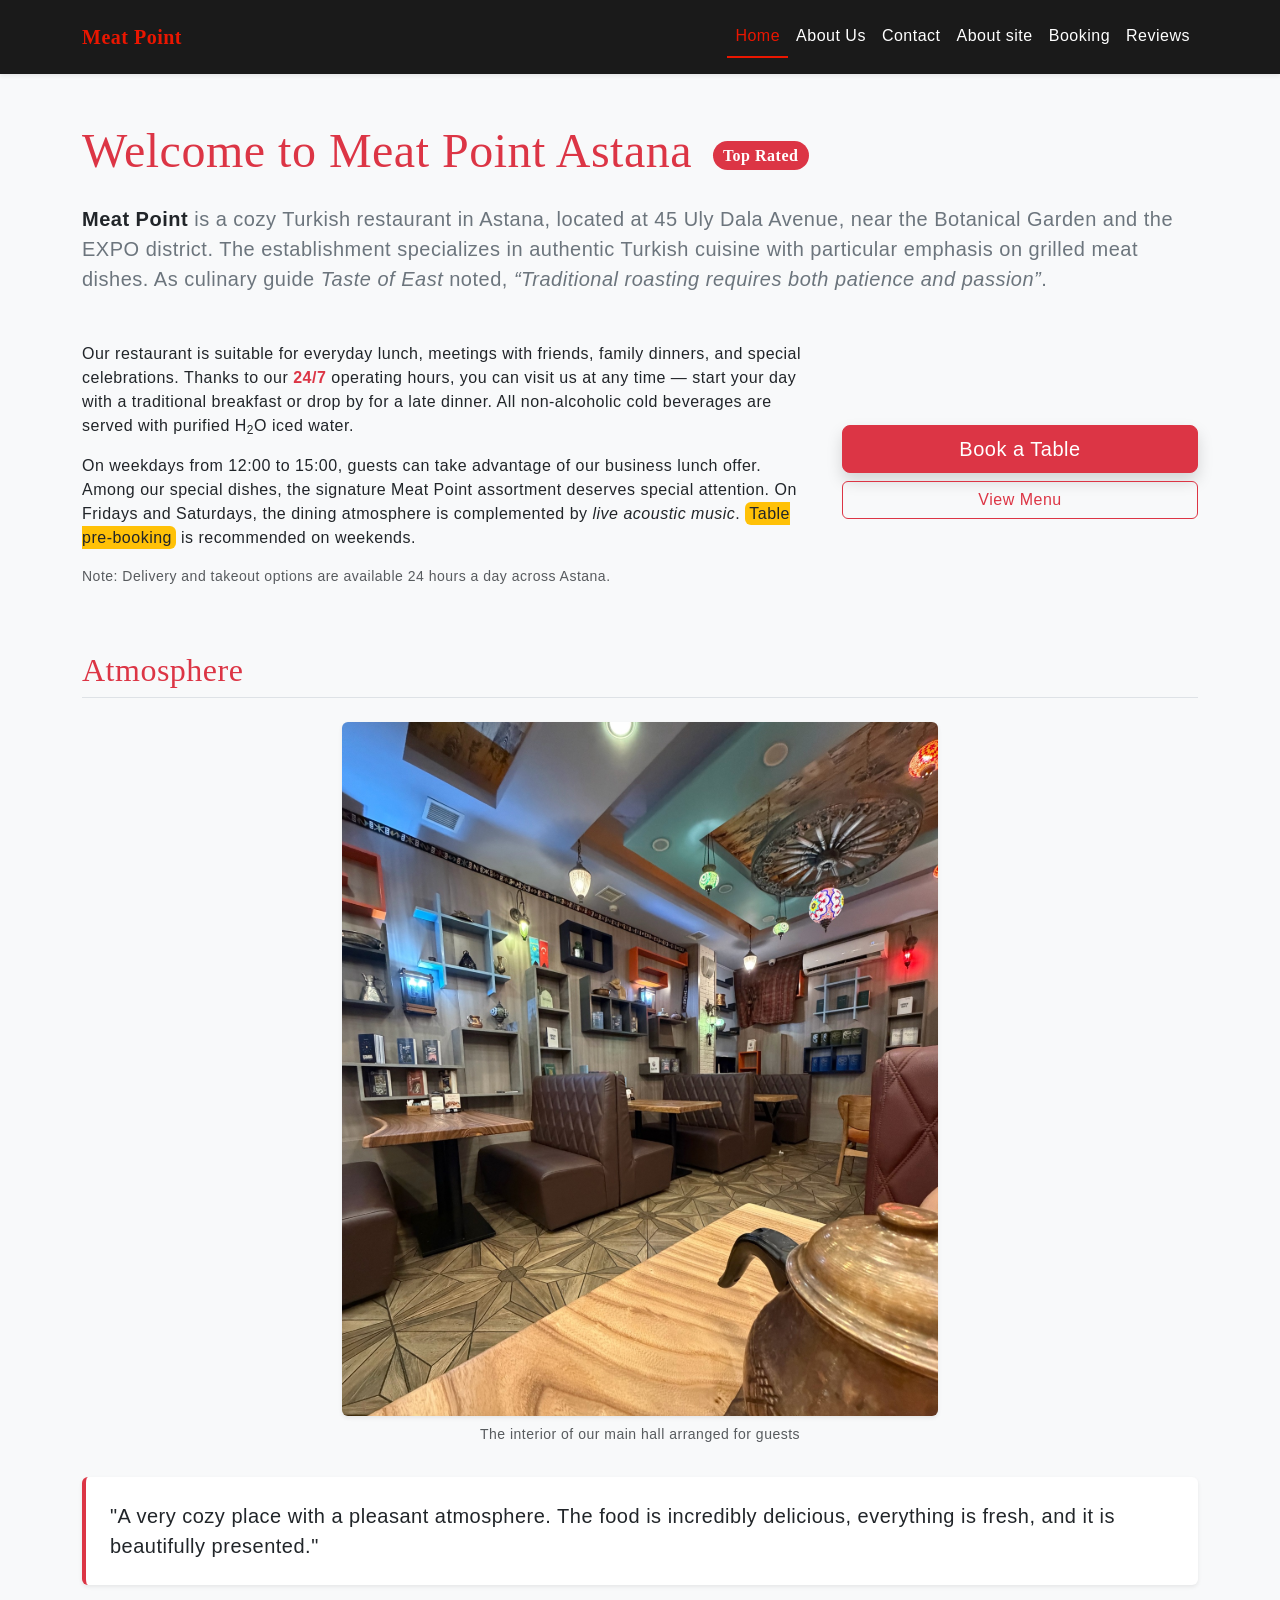
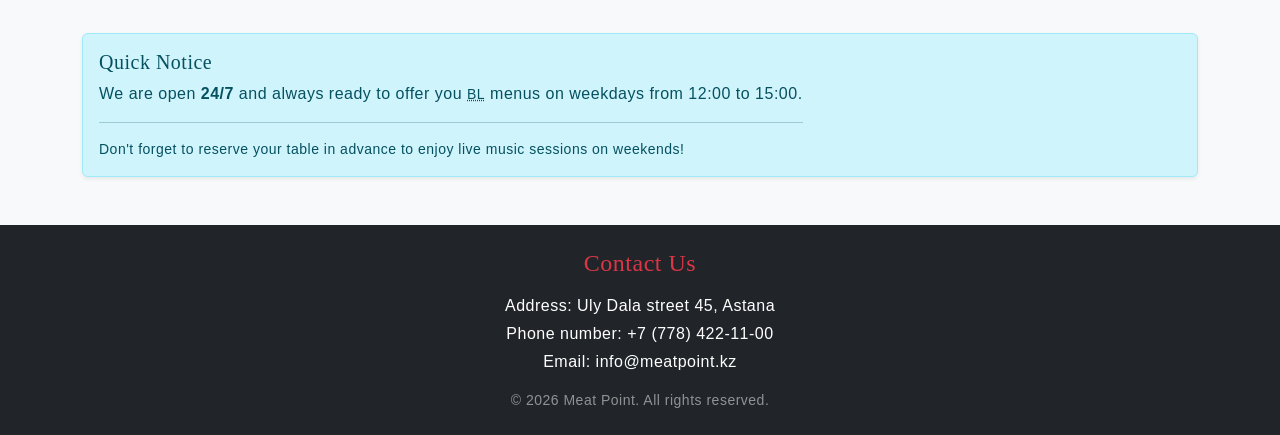
==== index.html @ d6ce6935 "chore(midterm): finalize unified Midterm HTML and CSS baseline across all 8 pages" ====
<!DOCTYPE html>
<html lang="en">
<head>
  <meta charset="UTF-8">
  <meta name="viewport" content="width=device-width, initial-scale=1.0">
  <meta name="description" content="Meat Point - Authentic Halal Turkish cuisine and grilled meats in Astana EXPO district.">
  <meta name="author" content="Kamza Asset">
  <title>Main | Meat Point Restaurant</title>

  <!-- Bootstrap v5.3.3 -->
  <link href="https://cdn.jsdelivr.net/npm/bootstrap@5.3.3/dist/css/bootstrap.min.css" rel="stylesheet">

  <link rel="stylesheet" href="css/base.css">
  <link rel="stylesheet" href="css/kamza.css">

  <style>
    /*  Navbar Toggler  */
    .custom-navbar { background-color: #1a1a1a !important; }
    .custom-navbar .navbar-brand { color: var(--accent, #dc3545) !important; }

    #nav-toggle { display: none; }
    .nav-toggle-label {
      display: none;
      cursor: pointer;
      border: 1px solid rgba(255, 255, 255, 0.2);
      padding: 0.25rem 0.75rem;
      border-radius: 0.375rem;
    }
    .nav-toggle-label span {
      display: block;
      width: 1.5em;
      height: 1.5em;
      background: transparent url("data:image/svg+xml,%3csvg xmlns='http://www.w3.org/2000/svg' viewBox='0 0 30 30'%3e%3cpath stroke='rgba%28255, 255, 255, 0.55%29' stroke-linecap='round' stroke-miterlimit='10' stroke-width='2' d='M4 7h22M4 15h22M4 23h22'/%3e%3c/svg%3e") center/100% no-repeat;
    }

    @media (max-width: 991.98px) {
      .nav-toggle-label { display: block; }
      .css-collapse {
        display: none;
        width: 100%;
        background-color: #1a1a1a;
        border-radius: 8px;
        margin-top: 10px;
      }
      #nav-toggle:checked ~ .css-collapse { display: block; }

      .navbar-nav .nav-link {
        padding: 16px 20px !important;
        color: #ffffff !important;
        font-weight: 500;
        font-size: 1.1rem;
      }
      .navbar-nav .nav-link:hover { background-color: rgba(255, 255, 255, 0.05); }
      .navbar-nav .nav-link.active {
        background-color: #c81e2b !important;
        border-radius: 8px;
      }
    }

    @media (min-width: 992px) {
      .css-collapse {
        display: flex !important;
        flex-basis: auto;
        flex-grow: 1;
        align-items: center;
      }
      .navbar-nav { flex-direction: row; }
      .navbar-nav .nav-link {
        padding-right: 0.5rem;
        padding-left: 0.5rem;
        color: #ffffff !important;
      }
      .navbar-nav .nav-link.active {
        color: var(--accent, #dc3545) !important;
        border-bottom: 2px solid var(--accent, #dc3545) !important;
      }
    }
  </style>
</head>
<body class="bg-light">

<header class="site-header sticky-top shadow-sm">
  <nav class="navbar custom-navbar py-3">
    <div class="container d-flex flex-wrap align-items-center justify-content-between">
      <a class="navbar-brand fw-bold m-0" href="index.html">Meat Point</a>

      <!-- CSS-Only Checkbox Toggler -->
      <input type="checkbox" id="nav-toggle">
      <label for="nav-toggle" class="nav-toggle-label m-0">
        <span></span>
      </label>

      <div class="css-collapse">
        <ul class="navbar-nav ms-auto mb-2 mb-lg-0 nav-list d-flex justify-content-end w-100">
          <li class="nav-item"><a href="index.html" class="nav-link active" aria-current="page">Home</a></li>
          <li class="nav-item"><a href="about.html" class="nav-link">About Us</a></li>
          <li class="nav-item"><a href="contacts.html" class="nav-link">Contact</a></li>
          <li class="nav-item"><a href="colophon.html" class="nav-link">About site</a></li>
          <li class="nav-item"><a href="booking.html" class="nav-link">Booking</a></li>
          <li class="nav-item"><a href="feedback.html" class="nav-link">Reviews</a></li>
        </ul>
      </div>
    </div>
  </nav>
</header>

<main class="container my-5">
  <article class="hero-section mb-5" id="home-hero">
    <h2 class="display-5 text-center text-md-start text-danger mb-4">
      Welcome to Meat Point Astana
      <span class="badge bg-danger rounded-pill fs-6 align-middle d-none d-md-inline ms-2">Top Rated</span>
    </h2>
    <p class="lead text-secondary">
      <span class="fw-bold text-dark">Meat Point</span> is a cozy Turkish restaurant in Astana, located at 45 Uly Dala Avenue, near the Botanical Garden and the EXPO district. The establishment specializes in authentic Turkish cuisine with particular emphasis on grilled meat dishes. As culinary guide <cite>Taste of East</cite> noted, <q class="fst-italic">Traditional roasting requires both patience and passion</q>.
    </p>

    <div class="row align-items-center mt-4 g-4">
      <div class="col-12 col-lg-8">
        <p>Our restaurant is suitable for everyday lunch, meetings with friends, family dinners, and special celebrations. Thanks to our <strong class="text-danger">24/7</strong> operating hours, you can visit us at any time — start your day with a traditional breakfast or drop by for a late dinner. All non-alcoholic cold beverages are served with purified H<sub>2</sub>O iced water.</p>
        <p>On weekdays from 12:00 to 15:00, guests can take advantage of our business lunch offer. Among our special dishes, the signature Meat Point assortment deserves special attention. On Fridays and Saturdays, the dining atmosphere is complemented by <em>live acoustic music</em>. <mark class="bg-warning rounded px-1">Table pre-booking</mark> is recommended on weekends.</p>
        <p class="small text-muted">Note: Delivery and takeout options are available 24 hours a day across Astana.</p>
      </div>
      <div class="col-12 col-lg-4 text-center">
        <a href="booking.html" class="btn btn-danger btn-lg shadow w-100 mb-2">Book a Table</a>
        <a href="menu.html" class="btn btn-outline-danger w-100">View Menu</a>
      </div>
    </div>
  </article>

  <section id="atmosphere" class="mb-5">
    <h2 class="h2 text-danger border-bottom pb-2 mb-4">Atmosphere</h2>
    <figure class="figure text-center w-100">
      <img src="images/meatpointhall.png" alt="The cozy interior of the Meat Point restaurant features warm lighting and wooden tables." class="figure-img img-fluid rounded shadow-sm" loading="lazy">
      <figcaption class="figure-caption">The interior of our main hall arranged for guests</figcaption>
    </figure>
    <blockquote class="blockquote bg-white p-4 rounded border-start border-4 border-danger shadow-sm mt-3">
      <p class="mb-0 text-dark">"A very cozy place with a pleasant atmosphere. The food is incredibly delicious, everything is fresh, and it is beautifully presented."</p>
    </blockquote>
  </section>

  <aside class="notice-aside mt-5">
    <div class="alert alert-info shadow-sm d-flex align-items-center" role="alert">
      <div>
        <h4 class="alert-heading h5">Quick Notice</h4>
        <p class="mb-1">We are open <strong>24/7</strong> and always ready to offer you <abbr title="Business Lunch" class="initialism">BL</abbr> menus on weekdays from 12:00 to 15:00.</p>
        <hr>
        <p class="mb-0 small">Don't forget to reserve your table in advance to enjoy live music sessions on weekends!</p>
      </div>
    </div>
  </aside>
</main>

<footer class="container-fluid bg-dark text-white text-center py-4 mt-5">
  <div class="container">
    <h2 class="h4 text-danger mb-3">Contact Us</h2>
    <p class="mb-1">Address: Uly Dala street 45, Astana</p>
    <p class="mb-1">Phone number: <a href="tel:+77784221100" class="text-white text-decoration-none">+7 (778) 422-11-00</a></p>
    <p class="mb-3">Email: <a href="mailto:info@meatpoint.kz" class="text-white text-decoration-none">info@meatpoint.kz</a></p>
    <p class="small text-white-50 mb-0">&copy; 2026 Meat Point. All rights reserved.</p>
  </div>
</footer>
<script src="js/main.js" defer></script>
<script src="js/kamza.js" defer></script>
</body>
</html>
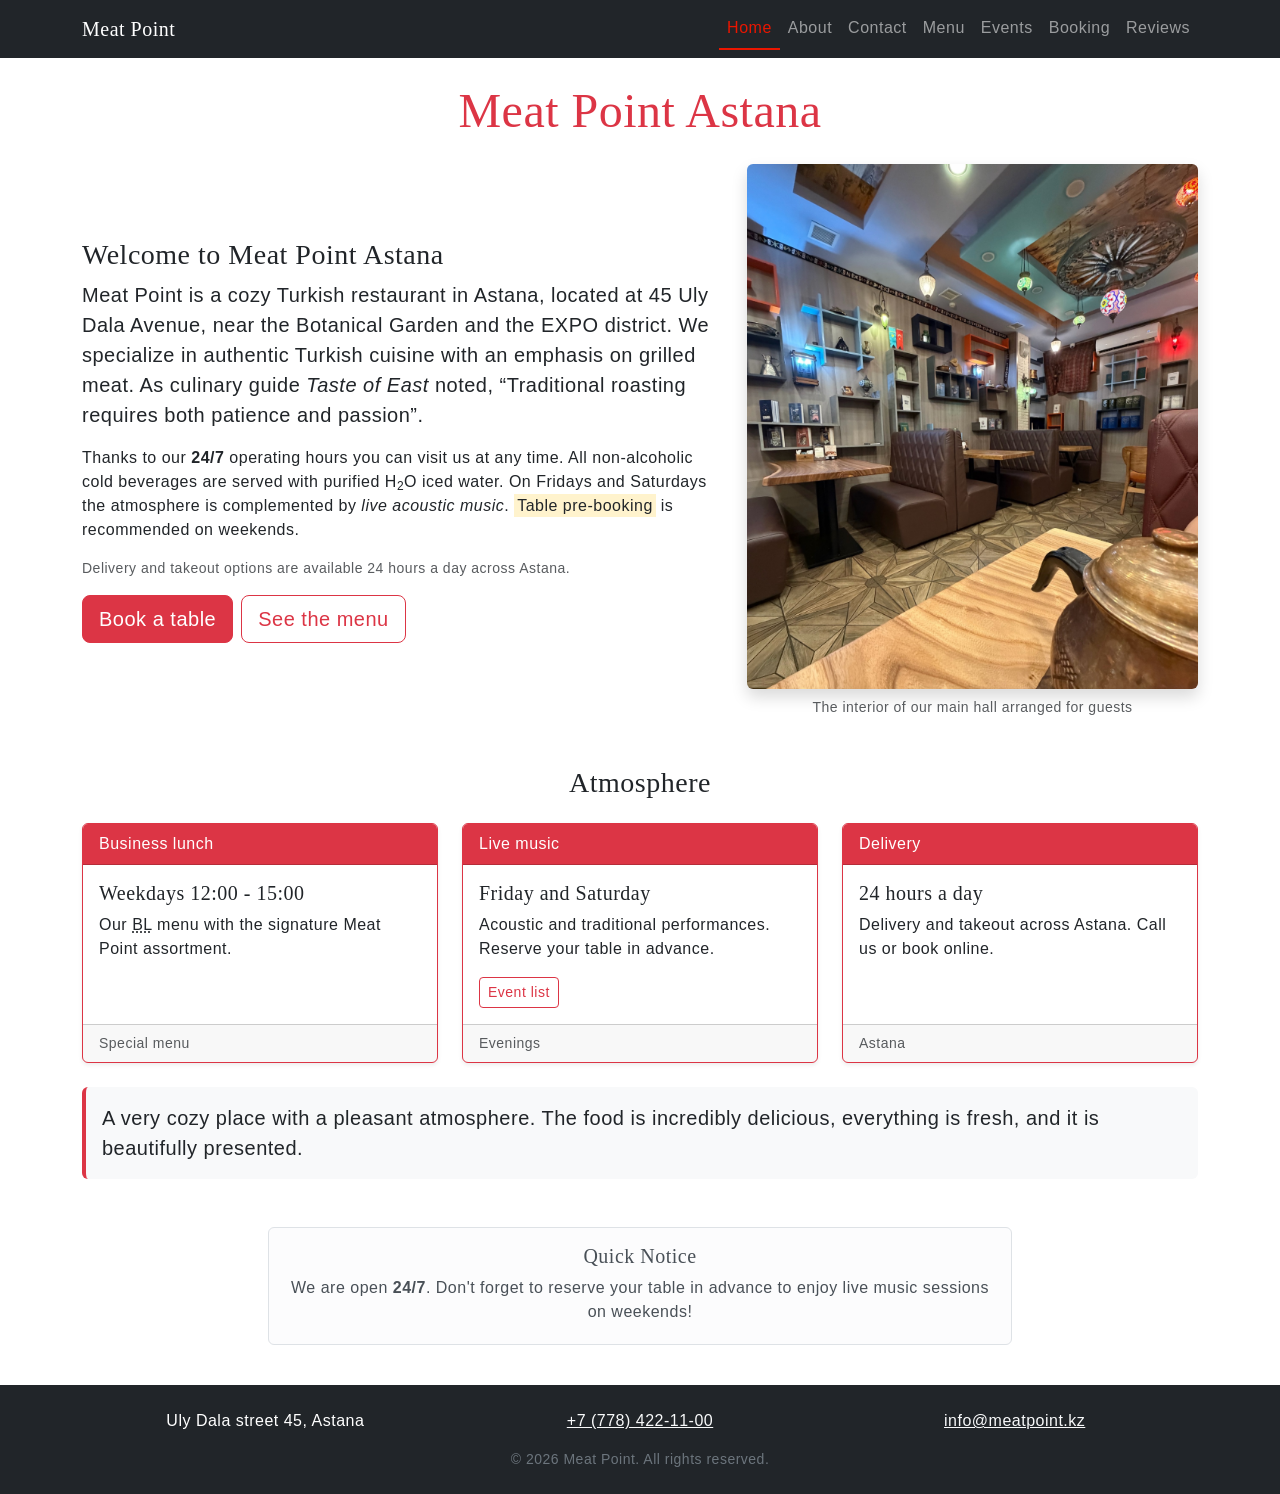
==== commit d436b8d6: "Add page-specific JavaScript features" ====
--- a/index.html
+++ b/index.html
@@ -1,165 +1,126 @@
 <!DOCTYPE html>
 <html lang="en">
 <head>
-  <meta charset="UTF-8">
-  <meta name="viewport" content="width=device-width, initial-scale=1.0">
-  <meta name="description" content="Meat Point - Authentic Halal Turkish cuisine and grilled meats in Astana EXPO district.">
-  <meta name="author" content="Kamza Asset">
-  <title>Main | Meat Point Restaurant</title>
+    <meta charset="UTF-8">
+    <meta name="viewport" content="width=device-width, initial-scale=1.0">
+    <meta name="description" content="Meat Point - Authentic Halal Turkish cuisine and grilled meats in Astana EXPO district.">
+    <meta name="author" content="Kamza Asset">
+    <title>Main | Meat Point</title>
+    <!-- Bootstrap v5.3.3 via CDN; our own files are linked after it -->
+    <link href="https://cdn.jsdelivr.net/npm/bootstrap@5.3.3/dist/css/bootstrap.min.css" rel="stylesheet">
+    <link rel="stylesheet" href="css/base.css">
+    <link rel="stylesheet" href="css/kamza.css">
+</head>
+<body class="d-flex flex-column min-vh-100">
 
-  <!-- Bootstrap v5.3.3 -->
-  <link href="https://cdn.jsdelivr.net/npm/bootstrap@5.3.3/dist/css/bootstrap.min.css" rel="stylesheet">
-
-  <link rel="stylesheet" href="css/base.css">
-  <link rel="stylesheet" href="css/kamza.css">
-
-  <style>
-    /*  Navbar Toggler  */
-    .custom-navbar { background-color: #1a1a1a !important; }
-    .custom-navbar .navbar-brand { color: var(--accent, #dc3545) !important; }
-
-    #nav-toggle { display: none; }
-    .nav-toggle-label {
-      display: none;
-      cursor: pointer;
-      border: 1px solid rgba(255, 255, 255, 0.2);
-      padding: 0.25rem 0.75rem;
-      border-radius: 0.375rem;
-    }
-    .nav-toggle-label span {
-      display: block;
-      width: 1.5em;
-      height: 1.5em;
-      background: transparent url("data:image/svg+xml,%3csvg xmlns='http://www.w3.org/2000/svg' viewBox='0 0 30 30'%3e%3cpath stroke='rgba%28255, 255, 255, 0.55%29' stroke-linecap='round' stroke-miterlimit='10' stroke-width='2' d='M4 7h22M4 15h22M4 23h22'/%3e%3c/svg%3e") center/100% no-repeat;
-    }
-
-    @media (max-width: 991.98px) {
-      .nav-toggle-label { display: block; }
-      .css-collapse {
-        display: none;
-        width: 100%;
-        background-color: #1a1a1a;
-        border-radius: 8px;
-        margin-top: 10px;
-      }
-      #nav-toggle:checked ~ .css-collapse { display: block; }
-
-      .navbar-nav .nav-link {
-        padding: 16px 20px !important;
-        color: #ffffff !important;
-        font-weight: 500;
-        font-size: 1.1rem;
-      }
-      .navbar-nav .nav-link:hover { background-color: rgba(255, 255, 255, 0.05); }
-      .navbar-nav .nav-link.active {
-        background-color: #c81e2b !important;
-        border-radius: 8px;
-      }
-    }
-
-    @media (min-width: 992px) {
-      .css-collapse {
-        display: flex !important;
-        flex-basis: auto;
-        flex-grow: 1;
-        align-items: center;
-      }
-      .navbar-nav { flex-direction: row; }
-      .navbar-nav .nav-link {
-        padding-right: 0.5rem;
-        padding-left: 0.5rem;
-        color: #ffffff !important;
-      }
-      .navbar-nav .nav-link.active {
-        color: var(--accent, #dc3545) !important;
-        border-bottom: 2px solid var(--accent, #dc3545) !important;
-      }
-    }
-  </style>
-</head>
-<body class="bg-light">
-
-<header class="site-header sticky-top shadow-sm">
-  <nav class="navbar custom-navbar py-3">
-    <div class="container d-flex flex-wrap align-items-center justify-content-between">
-      <a class="navbar-brand fw-bold m-0" href="index.html">Meat Point</a>
-
-      <!-- CSS-Only Checkbox Toggler -->
-      <input type="checkbox" id="nav-toggle">
-      <label for="nav-toggle" class="nav-toggle-label m-0">
-        <span></span>
-      </label>
-
-      <div class="css-collapse">
-        <ul class="navbar-nav ms-auto mb-2 mb-lg-0 nav-list d-flex justify-content-end w-100">
-          <li class="nav-item"><a href="index.html" class="nav-link active" aria-current="page">Home</a></li>
-          <li class="nav-item"><a href="about.html" class="nav-link">About Us</a></li>
-          <li class="nav-item"><a href="contacts.html" class="nav-link">Contact</a></li>
-          <li class="nav-item"><a href="colophon.html" class="nav-link">About site</a></li>
-          <li class="nav-item"><a href="booking.html" class="nav-link">Booking</a></li>
-          <li class="nav-item"><a href="feedback.html" class="nav-link">Reviews</a></li>
-        </ul>
-      </div>
-    </div>
-  </nav>
+<header>
+    <!-- container: the navbar content stays in a centered fixed-width column on every page -->
+    <nav class="navbar navbar-expand-lg navbar-dark bg-dark">
+        <div class="container">
+            <a class="navbar-brand" href="index.html">Meat Point</a>
+            <button class="navbar-toggler" type="button" data-bs-toggle="collapse" data-bs-target="#mainNav" aria-controls="mainNav" aria-expanded="false" aria-label="Toggle navigation">
+                <span class="navbar-toggler-icon"></span>
+            </button>
+            <div class="collapse navbar-collapse" id="mainNav">
+                <ul class="navbar-nav ms-auto mb-2 mb-lg-0">
+                    <li class="nav-item"><a class="nav-link active" aria-current="page" href="index.html">Home</a></li>
+                    <li class="nav-item"><a class="nav-link" href="about.html">About</a></li>
+                    <li class="nav-item"><a class="nav-link" href="contacts.html">Contact</a></li>
+                    <li class="nav-item"><a class="nav-link" href="menu.html">Menu</a></li>
+                    <li class="nav-item"><a class="nav-link" href="events.html">Events</a></li>
+                    <li class="nav-item"><a class="nav-link" href="booking.html">Booking</a></li>
+                    <li class="nav-item"><a class="nav-link" href="feedback.html">Reviews</a></li>
+                </ul>
+            </div>
+        </div>
+    </nav>
 </header>
 
-<main class="container my-5">
-  <article class="hero-section mb-5" id="home-hero">
-    <h2 class="display-5 text-center text-md-start text-danger mb-4">
-      Welcome to Meat Point Astana
-      <span class="badge bg-danger rounded-pill fs-6 align-middle d-none d-md-inline ms-2">Top Rated</span>
-    </h2>
-    <p class="lead text-secondary">
-      <span class="fw-bold text-dark">Meat Point</span> is a cozy Turkish restaurant in Astana, located at 45 Uly Dala Avenue, near the Botanical Garden and the EXPO district. The establishment specializes in authentic Turkish cuisine with particular emphasis on grilled meat dishes. As culinary guide <cite>Taste of East</cite> noted, <q class="fst-italic">Traditional roasting requires both patience and passion</q>.
-    </p>
+<!-- container: text-centred page, readable line length, fixed max width -->
+<main class="container my-4 flex-grow-1">
+    <h1 class="display-5 text-danger text-center mb-4">Meat Point Astana</h1>
 
-    <div class="row align-items-center mt-4 g-4">
-      <div class="col-12 col-lg-8">
-        <p>Our restaurant is suitable for everyday lunch, meetings with friends, family dinners, and special celebrations. Thanks to our <strong class="text-danger">24/7</strong> operating hours, you can visit us at any time — start your day with a traditional breakfast or drop by for a late dinner. All non-alcoholic cold beverages are served with purified H<sub>2</sub>O iced water.</p>
-        <p>On weekdays from 12:00 to 15:00, guests can take advantage of our business lunch offer. Among our special dishes, the signature Meat Point assortment deserves special attention. On Fridays and Saturdays, the dining atmosphere is complemented by <em>live acoustic music</em>. <mark class="bg-warning rounded px-1">Table pre-booking</mark> is recommended on weekends.</p>
-        <p class="small text-muted">Note: Delivery and takeout options are available 24 hours a day across Astana.</p>
-      </div>
-      <div class="col-12 col-lg-4 text-center">
-        <a href="booking.html" class="btn btn-danger btn-lg shadow w-100 mb-2">Book a Table</a>
-        <a href="menu.html" class="btn btn-outline-danger w-100">View Menu</a>
-      </div>
-    </div>
-  </article>
+    <article id="home-hero" class="row g-4 align-items-center mb-5">
+        <div class="col-12 col-lg-7 text-center text-lg-start">
+            <h2 class="h3 section-title">Welcome to Meat Point Astana</h2>
+            <p class="lead">Meat Point is a cozy Turkish restaurant in Astana, located at 45 Uly Dala Avenue, near the Botanical Garden and the EXPO district. We specialize in authentic Turkish cuisine with an emphasis on grilled meat. As culinary guide <cite>Taste of East</cite> noted, <q>Traditional roasting requires both patience and passion</q>.</p>
+            <p>Thanks to our <strong>24/7</strong> operating hours you can visit us at any time. All non-alcoholic cold beverages are served with purified H<sub>2</sub>O iced water. On Fridays and Saturdays the atmosphere is complemented by <em>live acoustic music</em>. <mark>Table pre-booking</mark> is recommended on weekends.</p>
+            <p class="small text-muted">Delivery and takeout options are available 24 hours a day across Astana.</p>
+            <div class="d-flex flex-wrap justify-content-center justify-content-lg-start gap-2">
+                <a class="btn btn-danger btn-lg" href="booking.html">Book a table</a>
+                <a class="btn btn-outline-danger btn-lg" href="menu.html">See the menu</a>
+            </div>
+        </div>
+        <div class="col-12 col-lg-5">
+            <figure class="text-center mb-0">
+                <img src="images/meatpointhall.png" class="img-fluid rounded shadow" width="600" height="696" loading="lazy" alt="The cozy interior of the Meat Point restaurant features warm lighting and wooden tables.">
+                <figcaption class="figure-caption mt-2">The interior of our main hall arranged for guests</figcaption>
+            </figure>
+        </div>
+    </article>
 
-  <section id="atmosphere" class="mb-5">
-    <h2 class="h2 text-danger border-bottom pb-2 mb-4">Atmosphere</h2>
-    <figure class="figure text-center w-100">
-      <img src="images/meatpointhall.png" alt="The cozy interior of the Meat Point restaurant features warm lighting and wooden tables." class="figure-img img-fluid rounded shadow-sm" loading="lazy">
-      <figcaption class="figure-caption">The interior of our main hall arranged for guests</figcaption>
-    </figure>
-    <blockquote class="blockquote bg-white p-4 rounded border-start border-4 border-danger shadow-sm mt-3">
-      <p class="mb-0 text-dark">"A very cozy place with a pleasant atmosphere. The food is incredibly delicious, everything is fresh, and it is beautifully presented."</p>
-    </blockquote>
-  </section>
+    <section id="atmosphere" class="mb-5">
+        <h2 class="h3 section-title text-center mb-4">Atmosphere</h2>
+        <!-- Component: Card (https://getbootstrap.com/docs/5.3/components/card/)
+             Changes: removed card images, added header and footer text, replaced the
+             sample text with restaurant offers, added border-danger and shadow-sm utilities,
+             wrapped each card in col-12 col-md-6 col-lg-4 so three cards reflow by screen width. -->
+        <div class="row g-4">
+            <div class="col-12 col-md-6 col-lg-4">
+                <div class="card h-100 border-danger shadow-sm">
+                    <div class="card-header bg-danger text-white">Business lunch</div>
+                    <div class="card-body">
+                        <h3 class="card-title h5">Weekdays 12:00 - 15:00</h3>
+                        <p class="card-text">Our <abbr title="Business Lunch">BL</abbr> menu with the signature Meat Point assortment.</p>
+                    </div>
+                    <div class="card-footer text-muted small">Special menu</div>
+                </div>
+            </div>
+            <div class="col-12 col-md-6 col-lg-4">
+                <div class="card h-100 border-danger shadow-sm">
+                    <div class="card-header bg-danger text-white">Live music</div>
+                    <div class="card-body">
+                        <h3 class="card-title h5">Friday and Saturday</h3>
+                        <p class="card-text">Acoustic and traditional performances. Reserve your table in advance.</p>
+                        <a class="btn btn-outline-danger btn-sm" href="events.html">Event list</a>
+                    </div>
+                    <div class="card-footer text-muted small">Evenings</div>
+                </div>
+            </div>
+            <div class="col-12 col-md-6 col-lg-4">
+                <div class="card h-100 border-danger shadow-sm">
+                    <div class="card-header bg-danger text-white">Delivery</div>
+                    <div class="card-body">
+                        <h3 class="card-title h5">24 hours a day</h3>
+                        <p class="card-text">Delivery and takeout across Astana. <span class="d-none d-md-inline">Call us or book online.</span></p>
+                    </div>
+                    <div class="card-footer text-muted small">Astana</div>
+                </div>
+            </div>
+        </div>
+        <blockquote class="blockquote mt-4 p-3 bg-light border-start border-danger border-4 rounded">
+            <p class="mb-0">A very cozy place with a pleasant atmosphere. The food is incredibly delicious, everything is fresh, and it is beautifully presented.</p>
+        </blockquote>
+    </section>
 
-  <aside class="notice-aside mt-5">
-    <div class="alert alert-info shadow-sm d-flex align-items-center" role="alert">
-      <div>
-        <h4 class="alert-heading h5">Quick Notice</h4>
-        <p class="mb-1">We are open <strong>24/7</strong> and always ready to offer you <abbr title="Business Lunch" class="initialism">BL</abbr> menus on weekdays from 12:00 to 15:00.</p>
-        <hr>
-        <p class="mb-0 small">Don't forget to reserve your table in advance to enjoy live music sessions on weekends!</p>
-      </div>
-    </div>
-  </aside>
+    <aside class="alert alert-light border text-center mx-auto col-lg-8">
+        <h3 class="h5">Quick Notice</h3>
+        <p class="mb-1">We are open <strong>24/7</strong>. Don't forget to reserve your table in advance to enjoy live music sessions on weekends!</p>
+    </aside>
 </main>
 
-<footer class="container-fluid bg-dark text-white text-center py-4 mt-5">
-  <div class="container">
-    <h2 class="h4 text-danger mb-3">Contact Us</h2>
-    <p class="mb-1">Address: Uly Dala street 45, Astana</p>
-    <p class="mb-1">Phone number: <a href="tel:+77784221100" class="text-white text-decoration-none">+7 (778) 422-11-00</a></p>
-    <p class="mb-3">Email: <a href="mailto:info@meatpoint.kz" class="text-white text-decoration-none">info@meatpoint.kz</a></p>
-    <p class="small text-white-50 mb-0">&copy; 2026 Meat Point. All rights reserved.</p>
-  </div>
+<footer class="bg-dark text-white text-center py-4 mt-auto">
+    <div class="container">
+        <div class="row g-2 justify-content-center align-items-center">
+            <div class="col-12 col-md-4">Uly Dala street 45, Astana</div>
+            <div class="col-12 col-md-4"><a class="link-light" href="tel:+77784221100">+7 (778) 422-11-00</a></div>
+            <div class="col-12 col-md-4"><a class="link-light" href="mailto:info@meatpoint.kz">info@meatpoint.kz</a></div>
+        </div>
+        <p class="mb-0 mt-3 small text-secondary">&copy; 2026 Meat Point. All rights reserved.</p>
+    </div>
 </footer>
+
+<script src="https://cdn.jsdelivr.net/npm/bootstrap@5.3.3/dist/js/bootstrap.bundle.min.js" defer></script>
 <script src="js/main.js" defer></script>
-<script src="js/kamza.js" defer></script>
 </body>
-</html>+</html>
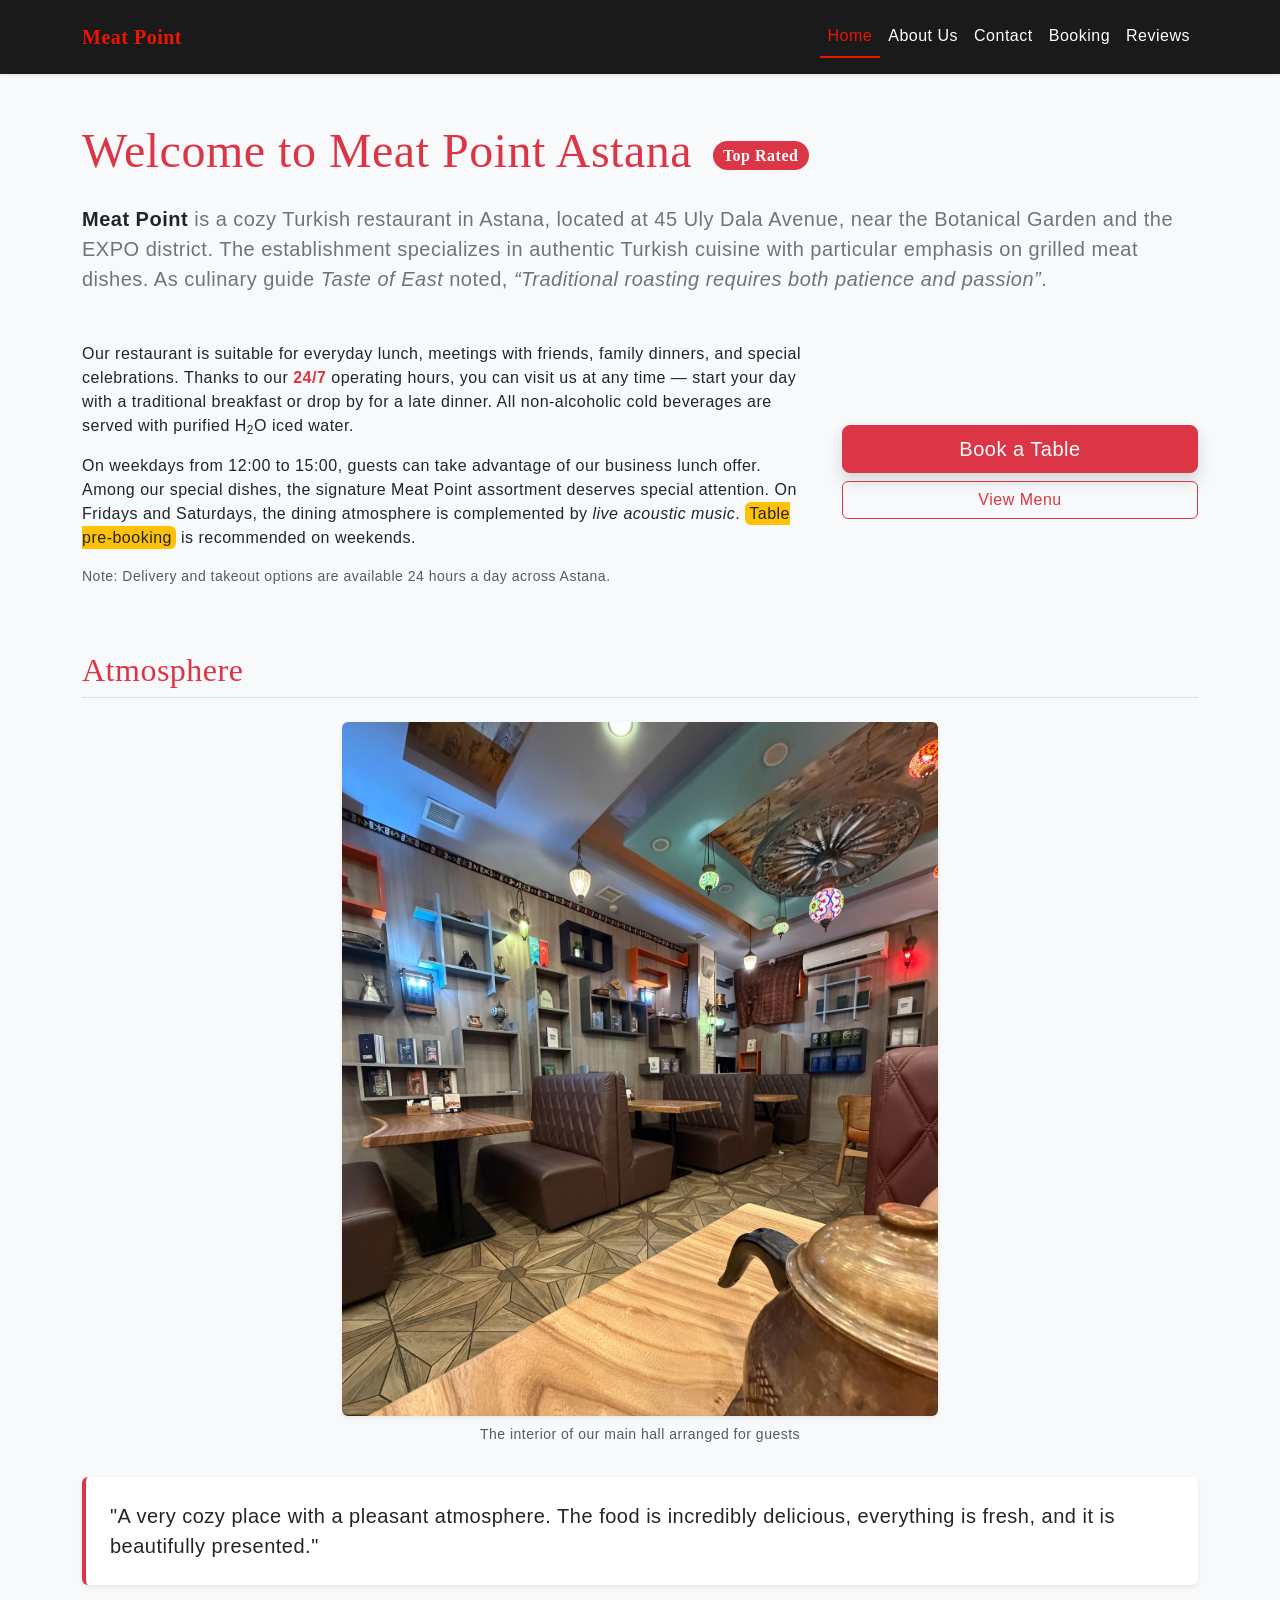
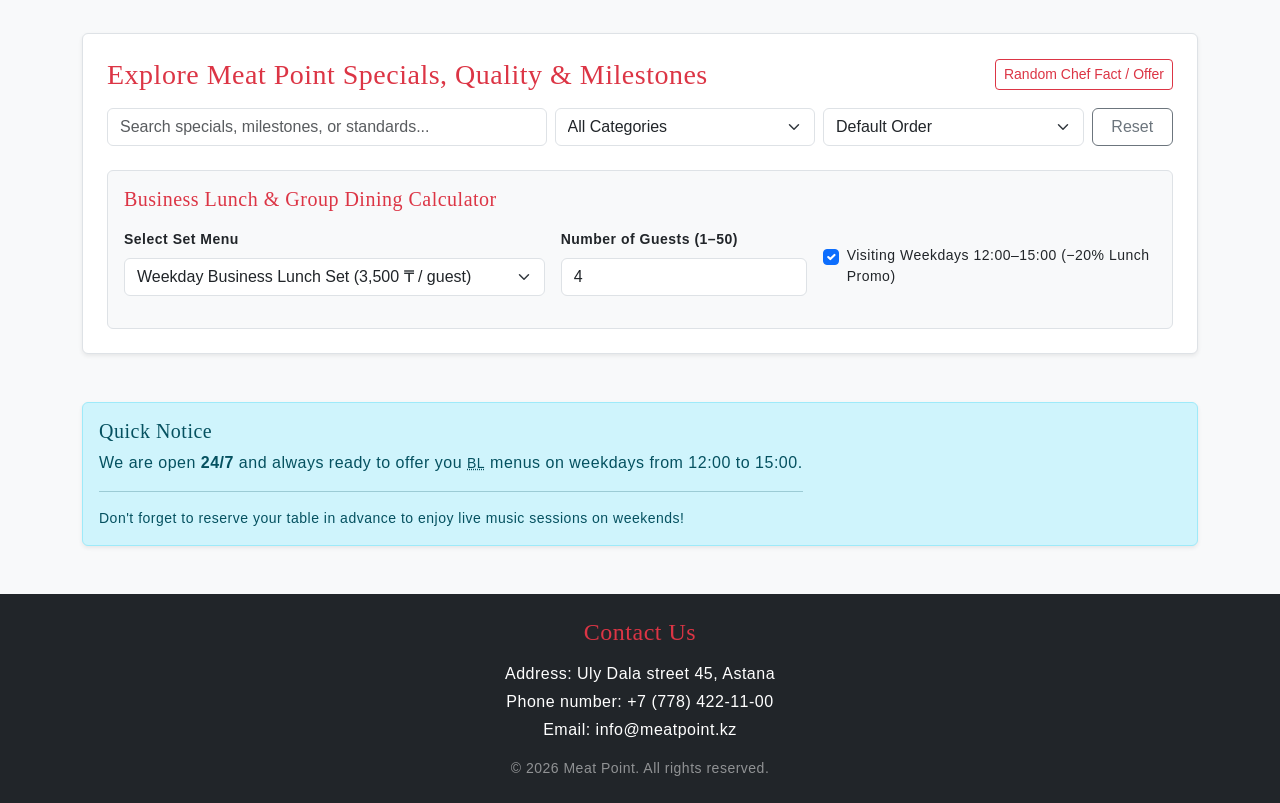
==== commit 801ac3fb: "feat(endterm): finalize all JavaScript & jQuery functionality, add title hover, and document project" ====
--- a/index.html
+++ b/index.html
@@ -1,126 +1,166 @@
 <!DOCTYPE html>
 <html lang="en">
 <head>
-    <meta charset="UTF-8">
-    <meta name="viewport" content="width=device-width, initial-scale=1.0">
-    <meta name="description" content="Meat Point - Authentic Halal Turkish cuisine and grilled meats in Astana EXPO district.">
-    <meta name="author" content="Kamza Asset">
-    <title>Main | Meat Point</title>
-    <!-- Bootstrap v5.3.3 via CDN; our own files are linked after it -->
-    <link href="https://cdn.jsdelivr.net/npm/bootstrap@5.3.3/dist/css/bootstrap.min.css" rel="stylesheet">
-    <link rel="stylesheet" href="css/base.css">
-    <link rel="stylesheet" href="css/kamza.css">
+  <meta charset="UTF-8">
+  <meta name="viewport" content="width=device-width, initial-scale=1.0">
+  <meta name="description" content="Meat Point - Authentic Halal Turkish cuisine and grilled meats in Astana EXPO district.">
+  <meta name="author" content="Kamza Asset">
+  <title>Main | Meat Point Restaurant</title>
+
+  <!-- Bootstrap v5.3.3 -->
+  <link href="https://cdn.jsdelivr.net/npm/bootstrap@5.3.3/dist/css/bootstrap.min.css" rel="stylesheet">
+
+  <link rel="stylesheet" href="css/base.css">
+  <link rel="stylesheet" href="css/kamza.css">
+
+  <style>
+    /*  Navbar Toggler  */
+    .custom-navbar { background-color: #1a1a1a !important; }
+    .custom-navbar .navbar-brand { color: var(--accent, #dc3545) !important; }
+
+    #nav-toggle { display: none; }
+    .nav-toggle-label {
+      display: none;
+      cursor: pointer;
+      border: 1px solid rgba(255, 255, 255, 0.2);
+      padding: 0.25rem 0.75rem;
+      border-radius: 0.375rem;
+    }
+    .nav-toggle-label span {
+      display: block;
+      width: 1.5em;
+      height: 1.5em;
+      background: transparent url("data:image/svg+xml,%3csvg xmlns='http://www.w3.org/2000/svg' viewBox='0 0 30 30'%3e%3cpath stroke='rgba%28255, 255, 255, 0.55%29' stroke-linecap='round' stroke-miterlimit='10' stroke-width='2' d='M4 7h22M4 15h22M4 23h22'/%3e%3c/svg%3e") center/100% no-repeat;
+    }
+
+    @media (max-width: 991.98px) {
+      .nav-toggle-label { display: block; }
+      .css-collapse {
+        display: none;
+        width: 100%;
+        background-color: #1a1a1a;
+        border-radius: 8px;
+        margin-top: 10px;
+      }
+      #nav-toggle:checked ~ .css-collapse { display: block; }
+
+      .navbar-nav .nav-link {
+        padding: 16px 20px !important;
+        color: #ffffff !important;
+        font-weight: 500;
+        font-size: 1.1rem;
+      }
+      .navbar-nav .nav-link:hover { background-color: rgba(255, 255, 255, 0.05); }
+      .navbar-nav .nav-link.active {
+        background-color: #c81e2b !important;
+        border-radius: 8px;
+      }
+    }
+
+    @media (min-width: 992px) {
+      .css-collapse {
+        display: flex !important;
+        flex-basis: auto;
+        flex-grow: 1;
+        align-items: center;
+      }
+      .navbar-nav { flex-direction: row; }
+      .navbar-nav .nav-link {
+        padding-right: 0.5rem;
+        padding-left: 0.5rem;
+        color: #ffffff !important;
+      }
+      .navbar-nav .nav-link.active {
+        color: var(--accent, #dc3545) !important;
+        border-bottom: 2px solid var(--accent, #dc3545) !important;
+      }
+    }
+  </style>
 </head>
-<body class="d-flex flex-column min-vh-100">
+<body class="bg-light">
 
-<header>
-    <!-- container: the navbar content stays in a centered fixed-width column on every page -->
-    <nav class="navbar navbar-expand-lg navbar-dark bg-dark">
-        <div class="container">
-            <a class="navbar-brand" href="index.html">Meat Point</a>
-            <button class="navbar-toggler" type="button" data-bs-toggle="collapse" data-bs-target="#mainNav" aria-controls="mainNav" aria-expanded="false" aria-label="Toggle navigation">
-                <span class="navbar-toggler-icon"></span>
-            </button>
-            <div class="collapse navbar-collapse" id="mainNav">
-                <ul class="navbar-nav ms-auto mb-2 mb-lg-0">
-                    <li class="nav-item"><a class="nav-link active" aria-current="page" href="index.html">Home</a></li>
-                    <li class="nav-item"><a class="nav-link" href="about.html">About</a></li>
-                    <li class="nav-item"><a class="nav-link" href="contacts.html">Contact</a></li>
-                    <li class="nav-item"><a class="nav-link" href="menu.html">Menu</a></li>
-                    <li class="nav-item"><a class="nav-link" href="events.html">Events</a></li>
-                    <li class="nav-item"><a class="nav-link" href="booking.html">Booking</a></li>
-                    <li class="nav-item"><a class="nav-link" href="feedback.html">Reviews</a></li>
-                </ul>
-            </div>
-        </div>
-    </nav>
+<header class="site-header sticky-top shadow-sm">
+  <nav class="navbar custom-navbar py-3">
+    <div class="container d-flex flex-wrap align-items-center justify-content-between">
+      <a class="navbar-brand fw-bold m-0" href="index.html">Meat Point</a>
+
+      <!-- CSS-Only Checkbox Toggler -->
+      <input type="checkbox" id="nav-toggle">
+      <label for="nav-toggle" class="nav-toggle-label m-0">
+        <span></span>
+      </label>
+
+      <div class="css-collapse">
+        <ul class="navbar-nav ms-auto mb-2 mb-lg-0 nav-list d-flex justify-content-end w-100">
+          <li class="nav-item"><a href="index.html" class="nav-link active" aria-current="page">Home</a></li>
+          <li class="nav-item"><a href="about.html" class="nav-link">About Us</a></li>
+          <li class="nav-item"><a href="contacts.html" class="nav-link">Contact</a></li>
+          <li class="nav-item"><a href="booking.html" class="nav-link">Booking</a></li>
+          <li class="nav-item"><a href="feedback.html" class="nav-link">Reviews</a></li>
+        </ul>
+      </div>
+    </div>
+  </nav>
 </header>
 
-<!-- container: text-centred page, readable line length, fixed max width -->
-<main class="container my-4 flex-grow-1">
-    <h1 class="display-5 text-danger text-center mb-4">Meat Point Astana</h1>
+<main class="container my-5">
+  <article class="hero-section mb-5" id="home-hero">
+    <h2 class="display-5 text-center text-md-start text-danger mb-4">
+      Welcome to Meat Point Astana
+      <span class="badge bg-danger rounded-pill fs-6 align-middle d-none d-md-inline ms-2">Top Rated</span>
+    </h2>
+    <p class="lead text-secondary">
+      <span class="fw-bold text-dark">Meat Point</span> is a cozy Turkish restaurant in Astana, located at 45 Uly Dala Avenue, near the Botanical Garden and the EXPO district. The establishment specializes in authentic Turkish cuisine with particular emphasis on grilled meat dishes. As culinary guide <cite>Taste of East</cite> noted, <q class="fst-italic">Traditional roasting requires both patience and passion</q>.
+    </p>
 
-    <article id="home-hero" class="row g-4 align-items-center mb-5">
-        <div class="col-12 col-lg-7 text-center text-lg-start">
-            <h2 class="h3 section-title">Welcome to Meat Point Astana</h2>
-            <p class="lead">Meat Point is a cozy Turkish restaurant in Astana, located at 45 Uly Dala Avenue, near the Botanical Garden and the EXPO district. We specialize in authentic Turkish cuisine with an emphasis on grilled meat. As culinary guide <cite>Taste of East</cite> noted, <q>Traditional roasting requires both patience and passion</q>.</p>
-            <p>Thanks to our <strong>24/7</strong> operating hours you can visit us at any time. All non-alcoholic cold beverages are served with purified H<sub>2</sub>O iced water. On Fridays and Saturdays the atmosphere is complemented by <em>live acoustic music</em>. <mark>Table pre-booking</mark> is recommended on weekends.</p>
-            <p class="small text-muted">Delivery and takeout options are available 24 hours a day across Astana.</p>
-            <div class="d-flex flex-wrap justify-content-center justify-content-lg-start gap-2">
-                <a class="btn btn-danger btn-lg" href="booking.html">Book a table</a>
-                <a class="btn btn-outline-danger btn-lg" href="menu.html">See the menu</a>
-            </div>
-        </div>
-        <div class="col-12 col-lg-5">
-            <figure class="text-center mb-0">
-                <img src="images/meatpointhall.png" class="img-fluid rounded shadow" width="600" height="696" loading="lazy" alt="The cozy interior of the Meat Point restaurant features warm lighting and wooden tables.">
-                <figcaption class="figure-caption mt-2">The interior of our main hall arranged for guests</figcaption>
-            </figure>
-        </div>
-    </article>
+    <div class="row align-items-center mt-4 g-4">
+      <div class="col-12 col-lg-8">
+        <p>Our restaurant is suitable for everyday lunch, meetings with friends, family dinners, and special celebrations. Thanks to our <strong class="text-danger">24/7</strong> operating hours, you can visit us at any time — start your day with a traditional breakfast or drop by for a late dinner. All non-alcoholic cold beverages are served with purified H<sub>2</sub>O iced water.</p>
+        <p>On weekdays from 12:00 to 15:00, guests can take advantage of our business lunch offer. Among our special dishes, the signature Meat Point assortment deserves special attention. On Fridays and Saturdays, the dining atmosphere is complemented by <em>live acoustic music</em>. <mark class="bg-warning rounded px-1">Table pre-booking</mark> is recommended on weekends.</p>
+        <p class="small text-muted">Note: Delivery and takeout options are available 24 hours a day across Astana.</p>
+      </div>
+      <div class="col-12 col-lg-4 text-center">
+        <a href="booking.html" class="btn btn-danger btn-lg shadow w-100 mb-2">Book a Table</a>
+        <a href="menu.html" class="btn btn-outline-danger w-100">View Menu</a>
+      </div>
+    </div>
+  </article>
 
-    <section id="atmosphere" class="mb-5">
-        <h2 class="h3 section-title text-center mb-4">Atmosphere</h2>
-        <!-- Component: Card (https://getbootstrap.com/docs/5.3/components/card/)
-             Changes: removed card images, added header and footer text, replaced the
-             sample text with restaurant offers, added border-danger and shadow-sm utilities,
-             wrapped each card in col-12 col-md-6 col-lg-4 so three cards reflow by screen width. -->
-        <div class="row g-4">
-            <div class="col-12 col-md-6 col-lg-4">
-                <div class="card h-100 border-danger shadow-sm">
-                    <div class="card-header bg-danger text-white">Business lunch</div>
-                    <div class="card-body">
-                        <h3 class="card-title h5">Weekdays 12:00 - 15:00</h3>
-                        <p class="card-text">Our <abbr title="Business Lunch">BL</abbr> menu with the signature Meat Point assortment.</p>
-                    </div>
-                    <div class="card-footer text-muted small">Special menu</div>
-                </div>
-            </div>
-            <div class="col-12 col-md-6 col-lg-4">
-                <div class="card h-100 border-danger shadow-sm">
-                    <div class="card-header bg-danger text-white">Live music</div>
-                    <div class="card-body">
-                        <h3 class="card-title h5">Friday and Saturday</h3>
-                        <p class="card-text">Acoustic and traditional performances. Reserve your table in advance.</p>
-                        <a class="btn btn-outline-danger btn-sm" href="events.html">Event list</a>
-                    </div>
-                    <div class="card-footer text-muted small">Evenings</div>
-                </div>
-            </div>
-            <div class="col-12 col-md-6 col-lg-4">
-                <div class="card h-100 border-danger shadow-sm">
-                    <div class="card-header bg-danger text-white">Delivery</div>
-                    <div class="card-body">
-                        <h3 class="card-title h5">24 hours a day</h3>
-                        <p class="card-text">Delivery and takeout across Astana. <span class="d-none d-md-inline">Call us or book online.</span></p>
-                    </div>
-                    <div class="card-footer text-muted small">Astana</div>
-                </div>
-            </div>
-        </div>
-        <blockquote class="blockquote mt-4 p-3 bg-light border-start border-danger border-4 rounded">
-            <p class="mb-0">A very cozy place with a pleasant atmosphere. The food is incredibly delicious, everything is fresh, and it is beautifully presented.</p>
-        </blockquote>
-    </section>
+  <section id="atmosphere" class="mb-5">
+    <h2 class="h2 text-danger border-bottom pb-2 mb-4">Atmosphere</h2>
+    <figure class="figure text-center w-100">
+      <img src="images/meatpointhall.png" alt="The cozy interior of the Meat Point restaurant features warm lighting and wooden tables." class="figure-img img-fluid rounded shadow-sm" loading="lazy">
+      <figcaption class="figure-caption">The interior of our main hall arranged for guests</figcaption>
+    </figure>
+    <blockquote class="blockquote bg-white p-4 rounded border-start border-4 border-danger shadow-sm mt-3">
+      <p class="mb-0 text-dark">"A very cozy place with a pleasant atmosphere. The food is incredibly delicious, everything is fresh, and it is beautifully presented."</p>
+    </blockquote>
+  </section>
 
-    <aside class="alert alert-light border text-center mx-auto col-lg-8">
-        <h3 class="h5">Quick Notice</h3>
-        <p class="mb-1">We are open <strong>24/7</strong>. Don't forget to reserve your table in advance to enjoy live music sessions on weekends!</p>
-    </aside>
+  <aside class="notice-aside mt-5">
+    <div class="alert alert-info shadow-sm d-flex align-items-center" role="alert">
+      <div>
+        <h4 class="alert-heading h5">Quick Notice</h4>
+        <p class="mb-1">We are open <strong>24/7</strong> and always ready to offer you <abbr title="Business Lunch" class="initialism">BL</abbr> menus on weekdays from 12:00 to 15:00.</p>
+        <hr>
+        <p class="mb-0 small">Don't forget to reserve your table in advance to enjoy live music sessions on weekends!</p>
+      </div>
+    </div>
+  </aside>
 </main>
 
-<footer class="bg-dark text-white text-center py-4 mt-auto">
-    <div class="container">
-        <div class="row g-2 justify-content-center align-items-center">
-            <div class="col-12 col-md-4">Uly Dala street 45, Astana</div>
-            <div class="col-12 col-md-4"><a class="link-light" href="tel:+77784221100">+7 (778) 422-11-00</a></div>
-            <div class="col-12 col-md-4"><a class="link-light" href="mailto:info@meatpoint.kz">info@meatpoint.kz</a></div>
-        </div>
-        <p class="mb-0 mt-3 small text-secondary">&copy; 2026 Meat Point. All rights reserved.</p>
-    </div>
+<footer class="container-fluid bg-dark text-white text-center py-4 mt-5">
+  <div class="container">
+    <h2 class="h4 text-danger mb-3">Contact Us</h2>
+    <p class="mb-1">Address: Uly Dala street 45, Astana</p>
+    <p class="mb-1">Phone number: <a href="tel:+77784221100" class="text-white text-decoration-none">+7 (778) 422-11-00</a></p>
+    <p class="mb-3">Email: <a href="mailto:info@meatpoint.kz" class="text-white text-decoration-none">info@meatpoint.kz</a></p>
+    <p class="small text-white-50 mb-0">&copy; 2026 Meat Point. All rights reserved.</p>
+  </div>
 </footer>
-
-<script src="https://cdn.jsdelivr.net/npm/bootstrap@5.3.3/dist/js/bootstrap.bundle.min.js" defer></script>
+<!-- jQuery 3.7.1 (CDN). Needed because js/kamza-jquery.js below calls $() — it must load first; defer keeps the order: jQuery, main.js, kamza-jquery.js -->
+<script src="https://code.jquery.com/jquery-3.7.1.min.js" defer></script>
 <script src="js/main.js" defer></script>
+<script src="js/kamza-jquery.js" defer></script>
 </body>
-</html>
+</html>
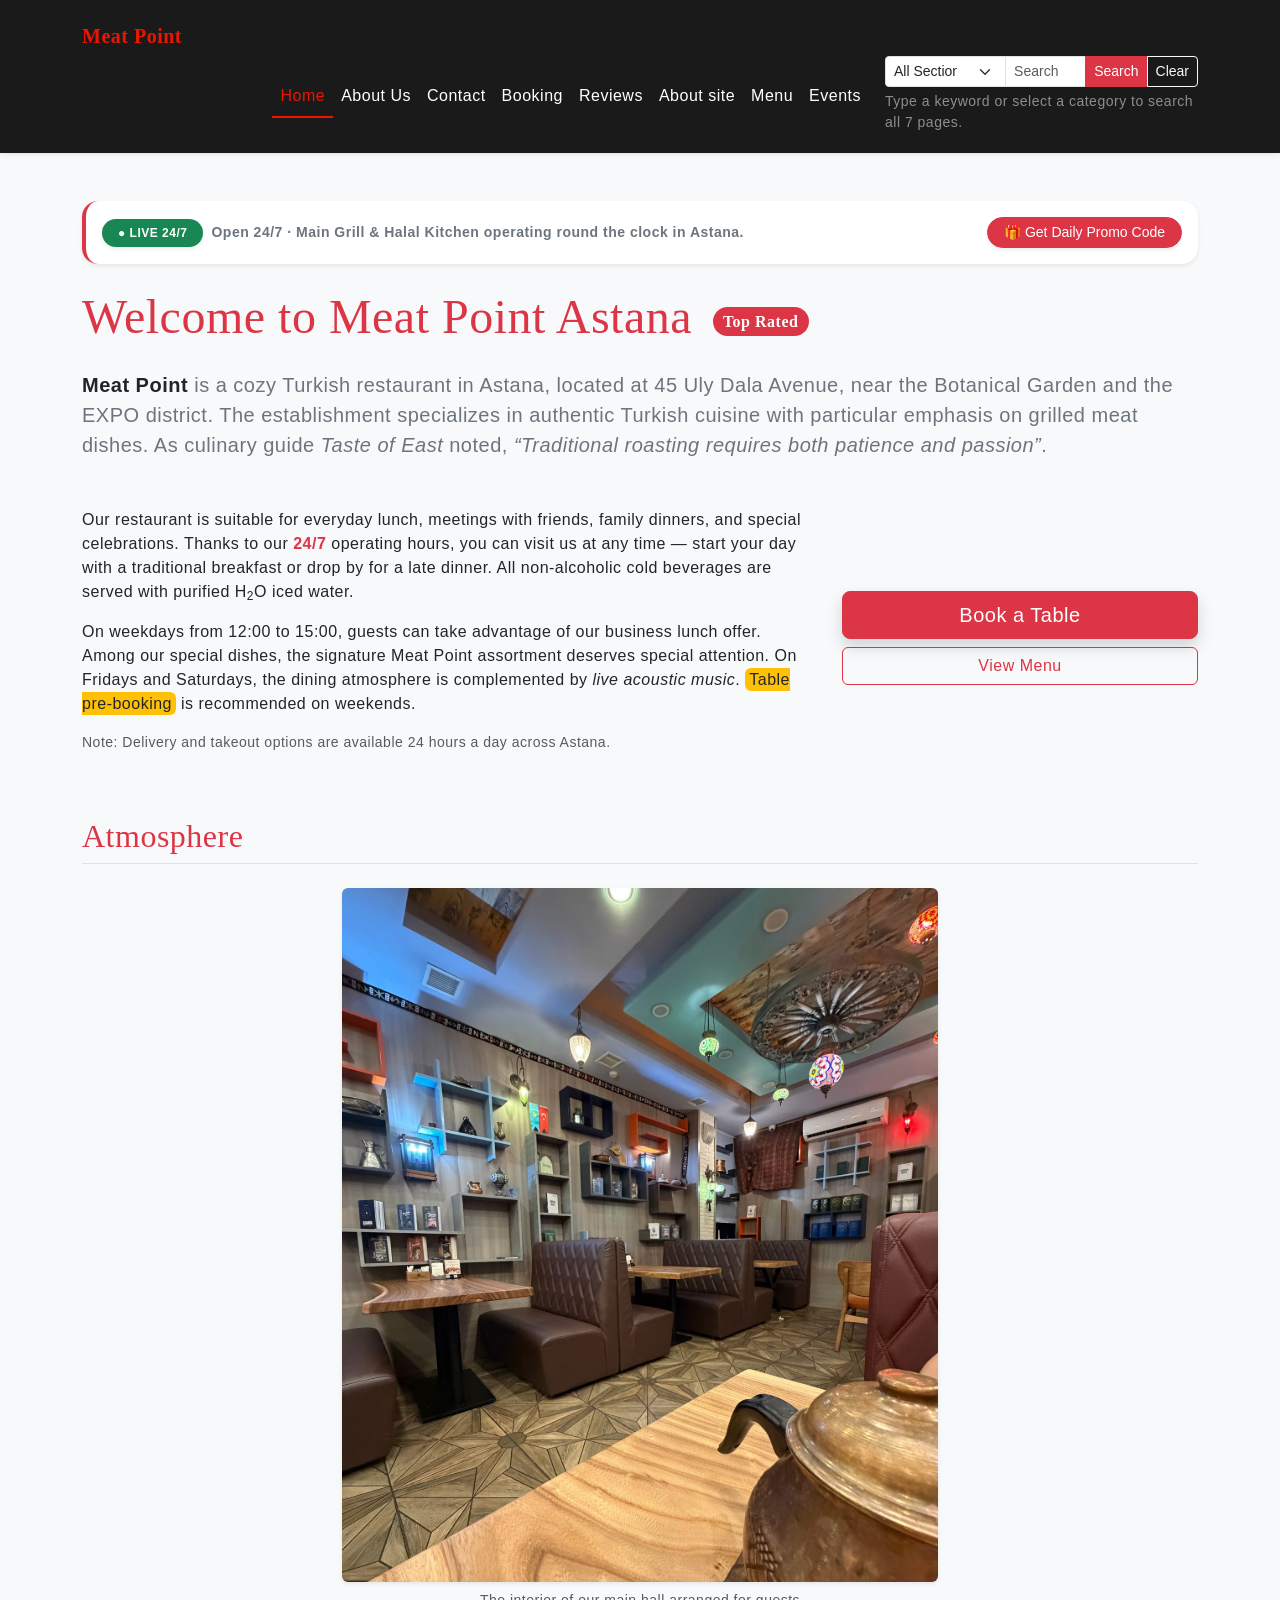
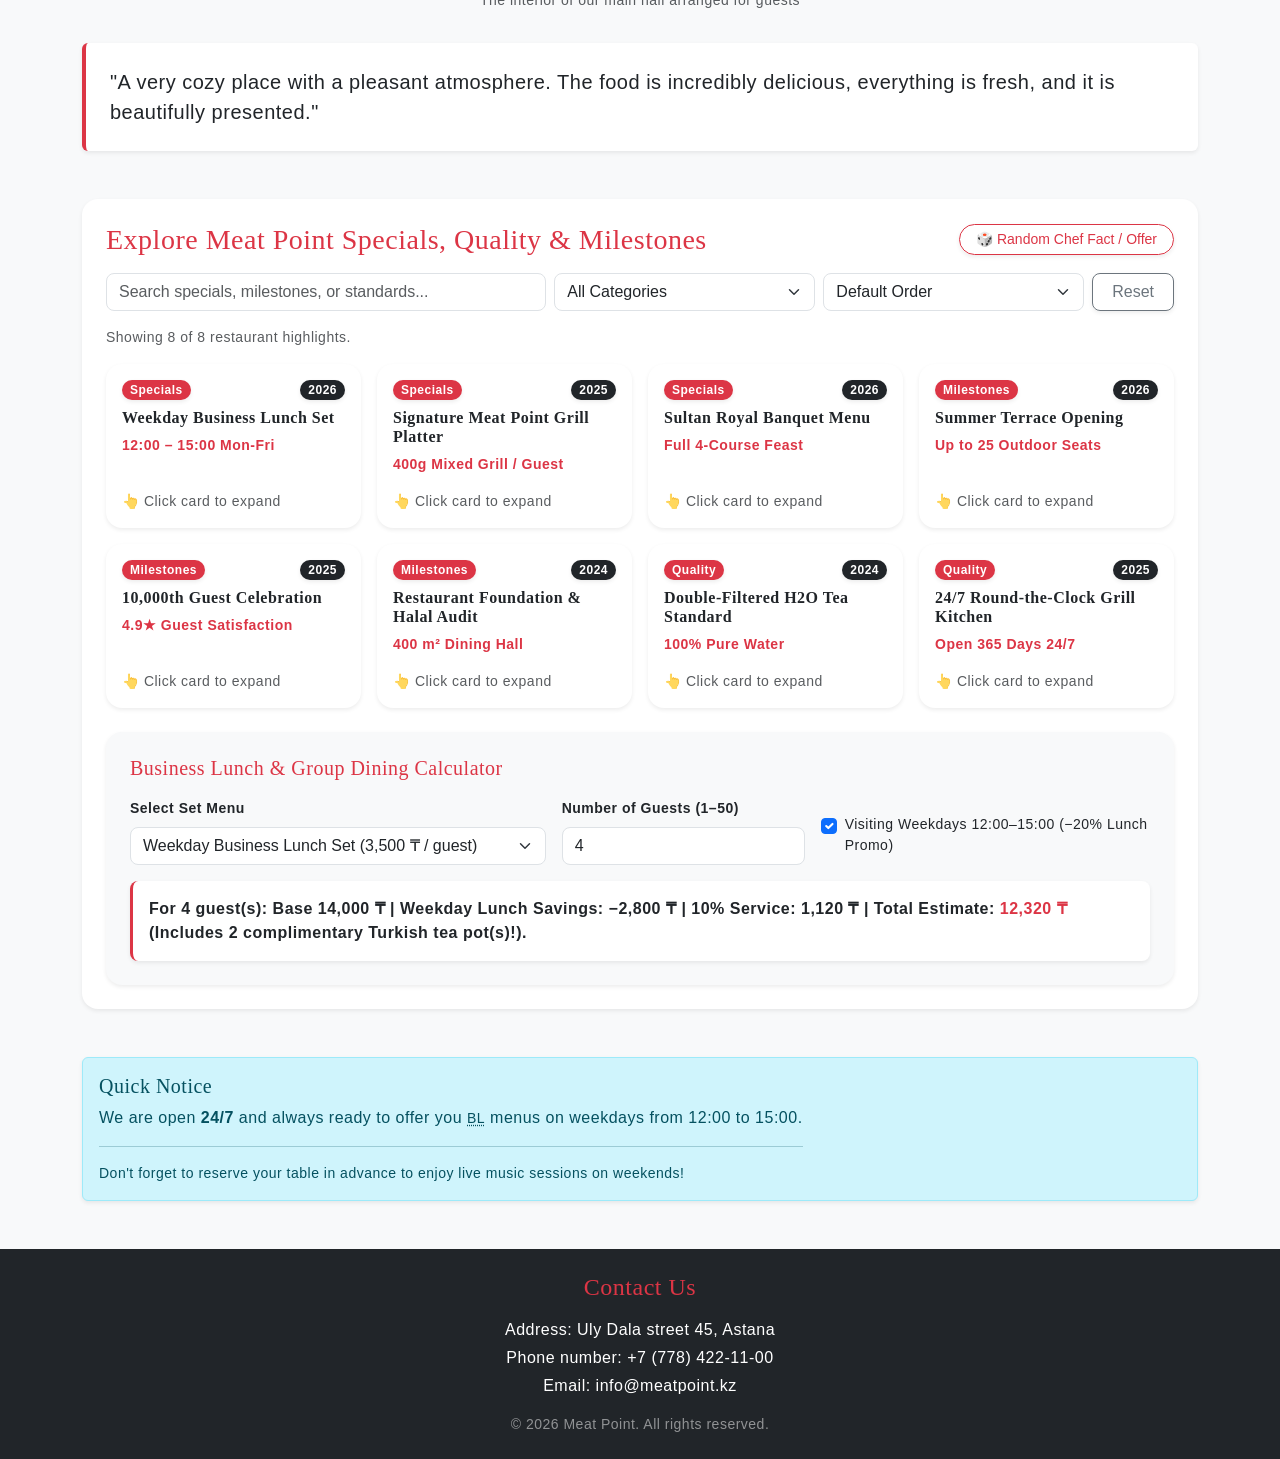
==== commit 696ed519: "refactor: remove all comments across all project files" ====
--- a/index.html
+++ b/index.html
@@ -7,14 +7,13 @@
   <meta name="author" content="Kamza Asset">
   <title>Main | Meat Point Restaurant</title>
 
-  <!-- Bootstrap v5.3.3 -->
   <link href="https://cdn.jsdelivr.net/npm/bootstrap@5.3.3/dist/css/bootstrap.min.css" rel="stylesheet">
 
   <link rel="stylesheet" href="css/base.css">
   <link rel="stylesheet" href="css/kamza.css">
 
   <style>
-    /*  Navbar Toggler  */
+
     .custom-navbar { background-color: #1a1a1a !important; }
     .custom-navbar .navbar-brand { color: var(--accent, #dc3545) !important; }
 
@@ -84,7 +83,6 @@
     <div class="container d-flex flex-wrap align-items-center justify-content-between">
       <a class="navbar-brand fw-bold m-0" href="index.html">Meat Point</a>
 
-      <!-- CSS-Only Checkbox Toggler -->
       <input type="checkbox" id="nav-toggle">
       <label for="nav-toggle" class="nav-toggle-label m-0">
         <span></span>
@@ -158,9 +156,9 @@
     <p class="small text-white-50 mb-0">&copy; 2026 Meat Point. All rights reserved.</p>
   </div>
 </footer>
-<!-- jQuery 3.7.1 (CDN). Needed because js/kamza-jquery.js below calls $() — it must load first; defer keeps the order: jQuery, main.js, kamza-jquery.js -->
+
 <script src="https://code.jquery.com/jquery-3.7.1.min.js" defer></script>
 <script src="js/main.js" defer></script>
 <script src="js/kamza-jquery.js" defer></script>
 </body>
-</html>+</html>
--- a/css/base.css
+++ b/css/base.css
@@ -0,0 +1,23 @@
+:root {
+  --text-primary: #2c3e50;
+  --accent: rgb(234, 22, 0);
+  --bg-light: rgba(236, 240, 241, 0.8);
+  --link-color: darkcyan;
+  --bg-white: #ffffff;
+  --font-main: 'Segoe UI', Tahoma, Geneva, Verdana, sans-serif;
+  --font-heading: 'Georgia', 'Times New Roman', Times, serif;
+}
+
+body {
+  font-family: var(--font-main);
+  letter-spacing: 0.5px;
+}
+
+h1, h2, h3, h4, h5, h6,
+.navbar-brand, .display-5, .display-6 {
+  font-family: var(--font-heading);
+}
+
+h1.text-danger, h2.text-danger, h3.text-danger, h4.text-danger, .navbar-brand.text-danger, .text-danger {
+  color: var(--accent);
+}
--- a/css/kamza.css
+++ b/css/kamza.css
@@ -0,0 +1,37 @@
+.highlight-text {
+  color: green;
+}
+
+p.highlight-text {
+  color: orange;
+}
+
+#history .highlight-text {
+  color: purple;
+}
+
+main section#history p.highlight-text {
+  color: magenta;
+}
+
+body main section#history p.highlight-text {
+  color: teal;
+}
+
+a[target="_blank"] {
+  text-decoration: underline dotted;
+}
+
+.navbar-nav .nav-link.active {
+  color: var(--accent);
+  border-bottom: 2px solid var(--accent);
+}
+
+.milestones-list li:first-child {
+  font-weight: bold;
+  color: var(--accent);
+}
+
+.redtext {
+  color: var(--accent);
+}
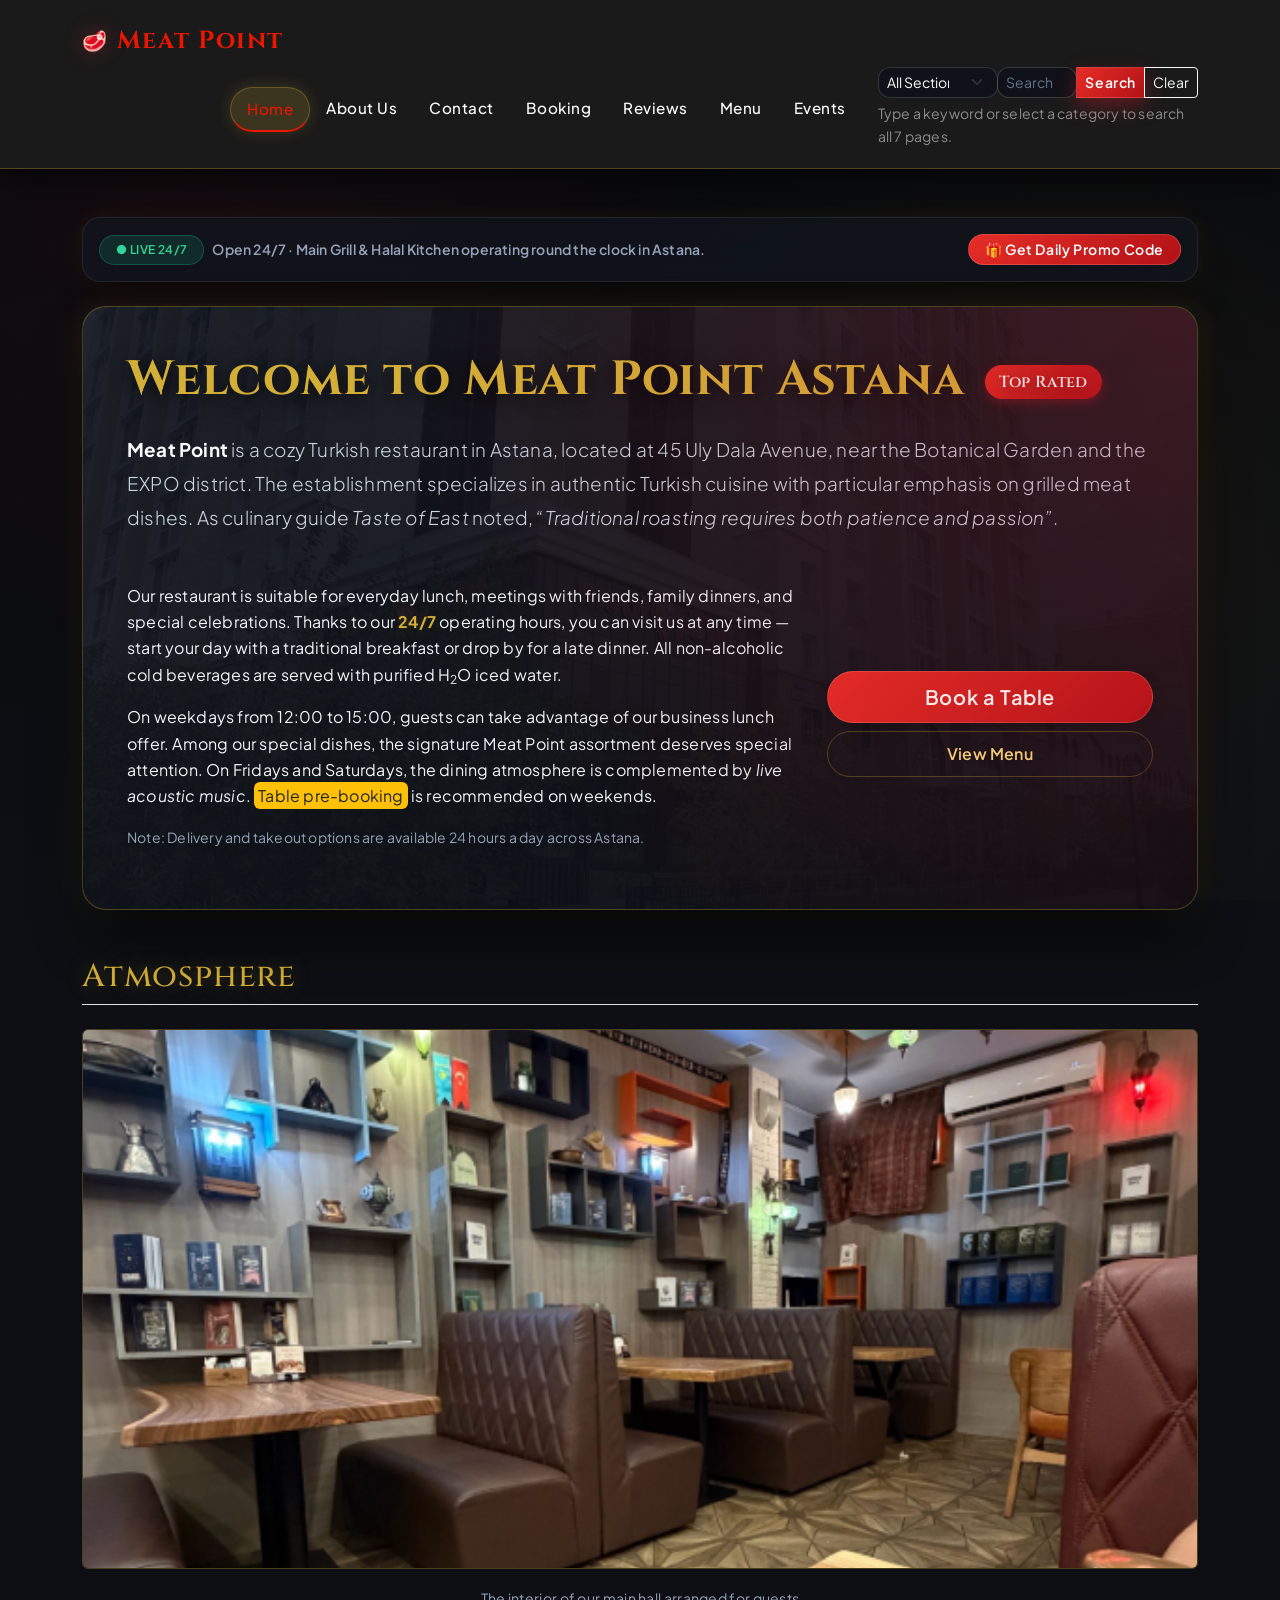
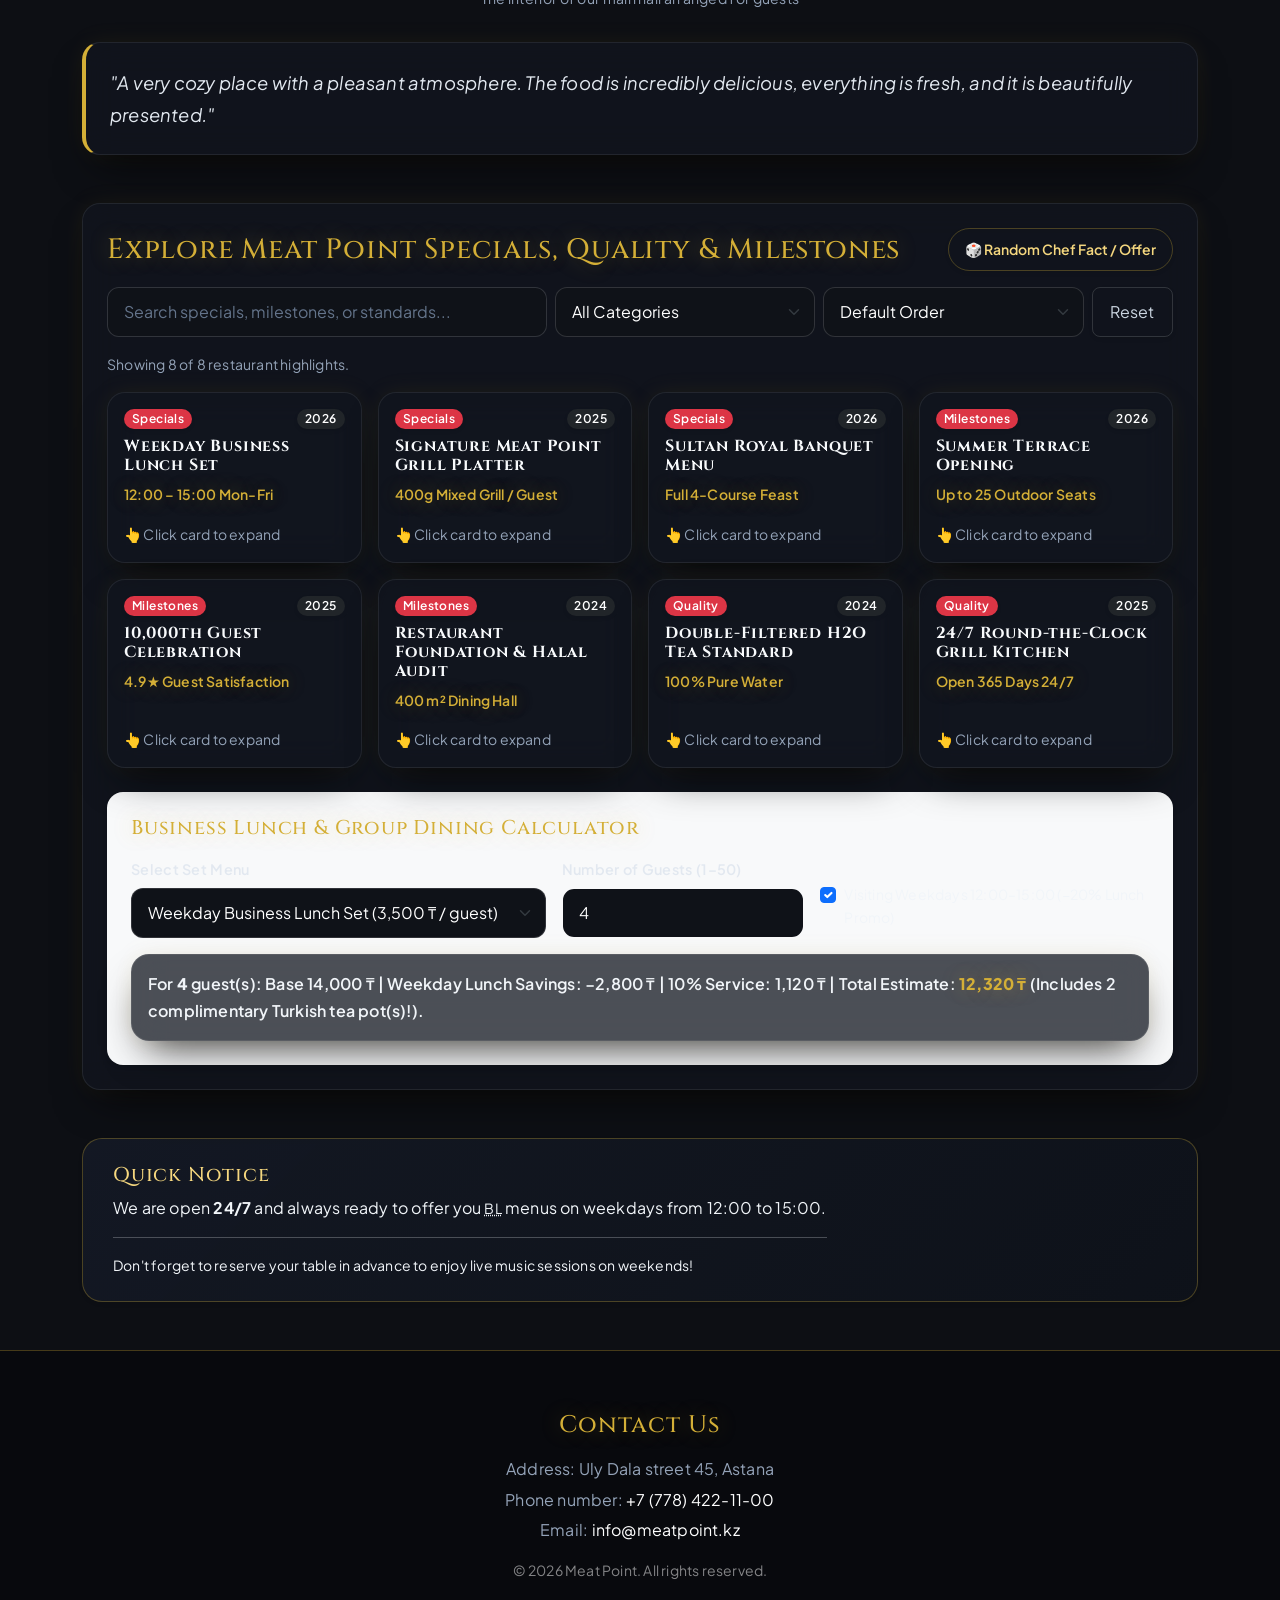
==== commit 552fb820: "feat(ui): implement dark luxury theme and remove about site references" ====
--- a/index.html
+++ b/index.html
@@ -11,6 +11,7 @@
 
   <link rel="stylesheet" href="css/base.css">
   <link rel="stylesheet" href="css/kamza.css">
+  <link rel="stylesheet" href="css/luxury-theme.css">
 
   <style>
 
--- a/css/luxury-theme.css
+++ b/css/luxury-theme.css
@@ -0,0 +1,484 @@
+@import url('https://fonts.googleapis.com/css2?family=Cinzel:wght@500;600;700;800&family=Plus+Jakarta+Sans:wght@300;400;500;600;700&display=swap');
+
+:root {
+  --bg-deep: #08090c;
+  --bg-body: #0d0f14;
+  --bg-surface: #131720;
+  --bg-surface-elevated: rgba(21, 26, 37, 0.85);
+  --bg-card: rgba(18, 22, 31, 0.75);
+  --bg-input: #0f1218;
+
+  --border-subtle: rgba(255, 255, 255, 0.08);
+  --border-light: rgba(255, 255, 255, 0.14);
+  --border-gold: rgba(212, 175, 55, 0.3);
+  --border-gold-bright: #d4af37;
+
+  --gold-primary: #d4af37;
+  --gold-light: #f5d77f;
+  --gold-glow: rgba(212, 175, 55, 0.35);
+  --gold-gradient: linear-gradient(135deg, #d4af37 0%, #aa820a 100%);
+
+  --crimson-primary: #c81e2b;
+  --crimson-light: #ff4d5a;
+  --crimson-glow: rgba(200, 30, 43, 0.4);
+  --crimson-gradient: linear-gradient(135deg, #e52d27 0%, #b31217 100%);
+
+  --text-white: #f8fafc;
+  --text-primary: #f1f5f9;
+  --text-secondary: #94a3b8;
+  --text-muted: #64748b;
+
+  --font-display: 'Cinzel', 'Playfair Display', Georgia, serif;
+  --font-sans: 'Plus Jakarta Sans', system-ui, -apple-system, sans-serif;
+
+  --shadow-luxury: 0 20px 40px -15px rgba(0, 0, 0, 0.8), 0 0 25px rgba(212, 175, 55, 0.08);
+  --shadow-hover: 0 25px 50px -12px rgba(0, 0, 0, 0.9), 0 0 35px rgba(212, 175, 55, 0.18);
+  --radius-luxury: 18px;
+}
+
+body, body.bg-light {
+  background-color: var(--bg-body) !important;
+  color: var(--text-primary) !important;
+  font-family: var(--font-sans) !important;
+  letter-spacing: 0.2px;
+  line-height: 1.65;
+  overflow-x: hidden;
+  background-image: 
+    radial-gradient(circle at 15% 20%, rgba(200, 30, 43, 0.06) 0%, transparent 40%),
+    radial-gradient(circle at 85% 60%, rgba(212, 175, 55, 0.05) 0%, transparent 45%),
+    linear-gradient(180deg, var(--bg-deep) 0%, var(--bg-body) 100%);
+  background-attachment: fixed;
+}
+
+h1, h2, h3, h4, h5, h6,
+.display-4, .display-5, .display-6,
+.navbar-brand {
+  font-family: var(--font-display) !important;
+  letter-spacing: 0.8px;
+  font-weight: 700;
+  color: var(--text-white);
+}
+
+.text-danger, h1.text-danger, h2.text-danger, h3.text-danger, h4.text-danger {
+  color: var(--gold-primary) !important;
+  text-shadow: 0 0 20px var(--gold-glow);
+}
+
+.text-secondary, .text-muted, p.text-secondary, p.text-muted {
+  color: var(--text-secondary) !important;
+}
+
+.text-dark {
+  color: var(--text-white) !important;
+}
+
+.custom-navbar {
+  background: rgba(12, 14, 19, 0.85) !important;
+  backdrop-filter: blur(20px) saturate(180%);
+  -webkit-backdrop-filter: blur(20px) saturate(180%);
+  border-bottom: 1px solid var(--border-gold) !important;
+  box-shadow: 0 10px 30px rgba(0, 0, 0, 0.6);
+  transition: all 0.3s ease;
+}
+
+.custom-navbar .navbar-brand {
+  color: var(--gold-primary) !important;
+  font-size: 1.55rem;
+  letter-spacing: 1.5px;
+  display: inline-flex;
+  align-items: center;
+  gap: 8px;
+}
+
+.custom-navbar .navbar-brand::before {
+  content: "🥩";
+  font-size: 1.25rem;
+  filter: drop-shadow(0 0 10px var(--crimson-glow));
+}
+
+.navbar-nav .nav-link {
+  color: #cbd5e1 !important;
+  font-size: 0.95rem;
+  font-weight: 500;
+  letter-spacing: 0.5px;
+  padding: 8px 16px !important;
+  border-radius: 999px;
+  transition: all 0.25s ease;
+}
+
+.navbar-nav .nav-link:hover {
+  color: var(--gold-light) !important;
+  background: rgba(212, 175, 55, 0.1) !important;
+}
+
+.navbar-nav .nav-link.active {
+  color: var(--gold-light) !important;
+  background: rgba(212, 175, 55, 0.18) !important;
+  border: 1px solid var(--border-gold) !important;
+  border-bottom: 1px solid var(--border-gold) !important;
+  box-shadow: 0 0 15px rgba(212, 175, 55, 0.2);
+}
+
+.card,
+.bg-white,
+article.card,
+.kamza-card {
+  background: var(--bg-card) !important;
+  backdrop-filter: blur(16px);
+  -webkit-backdrop-filter: blur(16px);
+  border: 1px solid var(--border-subtle) !important;
+  border-radius: var(--radius-luxury) !important;
+  color: var(--text-primary) !important;
+  box-shadow: var(--shadow-luxury) !important;
+  transition: transform 0.35s cubic-bezier(0.16, 1, 0.3, 1), box-shadow 0.35s ease, border-color 0.35s ease !important;
+}
+
+.card:hover,
+article.card:hover,
+.kamza-card:hover {
+  transform: translateY(-8px) !important;
+  border-color: var(--border-gold) !important;
+  box-shadow: var(--shadow-hover) !important;
+}
+
+.card-title, .h4, .h5, .h6 {
+  color: var(--text-white) !important;
+}
+
+.card-footer {
+  background: rgba(10, 13, 18, 0.6) !important;
+  border-top: 1px solid var(--border-subtle) !important;
+  border-bottom-left-radius: var(--radius-luxury) !important;
+  border-bottom-right-radius: var(--radius-luxury) !important;
+}
+
+.btn-danger {
+  background: var(--crimson-gradient) !important;
+  border: 1px solid rgba(255, 255, 255, 0.15) !important;
+  color: #ffffff !important;
+  font-weight: 600;
+  letter-spacing: 0.6px;
+  border-radius: 999px;
+  padding: 10px 24px;
+  box-shadow: 0 8px 20px var(--crimson-glow);
+  transition: all 0.3s cubic-bezier(0.16, 1, 0.3, 1);
+}
+
+.btn-danger:hover {
+  transform: translateY(-2px) scale(1.02);
+  box-shadow: 0 12px 28px rgba(229, 45, 39, 0.55);
+  border-color: rgba(255, 255, 255, 0.3) !important;
+}
+
+.btn-outline-danger {
+  background: transparent !important;
+  border: 1px solid var(--border-gold) !important;
+  color: var(--gold-light) !important;
+  font-weight: 600;
+  border-radius: 999px;
+  padding: 10px 24px;
+  transition: all 0.3s ease;
+}
+
+.btn-outline-danger:hover {
+  background: rgba(212, 175, 55, 0.15) !important;
+  border-color: var(--gold-primary) !important;
+  color: #ffffff !important;
+  transform: translateY(-2px);
+  box-shadow: 0 8px 20px var(--gold-glow);
+}
+
+.btn-outline-secondary {
+  border-color: var(--border-light) !important;
+  color: #cbd5e1 !important;
+  border-radius: 999px;
+}
+
+.btn-outline-secondary:hover {
+  background: rgba(255, 255, 255, 0.08) !important;
+  color: #ffffff !important;
+}
+
+.form-control,
+.form-select {
+  background-color: var(--bg-input) !important;
+  border: 1px solid var(--border-light) !important;
+  color: #ffffff !important;
+  border-radius: 12px !important;
+  padding: 12px 16px;
+  transition: all 0.25s ease;
+}
+
+.form-control::placeholder {
+  color: #64748b !important;
+}
+
+.form-control:focus,
+.form-select:focus {
+  background-color: #141822 !important;
+  border-color: var(--gold-primary) !important;
+  box-shadow: 0 0 0 4px var(--gold-glow) !important;
+  color: #ffffff !important;
+}
+
+.form-label {
+  color: #e2e8f0 !important;
+  font-weight: 500;
+  font-size: 0.9rem;
+  letter-spacing: 0.3px;
+  margin-bottom: 6px;
+}
+
+.form-select option {
+  background-color: #10141d;
+  color: #ffffff;
+}
+
+.badge {
+  font-weight: 600;
+  letter-spacing: 0.4px;
+  border-radius: 999px;
+  padding: 6px 14px;
+}
+
+.badge.bg-danger {
+  background: var(--crimson-gradient) !important;
+  box-shadow: 0 4px 12px var(--crimson-glow);
+}
+
+.badge.bg-warning, .badge.text-bg-warning {
+  background: rgba(212, 175, 55, 0.18) !important;
+  color: var(--gold-light) !important;
+  border: 1px solid var(--border-gold);
+}
+
+.badge.bg-success, .badge.text-bg-success {
+  background: rgba(16, 185, 129, 0.15) !important;
+  color: #34d399 !important;
+  border: 1px solid rgba(16, 185, 129, 0.3);
+}
+
+.badge.bg-info, .badge.text-bg-info {
+  background: rgba(56, 189, 248, 0.15) !important;
+  color: #38bdf8 !important;
+  border: 1px solid rgba(56, 189, 248, 0.3);
+}
+
+.badge.bg-secondary, .badge.text-bg-secondary {
+  background: rgba(255, 255, 255, 0.08) !important;
+  color: #cbd5e1 !important;
+  border: 1px solid var(--border-subtle);
+}
+
+.alert-info, .alert-success, .alert-warning {
+  background: var(--bg-surface) !important;
+  border: 1px solid var(--border-gold) !important;
+  border-radius: var(--radius-luxury) !important;
+  color: var(--text-primary) !important;
+  box-shadow: var(--shadow-luxury);
+}
+
+.alert-info h4, .alert-info h5, .alert-heading {
+  color: var(--gold-light) !important;
+}
+
+.blockquote {
+  background: var(--bg-card) !important;
+  backdrop-filter: blur(16px);
+  border: 1px solid var(--border-subtle) !important;
+  border-left: 4px solid var(--gold-primary) !important;
+  border-radius: var(--radius-luxury) !important;
+  color: var(--text-primary) !important;
+  padding: 24px !important;
+  box-shadow: var(--shadow-luxury);
+}
+
+.blockquote p {
+  color: #e2e8f0 !important;
+  font-size: 1.15rem;
+  font-style: italic;
+  line-height: 1.7;
+}
+
+.figure img {
+  border-radius: var(--radius-luxury);
+  border: 1px solid var(--border-subtle);
+  box-shadow: 0 15px 35px rgba(0, 0, 0, 0.7);
+  transition: transform 0.4s ease, border-color 0.4s ease;
+}
+
+.figure:hover img {
+  transform: scale(1.02);
+  border-color: var(--border-gold);
+}
+
+.figure-caption {
+  color: var(--text-secondary) !important;
+  margin-top: 10px;
+  font-size: 0.88rem;
+  letter-spacing: 0.3px;
+}
+
+.site-footer,
+footer.container-fluid {
+  background: #08090d !important;
+  border-top: 1px solid var(--border-gold) !important;
+  color: var(--text-secondary) !important;
+  padding-top: 60px !important;
+  padding-bottom: 40px !important;
+}
+
+.site-footer h2, footer h2, .site-footer h4, footer h4 {
+  color: var(--gold-primary) !important;
+  font-family: var(--font-display) !important;
+  letter-spacing: 1px;
+}
+
+.site-footer a, footer a {
+  color: #cbd5e1 !important;
+  transition: color 0.25s ease;
+}
+
+.site-footer a:hover, footer a:hover {
+  color: var(--gold-light) !important;
+}
+
+.scroll-to-top {
+  background: var(--crimson-gradient) !important;
+  border: 1px solid rgba(255, 255, 255, 0.2) !important;
+  color: #ffffff !important;
+  box-shadow: 0 8px 24px var(--crimson-glow) !important;
+  transition: all 0.3s cubic-bezier(0.16, 1, 0.3, 1);
+}
+
+.scroll-to-top:hover {
+  transform: translateY(-4px) scale(1.05);
+  box-shadow: 0 14px 30px rgba(229, 45, 39, 0.6) !important;
+}
+
+::-webkit-scrollbar {
+  width: 10px;
+}
+
+::-webkit-scrollbar-track {
+  background: var(--bg-deep);
+}
+
+::-webkit-scrollbar-thumb {
+  background: rgba(212, 175, 55, 0.3);
+  border-radius: 999px;
+  border: 2px solid var(--bg-deep);
+}
+
+::-webkit-scrollbar-thumb:hover {
+  background: var(--gold-primary);
+}
+
+#home-hero {
+  position: relative;
+  background: linear-gradient(135deg, rgba(16, 20, 29, 0.92) 0%, rgba(10, 12, 18, 0.97) 100%), url('../images/meatpointout.png') center/cover no-repeat !important;
+  border: 1px solid var(--border-gold) !important;
+  border-radius: 24px !important;
+  padding: 44px !important;
+  box-shadow: 0 30px 60px -15px rgba(0, 0, 0, 0.9), 0 0 35px rgba(212, 175, 55, 0.12) !important;
+  overflow: hidden;
+}
+
+#home-hero::before {
+  content: "";
+  position: absolute;
+  top: 0;
+  left: 0;
+  right: 0;
+  bottom: 0;
+  background: radial-gradient(circle at top right, rgba(200, 30, 43, 0.22) 0%, transparent 65%);
+  pointer-events: none;
+}
+
+#home-hero .display-5 {
+  font-size: clamp(2rem, 4vw, 3rem);
+  text-shadow: 0 4px 20px rgba(0, 0, 0, 0.8);
+}
+
+#home-hero .lead {
+  font-size: 1.18rem;
+  line-height: 1.8;
+  color: #cbd5e1 !important;
+}
+
+#atmosphere figure img {
+  border-radius: 20px;
+  max-height: 540px;
+  object-fit: cover;
+  width: 100%;
+  box-shadow: 0 25px 60px rgba(0, 0, 0, 0.9);
+  border: 1px solid var(--border-gold);
+}
+
+.notice-aside .alert-info {
+  background: linear-gradient(135deg, rgba(20, 25, 36, 0.95) 0%, rgba(14, 18, 26, 0.98) 100%) !important;
+  border: 1px solid var(--border-gold) !important;
+  border-radius: 20px !important;
+  padding: 24px 30px;
+  box-shadow: 0 20px 45px rgba(0, 0, 0, 0.7);
+}
+
+.table {
+  --bs-table-bg: transparent;
+  --bs-table-color: var(--text-primary);
+  border-color: var(--border-subtle);
+}
+
+.table thead th {
+  font-family: var(--font-display);
+  letter-spacing: 0.8px;
+  color: var(--gold-light);
+  border-bottom: 2px solid var(--border-gold);
+  background: rgba(20, 25, 36, 0.7);
+}
+
+.table tbody tr {
+  transition: background 0.2s ease;
+}
+
+.table tbody tr:hover {
+  background: rgba(212, 175, 55, 0.06);
+}
+
+.accordion-item {
+  background: var(--bg-card) !important;
+  border: 1px solid var(--border-subtle) !important;
+  border-radius: 14px !important;
+  margin-bottom: 12px;
+  overflow: hidden;
+}
+
+.accordion-button {
+  background: var(--bg-surface) !important;
+  color: var(--text-white) !important;
+  font-family: var(--font-display);
+  font-size: 1.05rem;
+  padding: 18px 24px;
+}
+
+.accordion-button:not(.collapsed) {
+  color: var(--gold-light) !important;
+  background: rgba(212, 175, 55, 0.12) !important;
+  box-shadow: inset 0 -1px 0 var(--border-gold);
+}
+
+.accordion-body {
+  color: var(--text-secondary);
+  background: var(--bg-card);
+  padding: 20px 24px;
+  line-height: 1.7;
+}
+
+.live-status-bar,
+.restaurant-status-card {
+  background: rgba(18, 22, 31, 0.85) !important;
+  backdrop-filter: blur(16px);
+  border: 1px solid var(--border-gold) !important;
+  border-radius: 16px !important;
+  box-shadow: 0 10px 30px rgba(0, 0, 0, 0.6);
+}
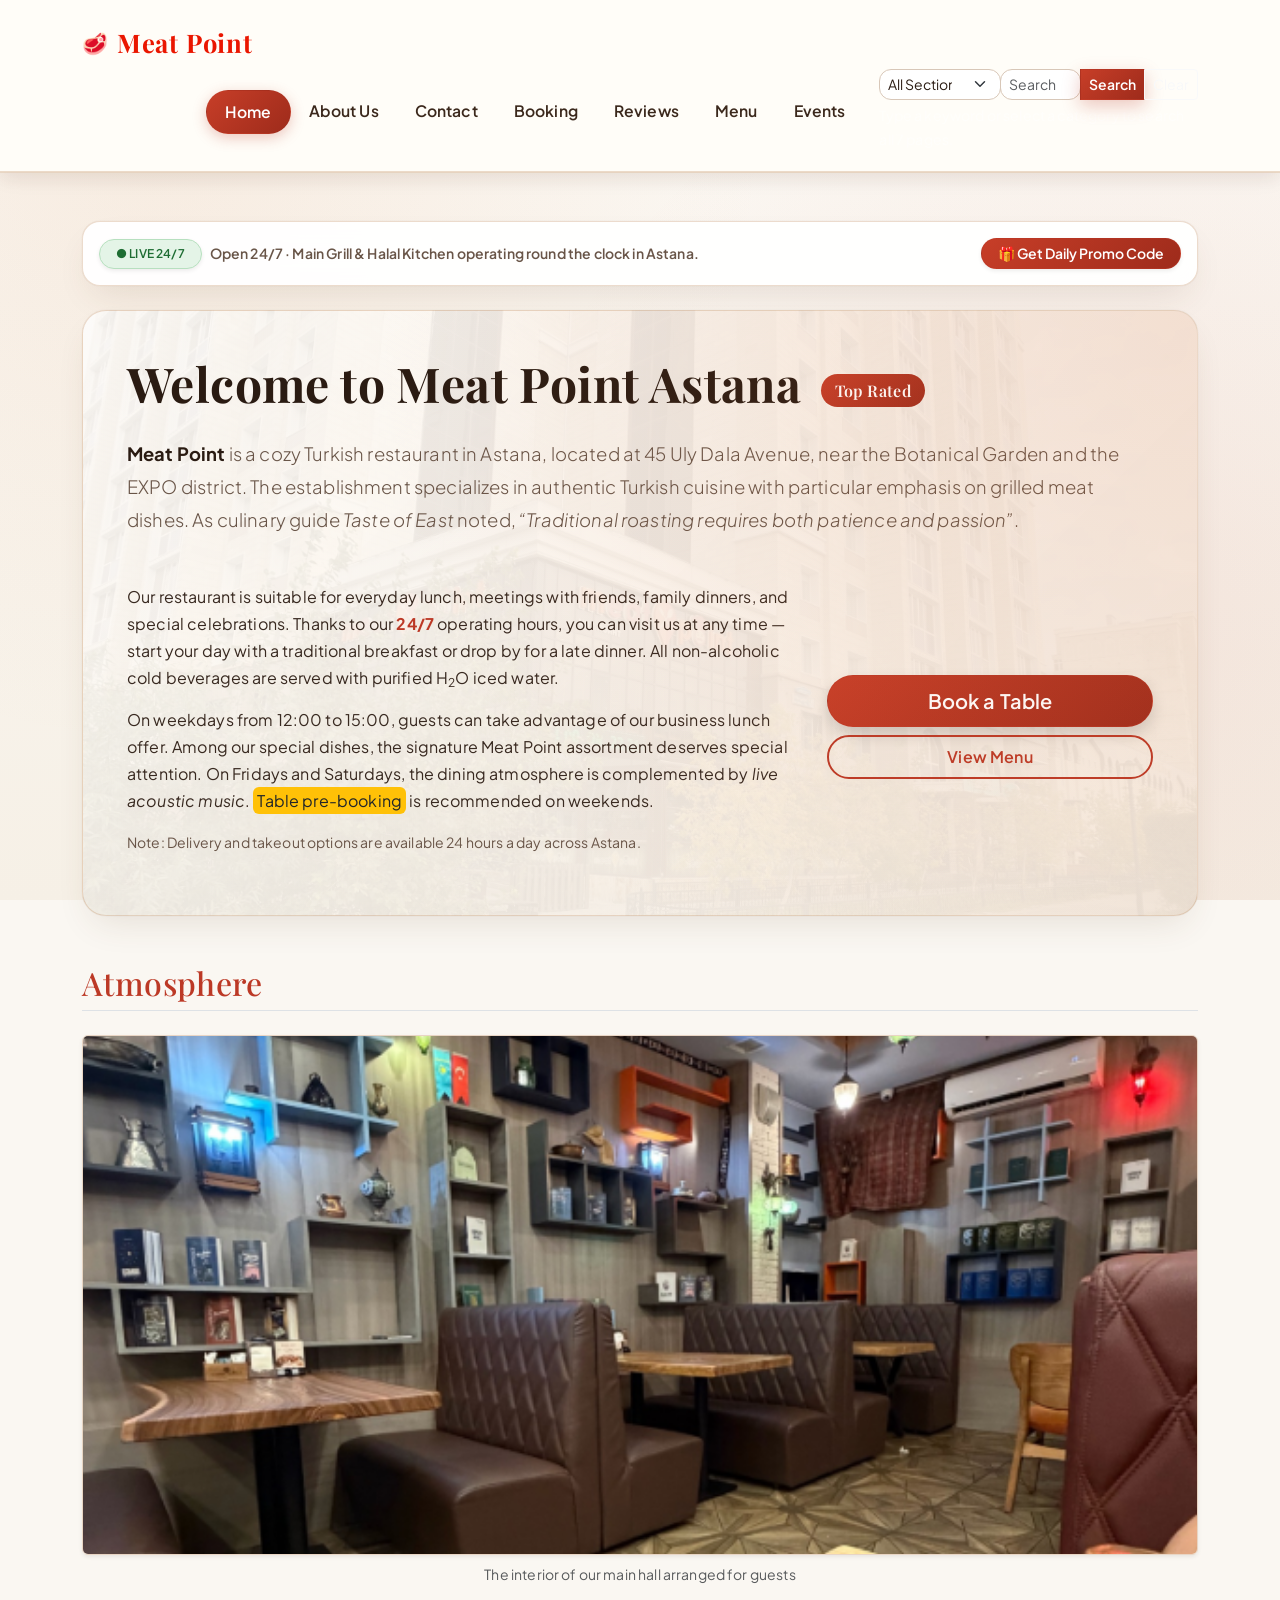
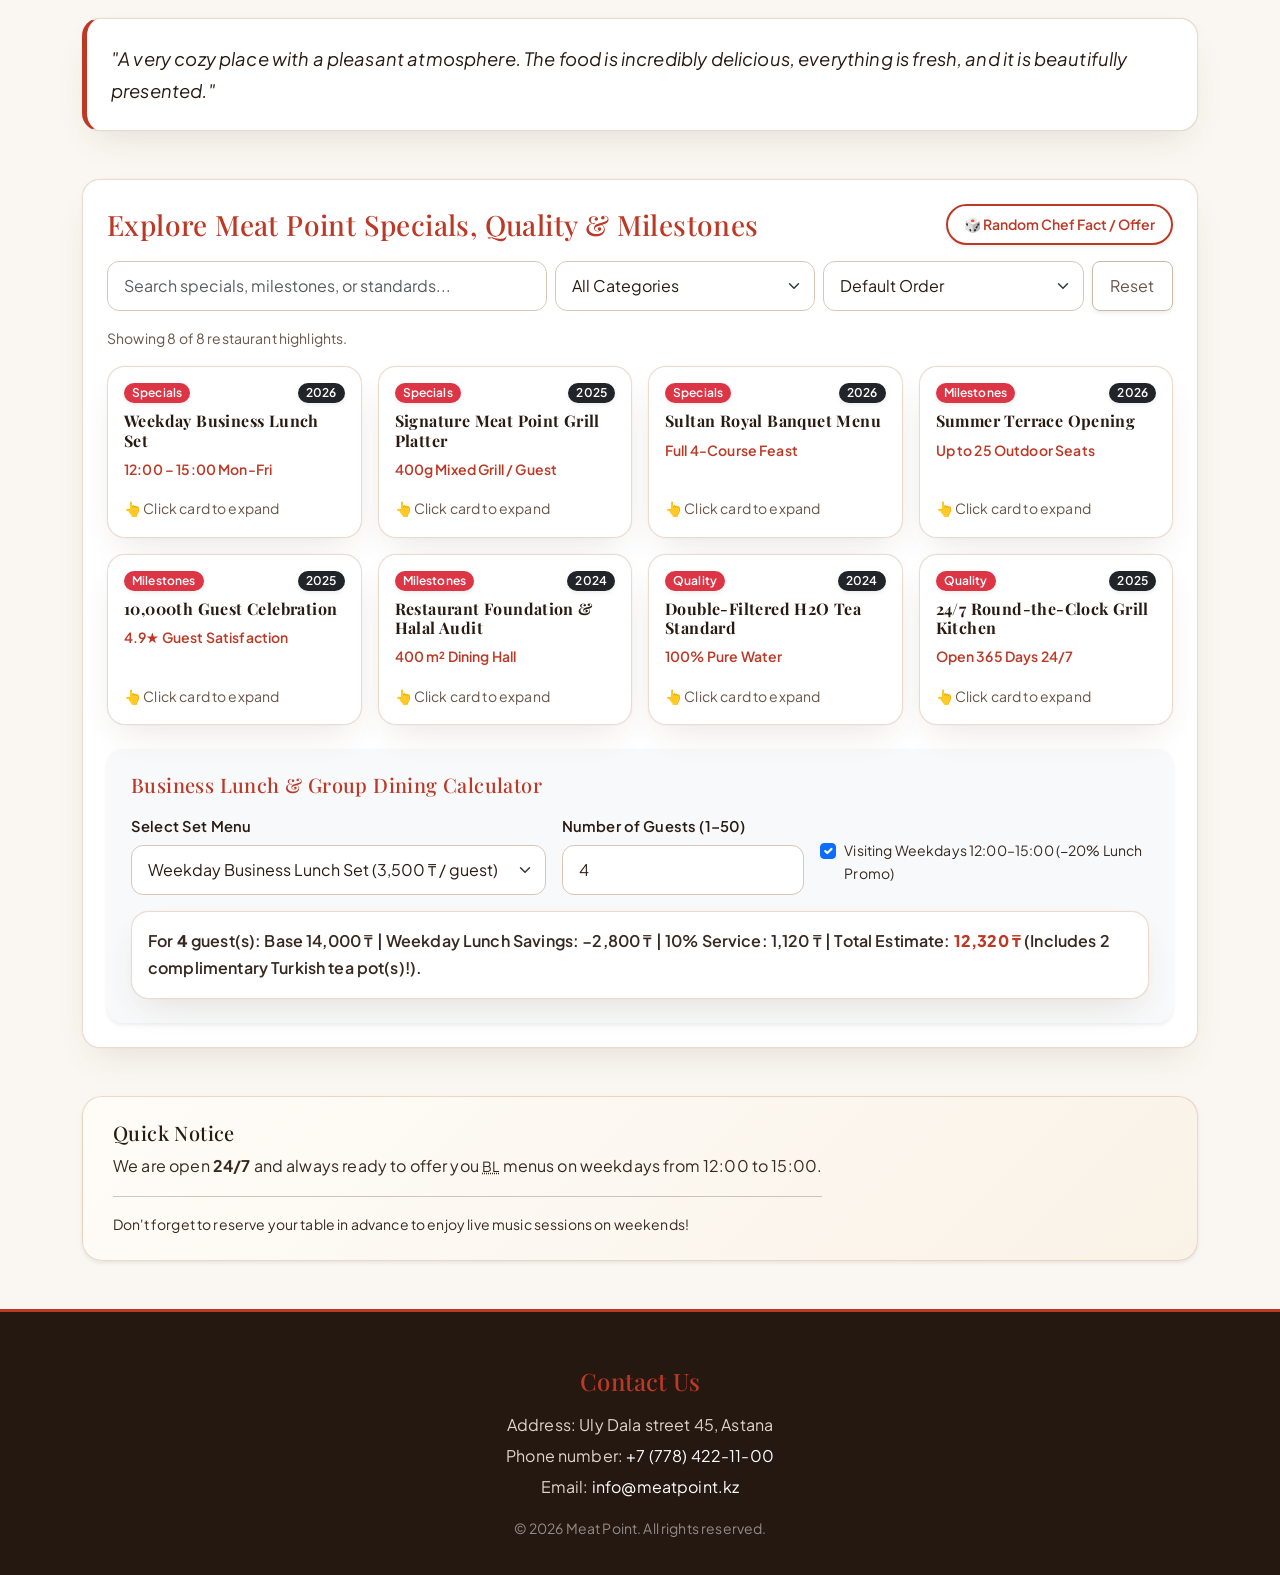
==== commit d08aa0c5: "fix(navbar): resolve contrast bugs and unify light warm navbar across all pages" ====
--- a/index.html
+++ b/index.html
@@ -15,7 +15,7 @@
 
   <style>
 
-    .custom-navbar { background-color: #1a1a1a !important; }
+    .custom-navbar { background-color: #fffdf8 !important; }
     .custom-navbar .navbar-brand { color: var(--accent, #dc3545) !important; }
 
     #nav-toggle { display: none; }
@@ -38,7 +38,7 @@
       .css-collapse {
         display: none;
         width: 100%;
-        background-color: #1a1a1a;
+        background-color: #fffdf8;
         border-radius: 8px;
         margin-top: 10px;
       }
--- a/css/luxury-theme.css
+++ b/css/luxury-theme.css
@@ -1,38 +1,35 @@
-@import url('https://fonts.googleapis.com/css2?family=Cinzel:wght@500;600;700;800&family=Plus+Jakarta+Sans:wght@300;400;500;600;700&display=swap');
+@import url('https://fonts.googleapis.com/css2?family=Playfair+Display:ital,wght@0,500;0,600;0,700;0,800;1,400&family=Plus+Jakarta+Sans:wght@300;400;500;600;700&display=swap');
 
 :root {
-  --bg-deep: #08090c;
-  --bg-body: #0d0f14;
-  --bg-surface: #131720;
-  --bg-surface-elevated: rgba(21, 26, 37, 0.85);
-  --bg-card: rgba(18, 22, 31, 0.75);
-  --bg-input: #0f1218;
-
-  --border-subtle: rgba(255, 255, 255, 0.08);
-  --border-light: rgba(255, 255, 255, 0.14);
-  --border-gold: rgba(212, 175, 55, 0.3);
-  --border-gold-bright: #d4af37;
-
-  --gold-primary: #d4af37;
-  --gold-light: #f5d77f;
-  --gold-glow: rgba(212, 175, 55, 0.35);
-  --gold-gradient: linear-gradient(135deg, #d4af37 0%, #aa820a 100%);
-
-  --crimson-primary: #c81e2b;
-  --crimson-light: #ff4d5a;
-  --crimson-glow: rgba(200, 30, 43, 0.4);
-  --crimson-gradient: linear-gradient(135deg, #e52d27 0%, #b31217 100%);
-
-  --text-white: #f8fafc;
-  --text-primary: #f1f5f9;
-  --text-secondary: #94a3b8;
-  --text-muted: #64748b;
-
-  --font-display: 'Cinzel', 'Playfair Display', Georgia, serif;
+  --bg-body: #faf7f2;
+  --bg-surface: #ffffff;
+  --bg-surface-soft: #f4eee5;
+  --bg-card: rgba(255, 255, 255, 0.94);
+  --bg-input: #ffffff;
+
+  --border-subtle: rgba(180, 140, 100, 0.16);
+  --border-warm: rgba(185, 125, 75, 0.28);
+  --border-gold: #c9933b;
+
+  --gold-primary: #b57a22;
+  --gold-light: #8e5c14;
+  --gold-glow: rgba(197, 140, 48, 0.22);
+
+  --terracotta-primary: #bc3926;
+  --terracotta-dark: #992817;
+  --terracotta-glow: rgba(188, 57, 38, 0.28);
+  --warm-gradient: linear-gradient(135deg, #c73e28 0%, #9e2b1b 100%);
+
+  --text-title: #2a1b12;
+  --text-primary: #382920;
+  --text-secondary: #695548;
+  --text-muted: #8c786c;
+
+  --font-display: 'Playfair Display', Georgia, serif;
   --font-sans: 'Plus Jakarta Sans', system-ui, -apple-system, sans-serif;
 
-  --shadow-luxury: 0 20px 40px -15px rgba(0, 0, 0, 0.8), 0 0 25px rgba(212, 175, 55, 0.08);
-  --shadow-hover: 0 25px 50px -12px rgba(0, 0, 0, 0.9), 0 0 35px rgba(212, 175, 55, 0.18);
+  --shadow-warm: 0 16px 36px -12px rgba(95, 62, 38, 0.14), 0 0 1px rgba(95, 62, 38, 0.2);
+  --shadow-hover: 0 22px 45px -10px rgba(95, 62, 38, 0.22), 0 0 15px rgba(188, 57, 38, 0.12);
   --radius-luxury: 18px;
 }
 
@@ -40,13 +37,12 @@
   background-color: var(--bg-body) !important;
   color: var(--text-primary) !important;
   font-family: var(--font-sans) !important;
-  letter-spacing: 0.2px;
-  line-height: 1.65;
-  overflow-x: hidden;
+  letter-spacing: 0.15px;
+  line-height: 1.68;
   background-image: 
-    radial-gradient(circle at 15% 20%, rgba(200, 30, 43, 0.06) 0%, transparent 40%),
-    radial-gradient(circle at 85% 60%, rgba(212, 175, 55, 0.05) 0%, transparent 45%),
-    linear-gradient(180deg, var(--bg-deep) 0%, var(--bg-body) 100%);
+    radial-gradient(circle at 12% 15%, rgba(214, 137, 76, 0.1) 0%, transparent 45%),
+    radial-gradient(circle at 88% 70%, rgba(188, 57, 38, 0.08) 0%, transparent 50%),
+    linear-gradient(180deg, #fcf9f5 0%, #f6f0e6 100%) !important;
   background-attachment: fixed;
 }
 
@@ -54,14 +50,14 @@
 .display-4, .display-5, .display-6,
 .navbar-brand {
   font-family: var(--font-display) !important;
-  letter-spacing: 0.8px;
+  letter-spacing: 0.4px;
   font-weight: 700;
-  color: var(--text-white);
+  color: var(--text-title) !important;
 }
 
 .text-danger, h1.text-danger, h2.text-danger, h3.text-danger, h4.text-danger {
-  color: var(--gold-primary) !important;
-  text-shadow: 0 0 20px var(--gold-glow);
+  color: var(--terracotta-primary) !important;
+  text-shadow: none;
 }
 
 .text-secondary, .text-muted, p.text-secondary, p.text-muted {
@@ -69,54 +65,84 @@
 }
 
 .text-dark {
-  color: var(--text-white) !important;
-}
-
+  color: var(--text-title) !important;
+}
+
+header,
+header.site-header,
+header nav,
+nav.navbar,
+.navbar,
+.navbar.bg-dark,
+.navbar.navbar-dark,
 .custom-navbar {
-  background: rgba(12, 14, 19, 0.85) !important;
-  backdrop-filter: blur(20px) saturate(180%);
-  -webkit-backdrop-filter: blur(20px) saturate(180%);
-  border-bottom: 1px solid var(--border-gold) !important;
-  box-shadow: 0 10px 30px rgba(0, 0, 0, 0.6);
-  transition: all 0.3s ease;
-}
-
+  background-color: #fffdf8 !important;
+  background: rgba(255, 253, 248, 0.96) !important;
+  backdrop-filter: blur(18px) saturate(160%) !important;
+  -webkit-backdrop-filter: blur(18px) saturate(160%) !important;
+  border-bottom: 1.5px solid var(--border-warm) !important;
+  box-shadow: 0 6px 20px rgba(90, 56, 30, 0.06) !important;
+}
+
+header .navbar-brand,
+.navbar .navbar-brand,
 .custom-navbar .navbar-brand {
-  color: var(--gold-primary) !important;
-  font-size: 1.55rem;
-  letter-spacing: 1.5px;
+  color: var(--terracotta-primary) !important;
+  font-family: var(--font-display) !important;
+  font-size: 1.6rem !important;
+  letter-spacing: 0.8px;
   display: inline-flex;
   align-items: center;
   gap: 8px;
 }
 
+header .navbar-brand::before,
+.navbar .navbar-brand::before,
 .custom-navbar .navbar-brand::before {
   content: "🥩";
-  font-size: 1.25rem;
-  filter: drop-shadow(0 0 10px var(--crimson-glow));
-}
-
-.navbar-nav .nav-link {
-  color: #cbd5e1 !important;
-  font-size: 0.95rem;
-  font-weight: 500;
-  letter-spacing: 0.5px;
-  padding: 8px 16px !important;
-  border-radius: 999px;
-  transition: all 0.25s ease;
-}
-
-.navbar-nav .nav-link:hover {
-  color: var(--gold-light) !important;
-  background: rgba(212, 175, 55, 0.1) !important;
-}
-
-.navbar-nav .nav-link.active {
-  color: var(--gold-light) !important;
-  background: rgba(212, 175, 55, 0.18) !important;
-  border: 1px solid var(--border-gold) !important;
-  border-bottom: 1px solid var(--border-gold) !important;
-  box-shadow: 0 0 15px rgba(212, 175, 55, 0.2);
+  font-size: 1.3rem;
+}
+
+.navbar .navbar-nav .nav-link,
+.navbar-nav .nav-link,
+.navbar-dark .navbar-nav .nav-link {
+  color: #3b281c !important;
+  font-size: 0.98rem !important;
+  font-weight: 600 !important;
+  padding: 8px 18px !important;
+  border-radius: 999px !important;
+  transition: all 0.25s ease !important;
+}
+
+.navbar .navbar-nav .nav-link:hover,
+.navbar-nav .nav-link:hover,
+.navbar-dark .navbar-nav .nav-link:hover {
+  color: var(--terracotta-primary) !important;
+  background: rgba(188, 57, 38, 0.09) !important;
+}
+
+.navbar .navbar-nav .nav-link.active,
+.navbar-nav .nav-link.active,
+.navbar-dark .navbar-nav .nav-link.active {
+  color: #ffffff !important;
+  background: var(--warm-gradient) !important;
+  border: 1px solid transparent !important;
+  box-shadow: 0 4px 14px var(--terracotta-glow) !important;
+}
+
+@media (max-width: 991.98px) {
+  .css-collapse,
+  .navbar-collapse {
+    background-color: #fffdf8 !important;
+    border: 1px solid var(--border-warm) !important;
+    box-shadow: 0 12px 30px rgba(90, 56, 30, 0.12) !important;
+    border-radius: 14px !important;
+    padding: 12px !important;
+  }
+  .navbar-toggler-icon,
+  .nav-toggle-label span {
+    filter: invert(0.2) sepia(1) hue-rotate(330deg) brightness(0.4);
+  }
 }
 
 .card,
@@ -124,177 +150,157 @@
 article.card,
 .kamza-card {
   background: var(--bg-card) !important;
-  backdrop-filter: blur(16px);
-  -webkit-backdrop-filter: blur(16px);
-  border: 1px solid var(--border-subtle) !important;
+  backdrop-filter: blur(12px);
+  -webkit-backdrop-filter: blur(12px);
+  border: 1px solid var(--border-warm) !important;
   border-radius: var(--radius-luxury) !important;
   color: var(--text-primary) !important;
-  box-shadow: var(--shadow-luxury) !important;
-  transition: transform 0.35s cubic-bezier(0.16, 1, 0.3, 1), box-shadow 0.35s ease, border-color 0.35s ease !important;
+  box-shadow: var(--shadow-warm) !important;
+  transition: transform 0.3s cubic-bezier(0.16, 1, 0.3, 1), box-shadow 0.3s ease, border-color 0.3s ease !important;
 }
 
 .card:hover,
 article.card:hover,
 .kamza-card:hover {
-  transform: translateY(-8px) !important;
-  border-color: var(--border-gold) !important;
+  transform: translateY(-6px) !important;
+  border-color: var(--terracotta-primary) !important;
   box-shadow: var(--shadow-hover) !important;
 }
 
 .card-title, .h4, .h5, .h6 {
-  color: var(--text-white) !important;
+  color: var(--text-title) !important;
 }
 
 .card-footer {
-  background: rgba(10, 13, 18, 0.6) !important;
+  background: #fbf7f0 !important;
   border-top: 1px solid var(--border-subtle) !important;
   border-bottom-left-radius: var(--radius-luxury) !important;
   border-bottom-right-radius: var(--radius-luxury) !important;
 }
 
 .btn-danger {
-  background: var(--crimson-gradient) !important;
-  border: 1px solid rgba(255, 255, 255, 0.15) !important;
+  background: var(--warm-gradient) !important;
+  border: 1px solid rgba(188, 57, 38, 0.4) !important;
   color: #ffffff !important;
   font-weight: 600;
-  letter-spacing: 0.6px;
   border-radius: 999px;
-  padding: 10px 24px;
-  box-shadow: 0 8px 20px var(--crimson-glow);
-  transition: all 0.3s cubic-bezier(0.16, 1, 0.3, 1);
+  padding: 10px 26px;
+  box-shadow: 0 6px 18px var(--terracotta-glow);
+  transition: all 0.25s ease;
 }
 
 .btn-danger:hover {
-  transform: translateY(-2px) scale(1.02);
-  box-shadow: 0 12px 28px rgba(229, 45, 39, 0.55);
-  border-color: rgba(255, 255, 255, 0.3) !important;
+  transform: translateY(-2px);
+  box-shadow: 0 10px 24px rgba(188, 57, 38, 0.4);
 }
 
 .btn-outline-danger {
   background: transparent !important;
-  border: 1px solid var(--border-gold) !important;
-  color: var(--gold-light) !important;
+  border: 2px solid var(--terracotta-primary) !important;
+  color: var(--terracotta-primary) !important;
   font-weight: 600;
   border-radius: 999px;
-  padding: 10px 24px;
-  transition: all 0.3s ease;
+  padding: 8px 24px;
+  transition: all 0.25s ease;
 }
 
 .btn-outline-danger:hover {
-  background: rgba(212, 175, 55, 0.15) !important;
-  border-color: var(--gold-primary) !important;
+  background: var(--terracotta-primary) !important;
   color: #ffffff !important;
   transform: translateY(-2px);
-  box-shadow: 0 8px 20px var(--gold-glow);
+  box-shadow: 0 6px 16px var(--terracotta-glow);
 }
 
 .btn-outline-secondary {
-  border-color: var(--border-light) !important;
-  color: #cbd5e1 !important;
+  border-color: #cdb9a8 !important;
+  color: var(--text-secondary) !important;
   border-radius: 999px;
 }
 
 .btn-outline-secondary:hover {
-  background: rgba(255, 255, 255, 0.08) !important;
-  color: #ffffff !important;
+  background: #ede2d3 !important;
+  color: var(--text-title) !important;
 }
 
 .form-control,
 .form-select {
   background-color: var(--bg-input) !important;
-  border: 1px solid var(--border-light) !important;
-  color: #ffffff !important;
+  border: 1.5px solid #d8c7b8 !important;
+  color: var(--text-title) !important;
   border-radius: 12px !important;
   padding: 12px 16px;
-  transition: all 0.25s ease;
-}
-
-.form-control::placeholder {
-  color: #64748b !important;
+  transition: all 0.2s ease;
 }
 
 .form-control:focus,
 .form-select:focus {
-  background-color: #141822 !important;
-  border-color: var(--gold-primary) !important;
-  box-shadow: 0 0 0 4px var(--gold-glow) !important;
-  color: #ffffff !important;
+  background-color: #ffffff !important;
+  border-color: var(--terracotta-primary) !important;
+  box-shadow: 0 0 0 4px rgba(188, 57, 38, 0.15) !important;
+  color: var(--text-title) !important;
 }
 
 .form-label {
-  color: #e2e8f0 !important;
-  font-weight: 500;
-  font-size: 0.9rem;
-  letter-spacing: 0.3px;
+  color: var(--text-title) !important;
+  font-weight: 600;
+  font-size: 0.92rem;
   margin-bottom: 6px;
-}
-
-.form-select option {
-  background-color: #10141d;
-  color: #ffffff;
 }
 
 .badge {
   font-weight: 600;
-  letter-spacing: 0.4px;
   border-radius: 999px;
   padding: 6px 14px;
 }
 
 .badge.bg-danger {
-  background: var(--crimson-gradient) !important;
-  box-shadow: 0 4px 12px var(--crimson-glow);
+  background: var(--warm-gradient) !important;
 }
 
 .badge.bg-warning, .badge.text-bg-warning {
-  background: rgba(212, 175, 55, 0.18) !important;
-  color: var(--gold-light) !important;
-  border: 1px solid var(--border-gold);
+  background: #faeed4 !important;
+  color: #945800 !important;
+  border: 1px solid #ebd09b;
 }
 
 .badge.bg-success, .badge.text-bg-success {
-  background: rgba(16, 185, 129, 0.15) !important;
-  color: #34d399 !important;
-  border: 1px solid rgba(16, 185, 129, 0.3);
+  background: #e4f4e7 !important;
+  color: #1e6d33 !important;
+  border: 1px solid #b7e0bf;
 }
 
 .badge.bg-info, .badge.text-bg-info {
-  background: rgba(56, 189, 248, 0.15) !important;
-  color: #38bdf8 !important;
-  border: 1px solid rgba(56, 189, 248, 0.3);
+  background: #e0f2fe !important;
+  color: #0369a1 !important;
+  border: 1px solid #bae6fd;
 }
 
 .badge.bg-secondary, .badge.text-bg-secondary {
-  background: rgba(255, 255, 255, 0.08) !important;
-  color: #cbd5e1 !important;
-  border: 1px solid var(--border-subtle);
+  background: #ece3d8 !important;
+  color: var(--text-secondary) !important;
+  border: 1px solid #ddd2c4;
 }
 
 .alert-info, .alert-success, .alert-warning {
-  background: var(--bg-surface) !important;
-  border: 1px solid var(--border-gold) !important;
+  background: #fff9f0 !important;
+  border: 1px solid #e8cbab !important;
   border-radius: var(--radius-luxury) !important;
   color: var(--text-primary) !important;
-  box-shadow: var(--shadow-luxury);
-}
-
-.alert-info h4, .alert-info h5, .alert-heading {
-  color: var(--gold-light) !important;
+  box-shadow: var(--shadow-warm);
 }
 
 .blockquote {
-  background: var(--bg-card) !important;
-  backdrop-filter: blur(16px);
-  border: 1px solid var(--border-subtle) !important;
-  border-left: 4px solid var(--gold-primary) !important;
+  background: #ffffff !important;
+  border: 1px solid var(--border-warm) !important;
+  border-left: 5px solid var(--terracotta-primary) !important;
   border-radius: var(--radius-luxury) !important;
   color: var(--text-primary) !important;
   padding: 24px !important;
-  box-shadow: var(--shadow-luxury);
+  box-shadow: var(--shadow-warm);
 }
 
 .blockquote p {
-  color: #e2e8f0 !important;
+  color: var(--text-title) !important;
   font-size: 1.15rem;
   font-style: italic;
   line-height: 1.7;
@@ -302,183 +308,125 @@
 
 .figure img {
   border-radius: var(--radius-luxury);
-  border: 1px solid var(--border-subtle);
-  box-shadow: 0 15px 35px rgba(0, 0, 0, 0.7);
-  transition: transform 0.4s ease, border-color 0.4s ease;
+  border: 1px solid var(--border-warm);
+  box-shadow: 0 12px 30px rgba(95, 62, 38, 0.12);
+  transition: transform 0.3s ease;
 }
 
 .figure:hover img {
-  transform: scale(1.02);
-  border-color: var(--border-gold);
-}
-
-.figure-caption {
-  color: var(--text-secondary) !important;
-  margin-top: 10px;
-  font-size: 0.88rem;
-  letter-spacing: 0.3px;
-}
-
-.site-footer,
-footer.container-fluid {
-  background: #08090d !important;
-  border-top: 1px solid var(--border-gold) !important;
-  color: var(--text-secondary) !important;
-  padding-top: 60px !important;
-  padding-bottom: 40px !important;
-}
-
-.site-footer h2, footer h2, .site-footer h4, footer h4 {
-  color: var(--gold-primary) !important;
-  font-family: var(--font-display) !important;
-  letter-spacing: 1px;
-}
-
-.site-footer a, footer a {
-  color: #cbd5e1 !important;
-  transition: color 0.25s ease;
-}
-
-.site-footer a:hover, footer a:hover {
-  color: var(--gold-light) !important;
-}
-
-.scroll-to-top {
-  background: var(--crimson-gradient) !important;
-  border: 1px solid rgba(255, 255, 255, 0.2) !important;
-  color: #ffffff !important;
-  box-shadow: 0 8px 24px var(--crimson-glow) !important;
-  transition: all 0.3s cubic-bezier(0.16, 1, 0.3, 1);
-}
-
-.scroll-to-top:hover {
-  transform: translateY(-4px) scale(1.05);
-  box-shadow: 0 14px 30px rgba(229, 45, 39, 0.6) !important;
-}
-
-::-webkit-scrollbar {
-  width: 10px;
-}
-
-::-webkit-scrollbar-track {
-  background: var(--bg-deep);
-}
-
-::-webkit-scrollbar-thumb {
-  background: rgba(212, 175, 55, 0.3);
-  border-radius: 999px;
-  border: 2px solid var(--bg-deep);
-}
-
-::-webkit-scrollbar-thumb:hover {
-  background: var(--gold-primary);
+  transform: scale(1.015);
 }
 
 #home-hero {
   position: relative;
-  background: linear-gradient(135deg, rgba(16, 20, 29, 0.92) 0%, rgba(10, 12, 18, 0.97) 100%), url('../images/meatpointout.png') center/cover no-repeat !important;
-  border: 1px solid var(--border-gold) !important;
+  background: linear-gradient(135deg, rgba(255, 252, 248, 0.92) 0%, rgba(247, 238, 227, 0.94) 100%), url('../images/meatpointout.png') center/cover no-repeat !important;
+  border: 1px solid var(--border-warm) !important;
   border-radius: 24px !important;
   padding: 44px !important;
-  box-shadow: 0 30px 60px -15px rgba(0, 0, 0, 0.9), 0 0 35px rgba(212, 175, 55, 0.12) !important;
+  box-shadow: var(--shadow-warm) !important;
   overflow: hidden;
 }
 
 #home-hero::before {
   content: "";
   position: absolute;
-  top: 0;
-  left: 0;
-  right: 0;
-  bottom: 0;
-  background: radial-gradient(circle at top right, rgba(200, 30, 43, 0.22) 0%, transparent 65%);
+  top: 0; left: 0; right: 0; bottom: 0;
+  background: radial-gradient(circle at top right, rgba(220, 115, 60, 0.15) 0%, transparent 65%);
   pointer-events: none;
 }
 
 #home-hero .display-5 {
   font-size: clamp(2rem, 4vw, 3rem);
-  text-shadow: 0 4px 20px rgba(0, 0, 0, 0.8);
+  color: var(--text-title) !important;
 }
 
 #home-hero .lead {
-  font-size: 1.18rem;
+  font-size: 1.15rem;
   line-height: 1.8;
-  color: #cbd5e1 !important;
+  color: var(--text-secondary) !important;
 }
 
 #atmosphere figure img {
   border-radius: 20px;
-  max-height: 540px;
+  max-height: 520px;
   object-fit: cover;
   width: 100%;
-  box-shadow: 0 25px 60px rgba(0, 0, 0, 0.9);
-  border: 1px solid var(--border-gold);
+  box-shadow: var(--shadow-warm);
+  border: 1px solid var(--border-warm);
 }
 
 .notice-aside .alert-info {
-  background: linear-gradient(135deg, rgba(20, 25, 36, 0.95) 0%, rgba(14, 18, 26, 0.98) 100%) !important;
-  border: 1px solid var(--border-gold) !important;
+  background: linear-gradient(135deg, #fffcf8 0%, #f9f2e7 100%) !important;
+  border: 1px solid var(--border-warm) !important;
   border-radius: 20px !important;
   padding: 24px 30px;
-  box-shadow: 0 20px 45px rgba(0, 0, 0, 0.7);
-}
-
-.table {
-  --bs-table-bg: transparent;
-  --bs-table-color: var(--text-primary);
-  border-color: var(--border-subtle);
+  box-shadow: var(--shadow-warm);
+}
+
+.site-footer,
+footer.container-fluid {
+  background: #251810 !important;
+  border-top: 3px solid var(--terracotta-primary) !important;
+  color: #dfd3ca !important;
+  padding-top: 55px !important;
+  padding-bottom: 35px !important;
+}
+
+.site-footer h2, footer h2, .site-footer h4, footer h4 {
+  color: #f7dfc8 !important;
+  font-family: var(--font-display) !important;
+}
+
+.site-footer a, footer a {
+  color: #f3decb !important;
+}
+
+.site-footer a:hover, footer a:hover {
+  color: #ffffff !important;
+}
+
+.scroll-to-top {
+  background: var(--warm-gradient) !important;
+  border: 1px solid rgba(255, 255, 255, 0.4) !important;
+  color: #ffffff !important;
+  box-shadow: 0 6px 20px var(--terracotta-glow) !important;
 }
 
 .table thead th {
   font-family: var(--font-display);
-  letter-spacing: 0.8px;
-  color: var(--gold-light);
-  border-bottom: 2px solid var(--border-gold);
-  background: rgba(20, 25, 36, 0.7);
-}
-
-.table tbody tr {
-  transition: background 0.2s ease;
+  color: var(--terracotta-dark);
+  border-bottom: 2px solid var(--border-warm);
+  background: #fbf5ed;
 }
 
 .table tbody tr:hover {
-  background: rgba(212, 175, 55, 0.06);
+  background: rgba(188, 57, 38, 0.04);
 }
 
 .accordion-item {
   background: var(--bg-card) !important;
-  border: 1px solid var(--border-subtle) !important;
+  border: 1px solid var(--border-warm) !important;
   border-radius: 14px !important;
   margin-bottom: 12px;
   overflow: hidden;
 }
 
 .accordion-button {
-  background: var(--bg-surface) !important;
-  color: var(--text-white) !important;
+  background: #fdfaf5 !important;
+  color: var(--text-title) !important;
   font-family: var(--font-display);
   font-size: 1.05rem;
-  padding: 18px 24px;
 }
 
 .accordion-button:not(.collapsed) {
-  color: var(--gold-light) !important;
-  background: rgba(212, 175, 55, 0.12) !important;
-  box-shadow: inset 0 -1px 0 var(--border-gold);
-}
-
-.accordion-body {
-  color: var(--text-secondary);
-  background: var(--bg-card);
-  padding: 20px 24px;
-  line-height: 1.7;
+  color: var(--terracotta-primary) !important;
+  background: #f9ede0 !important;
 }
 
 .live-status-bar,
 .restaurant-status-card {
-  background: rgba(18, 22, 31, 0.85) !important;
-  backdrop-filter: blur(16px);
-  border: 1px solid var(--border-gold) !important;
+  background: #ffffff !important;
+  border: 1px solid var(--border-warm) !important;
   border-radius: 16px !important;
-  box-shadow: 0 10px 30px rgba(0, 0, 0, 0.6);
-}
+  box-shadow: var(--shadow-warm);
+}
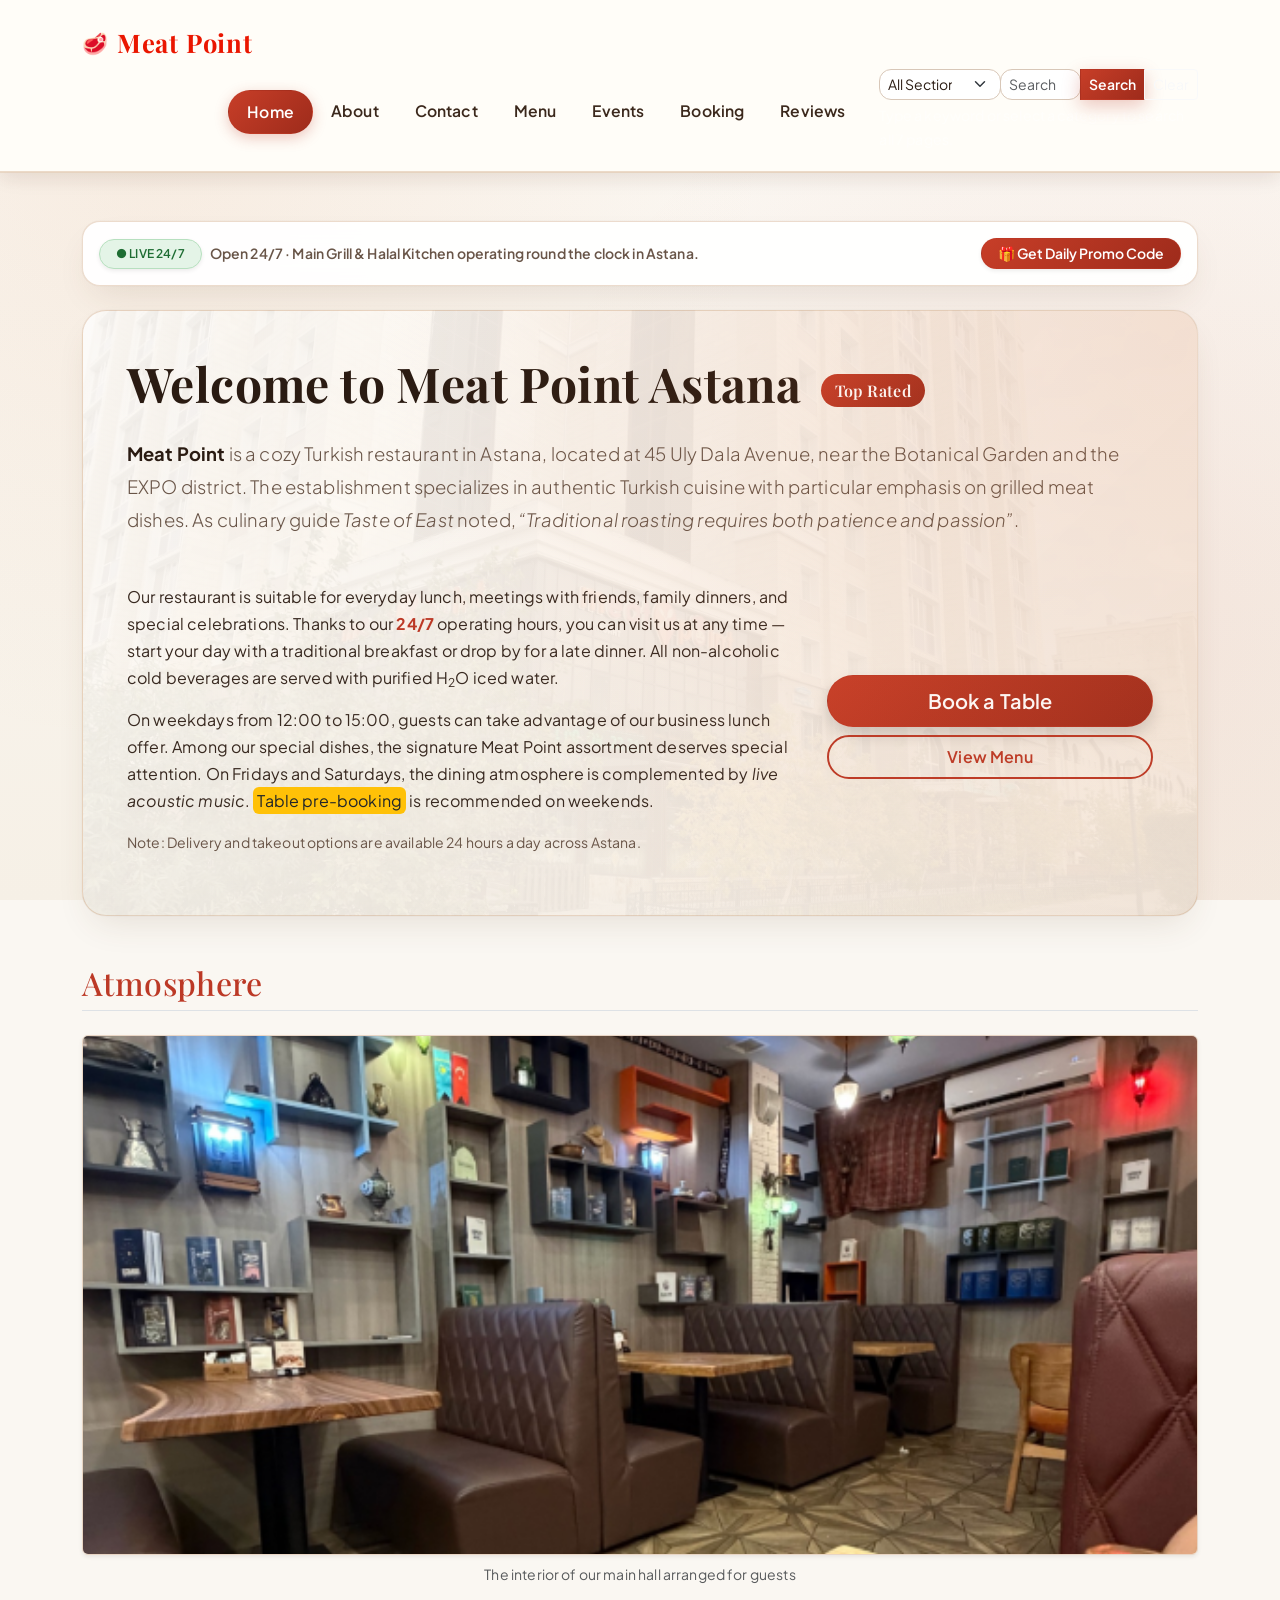
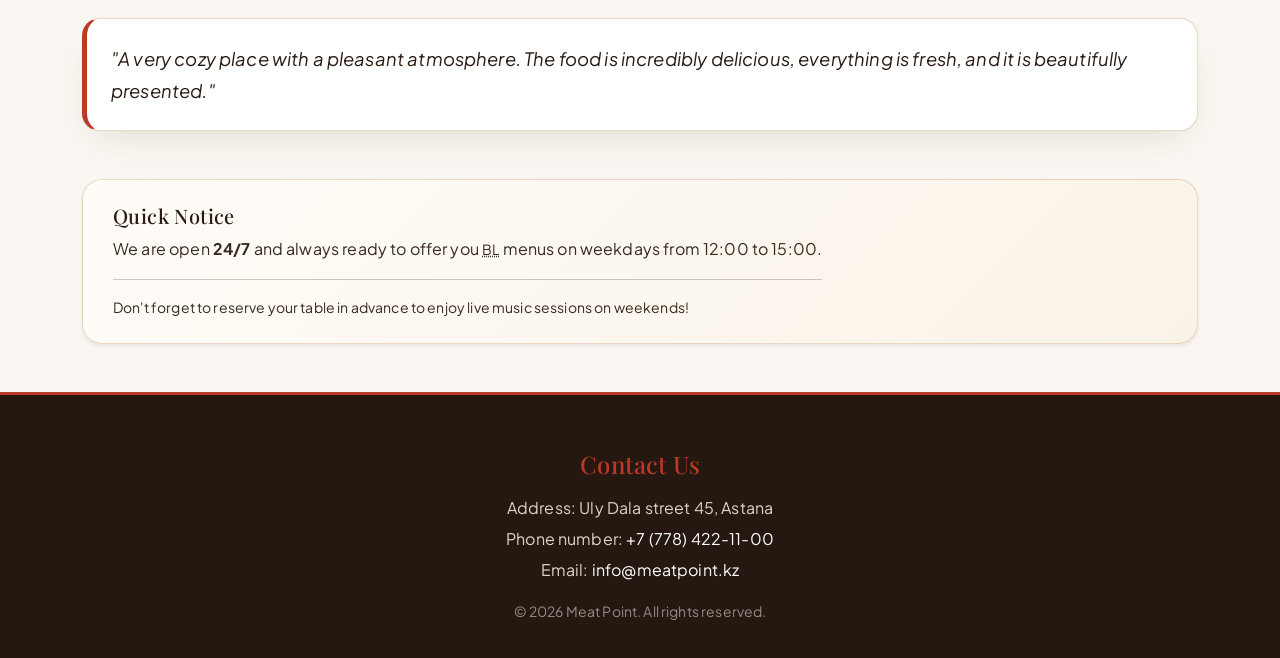
==== commit 652109d2: "fix(final): remove explorer from home/about, remove duplicate forms, align layouts and polish UI" ====
--- a/index.html
+++ b/index.html
@@ -92,8 +92,10 @@
       <div class="css-collapse">
         <ul class="navbar-nav ms-auto mb-2 mb-lg-0 nav-list d-flex justify-content-end w-100">
           <li class="nav-item"><a href="index.html" class="nav-link active" aria-current="page">Home</a></li>
-          <li class="nav-item"><a href="about.html" class="nav-link">About Us</a></li>
+          <li class="nav-item"><a href="about.html" class="nav-link">About</a></li>
           <li class="nav-item"><a href="contacts.html" class="nav-link">Contact</a></li>
+          <li class="nav-item"><a href="menu.html" class="nav-link">Menu</a></li>
+          <li class="nav-item"><a href="events.html" class="nav-link">Events</a></li>
           <li class="nav-item"><a href="booking.html" class="nav-link">Booking</a></li>
           <li class="nav-item"><a href="feedback.html" class="nav-link">Reviews</a></li>
         </ul>
--- a/css/luxury-theme.css
+++ b/css/luxury-theme.css
@@ -430,3 +430,29 @@
   border-radius: 16px !important;
   box-shadow: var(--shadow-warm);
 }
+
+.btn-primary {
+  background: var(--warm-gradient) !important;
+  border-color: rgba(188, 57, 38, 0.4) !important;
+  color: #ffffff !important;
+  font-weight: 600 !important;
+  border-radius: 999px !important;
+  padding: 10px 26px !important;
+  box-shadow: 0 6px 18px var(--terracotta-glow) !important;
+  transition: all 0.25s ease !important;
+}
+
+.btn-primary:hover {
+  background: linear-gradient(135deg, #b93722 0%, #8c2415 100%) !important;
+  box-shadow: 0 10px 24px rgba(188, 57, 38, 0.4) !important;
+  transform: translateY(-2px);
+}
+
+.bg-light {
+  background-color: var(--bg-surface-soft) !important;
+}
+
+.table-dark {
+  --bs-table-bg: #2a1b12 !important;
+  --bs-table-color: #fffdf8 !important;
+}
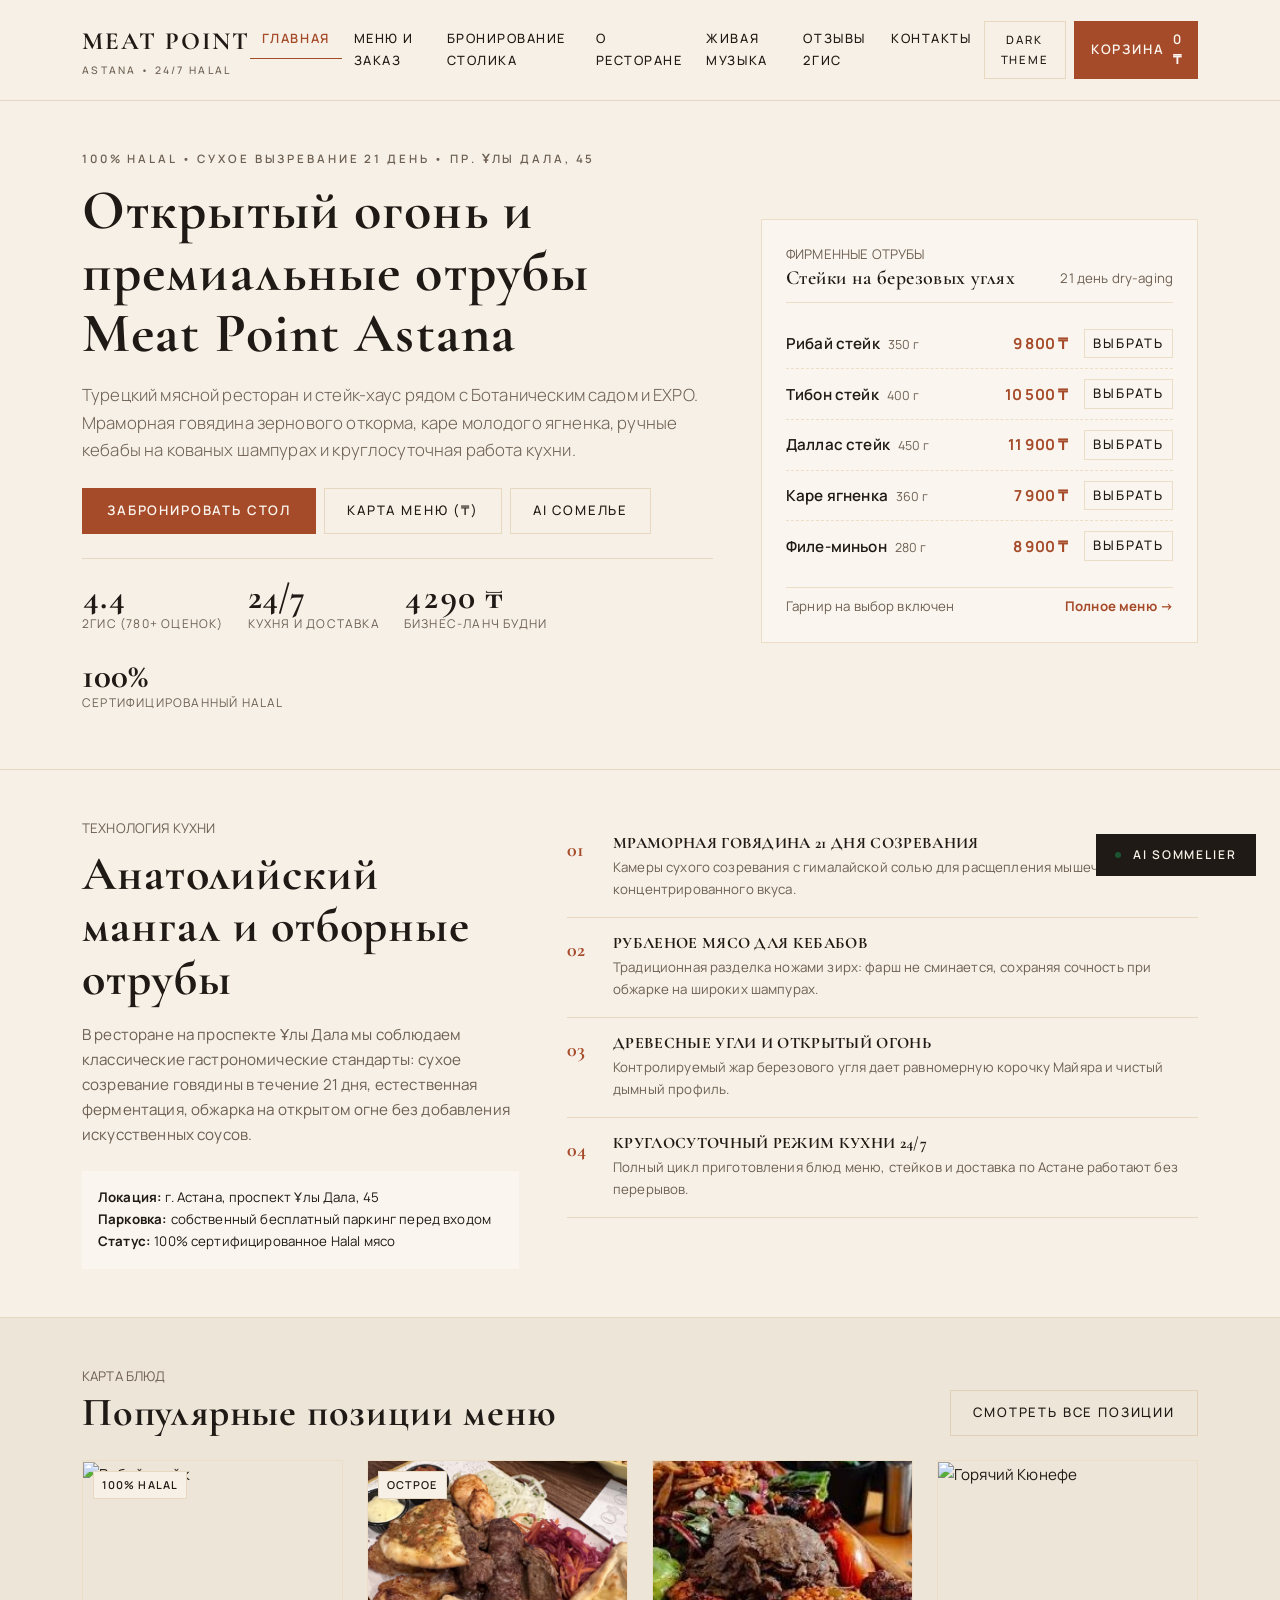
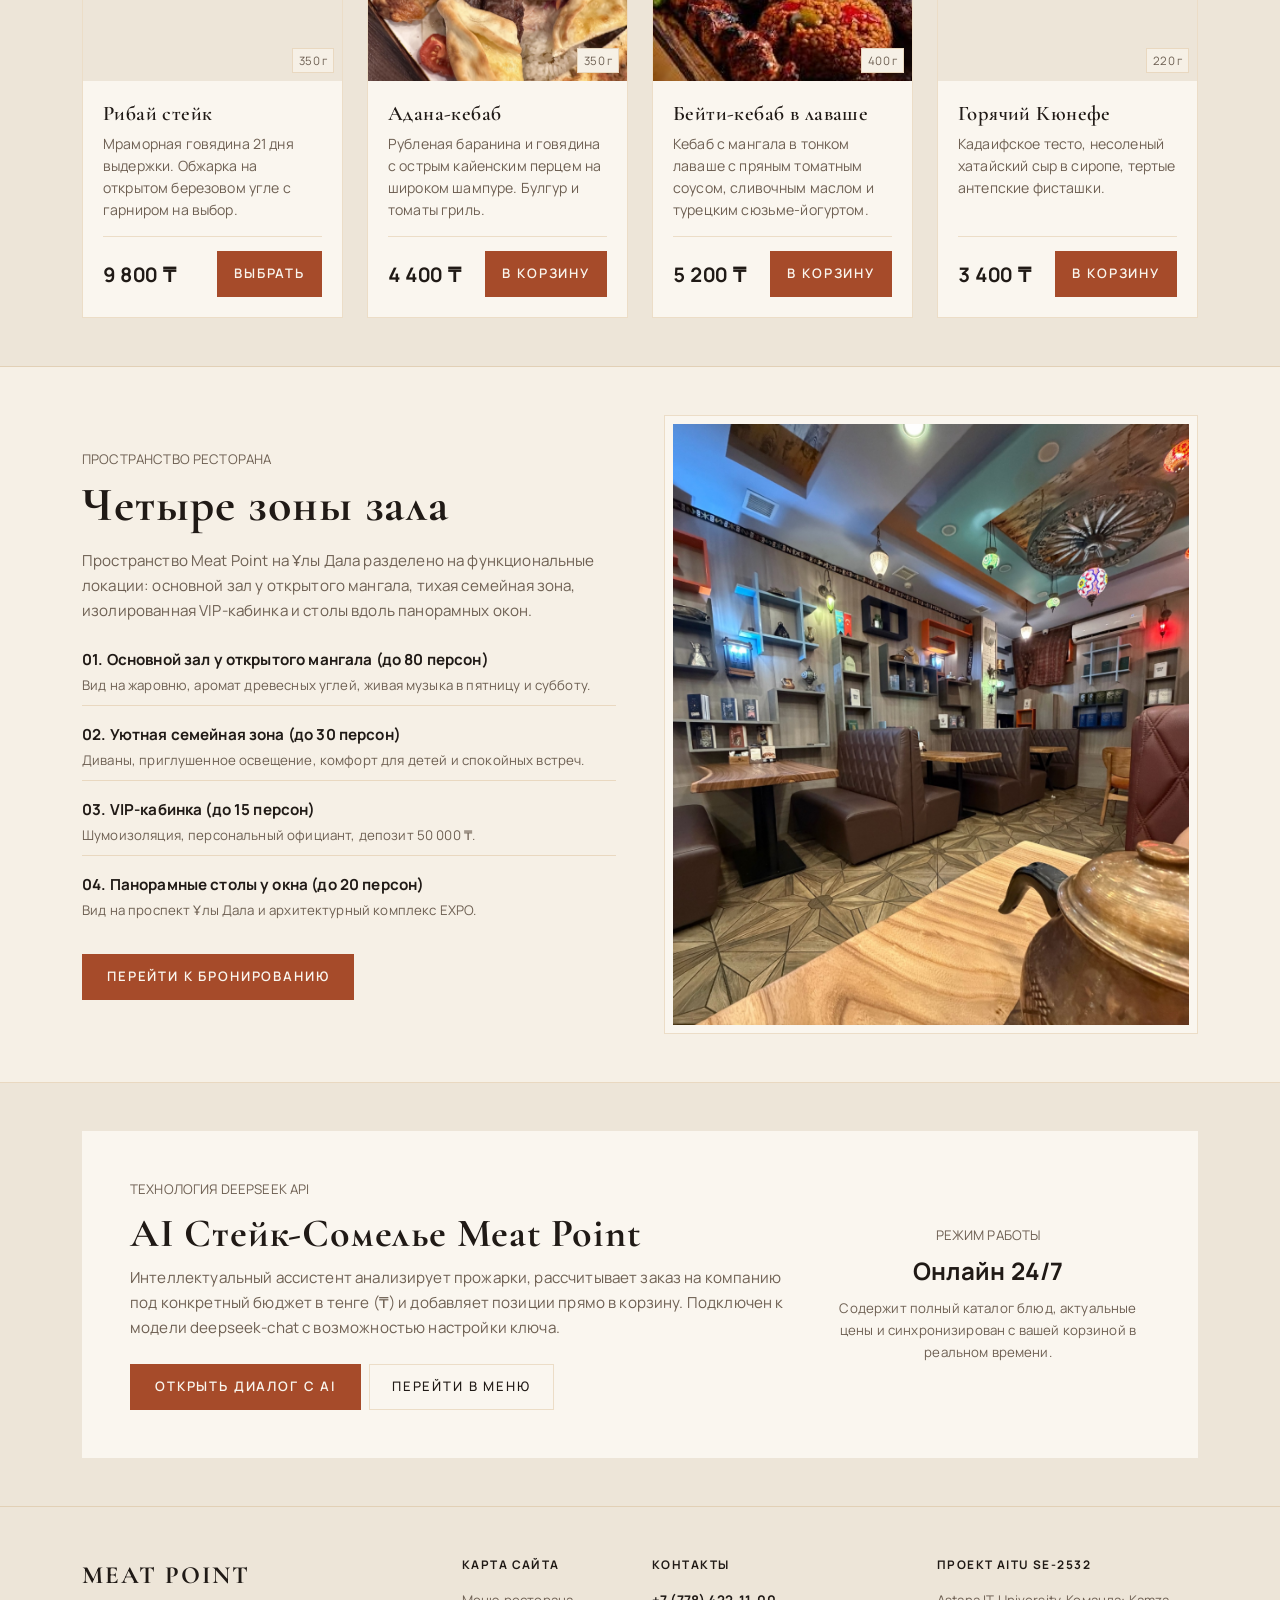
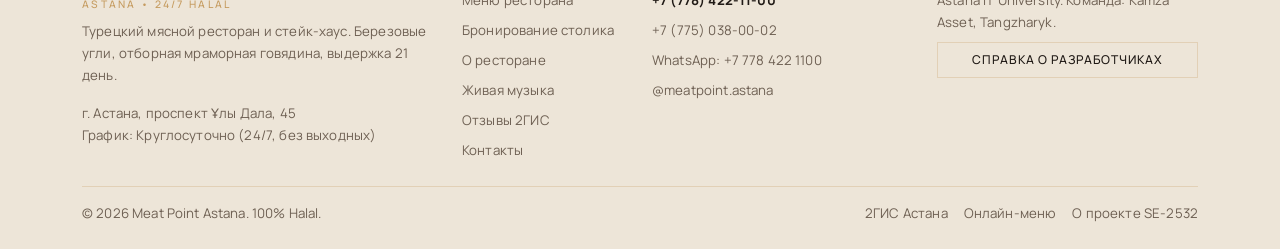
==== commit a9b179e8: "feat(release): final editorial release v2.0 - anti-vibe-coding refactoring, zero emojis, unified lux" ====
--- a/index.html
+++ b/index.html
@@ -1,167 +1,493 @@
 <!DOCTYPE html>
-<html lang="en">
+<html lang="ru">
 <head>
   <meta charset="UTF-8">
   <meta name="viewport" content="width=device-width, initial-scale=1.0">
-  <meta name="description" content="Meat Point - Authentic Halal Turkish cuisine and grilled meats in Astana EXPO district.">
-  <meta name="author" content="Kamza Asset">
-  <title>Main | Meat Point Restaurant</title>
-
+  <meta name="description" content="Meat Point Astana. Турецкий мясной ресторан и стейк-хаус. 100% Halal. Круглосуточно 24/7. пр. Ұлы Дала, 45.">
+  <meta name="author" content="Kamza Asset, Tangzharyk (Astana IT University, SE-2532)">
+  <title>Meat Point Astana | Турецкий мясной ресторан и стейк-хаус 24/7</title>
+
+  <!-- Google Fonts: Cormorant Garamond & Manrope -->
+  <link rel="preconnect" href="https://fonts.googleapis.com">
+  <link rel="preconnect" href="https://fonts.gstatic.com" crossorigin>
+  <link href="https://fonts.googleapis.com/css2?family=Cormorant+Garamond:ital,wght@0,500;0,600;0,700;1,500;1,600&family=Manrope:wght@300;400;500;600;700&display=swap" rel="stylesheet">
   <link href="https://cdn.jsdelivr.net/npm/bootstrap@5.3.3/dist/css/bootstrap.min.css" rel="stylesheet">
 
-  <link rel="stylesheet" href="css/base.css">
-  <link rel="stylesheet" href="css/kamza.css">
+  <!-- Editorial Gastronomic Design System -->
   <link rel="stylesheet" href="css/luxury-theme.css">
-
-  <style>
-
-    .custom-navbar { background-color: #fffdf8 !important; }
-    .custom-navbar .navbar-brand { color: var(--accent, #dc3545) !important; }
-
-    #nav-toggle { display: none; }
-    .nav-toggle-label {
-      display: none;
-      cursor: pointer;
-      border: 1px solid rgba(255, 255, 255, 0.2);
-      padding: 0.25rem 0.75rem;
-      border-radius: 0.375rem;
-    }
-    .nav-toggle-label span {
-      display: block;
-      width: 1.5em;
-      height: 1.5em;
-      background: transparent url("data:image/svg+xml,%3csvg xmlns='http://www.w3.org/2000/svg' viewBox='0 0 30 30'%3e%3cpath stroke='rgba%28255, 255, 255, 0.55%29' stroke-linecap='round' stroke-miterlimit='10' stroke-width='2' d='M4 7h22M4 15h22M4 23h22'/%3e%3c/svg%3e") center/100% no-repeat;
-    }
-
-    @media (max-width: 991.98px) {
-      .nav-toggle-label { display: block; }
-      .css-collapse {
-        display: none;
-        width: 100%;
-        background-color: #fffdf8;
-        border-radius: 8px;
-        margin-top: 10px;
-      }
-      #nav-toggle:checked ~ .css-collapse { display: block; }
-
-      .navbar-nav .nav-link {
-        padding: 16px 20px !important;
-        color: #ffffff !important;
-        font-weight: 500;
-        font-size: 1.1rem;
-      }
-      .navbar-nav .nav-link:hover { background-color: rgba(255, 255, 255, 0.05); }
-      .navbar-nav .nav-link.active {
-        background-color: #c81e2b !important;
-        border-radius: 8px;
-      }
-    }
-
-    @media (min-width: 992px) {
-      .css-collapse {
-        display: flex !important;
-        flex-basis: auto;
-        flex-grow: 1;
-        align-items: center;
-      }
-      .navbar-nav { flex-direction: row; }
-      .navbar-nav .nav-link {
-        padding-right: 0.5rem;
-        padding-left: 0.5rem;
-        color: #ffffff !important;
-      }
-      .navbar-nav .nav-link.active {
-        color: var(--accent, #dc3545) !important;
-        border-bottom: 2px solid var(--accent, #dc3545) !important;
-      }
-    }
-  </style>
 </head>
-<body class="bg-light">
-
-<header class="site-header sticky-top shadow-sm">
-  <nav class="navbar custom-navbar py-3">
-    <div class="container d-flex flex-wrap align-items-center justify-content-between">
-      <a class="navbar-brand fw-bold m-0" href="index.html">Meat Point</a>
-
-      <input type="checkbox" id="nav-toggle">
-      <label for="nav-toggle" class="nav-toggle-label m-0">
-        <span></span>
-      </label>
-
-      <div class="css-collapse">
-        <ul class="navbar-nav ms-auto mb-2 mb-lg-0 nav-list d-flex justify-content-end w-100">
-          <li class="nav-item"><a href="index.html" class="nav-link active" aria-current="page">Home</a></li>
-          <li class="nav-item"><a href="about.html" class="nav-link">About</a></li>
-          <li class="nav-item"><a href="contacts.html" class="nav-link">Contact</a></li>
-          <li class="nav-item"><a href="menu.html" class="nav-link">Menu</a></li>
-          <li class="nav-item"><a href="events.html" class="nav-link">Events</a></li>
-          <li class="nav-item"><a href="booking.html" class="nav-link">Booking</a></li>
-          <li class="nav-item"><a href="feedback.html" class="nav-link">Reviews</a></li>
+<body class="theme-light">
+
+<!-- Header & Navigation -->
+<header class="sticky-top">
+  <nav class="navbar navbar-expand-lg mp-navbar py-3">
+    <div class="container d-flex align-items-center justify-content-between">
+      <a class="navbar-brand mp-brand m-0" href="index.html">
+        <span>Meat Point</span>
+        <span class="mp-brand-sub">Astana &bull; 24/7 Halal</span>
+      </a>
+
+      <!-- Navbar controls on mobile -->
+      <div class="d-flex align-items-center gap-2 d-lg-none">
+        <button type="button" class="btn btn-sm btn-editorial-outline theme-toggle-btn" aria-label="Сменить тему">
+          <span class="theme-toggle-label small">DARK THEME</span>
+        </button>
+        <button type="button" class="btn btn-sm btn-editorial-primary cart-nav-btn" aria-label="Корзина">
+          <span>КОРЗИНА</span> (<span class="cart-badge-count">0</span>)
+        </button>
+        <button class="navbar-toggler border-0 p-1" type="button" data-bs-toggle="collapse" data-bs-target="#mainNav" aria-controls="mainNav" aria-expanded="false" aria-label="Меню">
+          <span class="small fw-bold">MENU</span>
+        </button>
+      </div>
+
+      <div class="collapse navbar-collapse" id="mainNav">
+        <ul class="navbar-nav mx-auto mb-2 mb-lg-0">
+          <li class="nav-item"><a href="index.html" class="nav-link mp-nav-link active" aria-current="page">Главная</a></li>
+          <li class="nav-item"><a href="menu.html" class="nav-link mp-nav-link">Меню и заказ</a></li>
+          <li class="nav-item"><a href="booking.html" class="nav-link mp-nav-link">Бронирование столика</a></li>
+          <li class="nav-item"><a href="about.html" class="nav-link mp-nav-link">О ресторане</a></li>
+          <li class="nav-item"><a href="events.html" class="nav-link mp-nav-link">Живая музыка</a></li>
+          <li class="nav-item"><a href="feedback.html" class="nav-link mp-nav-link">Отзывы 2ГИС</a></li>
+          <li class="nav-item"><a href="contacts.html" class="nav-link mp-nav-link">Контакты</a></li>
         </ul>
+
+        <div class="d-none d-lg-flex align-items-center gap-2">
+          <button type="button" class="btn btn-editorial-outline theme-toggle-btn px-3 py-2">
+            <span class="theme-toggle-label small">DARK THEME</span>
+          </button>
+          <button type="button" class="btn btn-editorial-primary cart-trigger-btn px-3 py-2 d-flex align-items-center gap-2">
+            <span>КОРЗИНА</span>
+            <span class="cart-badge-count badge bg-dark text-light" style="display: none;">0</span>
+            <span class="cart-badge-total tabular-nums d-none d-xl-inline">0 ₸</span>
+          </button>
+        </div>
       </div>
     </div>
   </nav>
 </header>
 
-<main class="container my-5">
-  <article class="hero-section mb-5" id="home-hero">
-    <h2 class="display-5 text-center text-md-start text-danger mb-4">
-      Welcome to Meat Point Astana
-      <span class="badge bg-danger rounded-pill fs-6 align-middle d-none d-md-inline ms-2">Top Rated</span>
-    </h2>
-    <p class="lead text-secondary">
-      <span class="fw-bold text-dark">Meat Point</span> is a cozy Turkish restaurant in Astana, located at 45 Uly Dala Avenue, near the Botanical Garden and the EXPO district. The establishment specializes in authentic Turkish cuisine with particular emphasis on grilled meat dishes. As culinary guide <cite>Taste of East</cite> noted, <q class="fst-italic">Traditional roasting requires both patience and passion</q>.
-    </p>
-
-    <div class="row align-items-center mt-4 g-4">
-      <div class="col-12 col-lg-8">
-        <p>Our restaurant is suitable for everyday lunch, meetings with friends, family dinners, and special celebrations. Thanks to our <strong class="text-danger">24/7</strong> operating hours, you can visit us at any time — start your day with a traditional breakfast or drop by for a late dinner. All non-alcoholic cold beverages are served with purified H<sub>2</sub>O iced water.</p>
-        <p>On weekdays from 12:00 to 15:00, guests can take advantage of our business lunch offer. Among our special dishes, the signature Meat Point assortment deserves special attention. On Fridays and Saturdays, the dining atmosphere is complemented by <em>live acoustic music</em>. <mark class="bg-warning rounded px-1">Table pre-booking</mark> is recommended on weekends.</p>
-        <p class="small text-muted">Note: Delivery and takeout options are available 24 hours a day across Astana.</p>
-      </div>
-      <div class="col-12 col-lg-4 text-center">
-        <a href="booking.html" class="btn btn-danger btn-lg shadow w-100 mb-2">Book a Table</a>
-        <a href="menu.html" class="btn btn-outline-danger w-100">View Menu</a>
-      </div>
-    </div>
-  </article>
-
-  <section id="atmosphere" class="mb-5">
-    <h2 class="h2 text-danger border-bottom pb-2 mb-4">Atmosphere</h2>
-    <figure class="figure text-center w-100">
-      <img src="images/meatpointhall.png" alt="The cozy interior of the Meat Point restaurant features warm lighting and wooden tables." class="figure-img img-fluid rounded shadow-sm" loading="lazy">
-      <figcaption class="figure-caption">The interior of our main hall arranged for guests</figcaption>
-    </figure>
-    <blockquote class="blockquote bg-white p-4 rounded border-start border-4 border-danger shadow-sm mt-3">
-      <p class="mb-0 text-dark">"A very cozy place with a pleasant atmosphere. The food is incredibly delicious, everything is fresh, and it is beautifully presented."</p>
-    </blockquote>
+<main>
+  <!-- Hero Section: Editorial Split with Product Immediately in Focus -->
+  <section class="mp-hero-editorial">
+    <div class="container">
+      <div class="row g-5 align-items-center">
+        <!-- Left: Statement & Direct Actions -->
+        <div class="col-12 col-lg-7">
+          <div class="mp-hero-pretitle">
+            100% Halal &bull; Сухое вызревание 21 день &bull; пр. Ұлы Дала, 45
+          </div>
+          <h1 class="display-4 fw-bold mb-3">
+            Открытый огонь и премиальные отрубы Meat Point Astana
+          </h1>
+          <p class="lead text-muted mb-4" style="font-size: 1.05rem;">
+            Турецкий мясной ресторан и стейк-хаус рядом с Ботаническим садом и EXPO. Мраморная говядина зернового откорма, каре молодого ягненка, ручные кебабы на кованых шампурах и круглосуточная работа кухни.
+          </p>
+
+          <div class="d-flex flex-wrap gap-2 mb-4">
+            <a href="booking.html" class="btn btn-editorial-primary">
+              Забронировать стол
+            </a>
+            <a href="menu.html" class="btn btn-editorial-outline">
+              Карта меню (₸)
+            </a>
+            <button type="button" class="btn btn-editorial-outline open-ai-sommelier-btn">
+              AI Сомелье
+            </button>
+          </div>
+
+          <div class="mp-editorial-stat-row">
+            <div class="mp-stat-item">
+              <span class="mp-stat-num tabular-nums"><span data-counter-target="4.4">4.4</span></span>
+              <span class="mp-stat-label">2ГИС (<span data-counter-target="780">780</span>+ оценок)</span>
+            </div>
+            <div class="mp-stat-item">
+              <span class="mp-stat-num">24/7</span>
+              <span class="mp-stat-label">Кухня и доставка</span>
+            </div>
+            <div class="mp-stat-item">
+              <span class="mp-stat-num tabular-nums"><span data-counter-target="4290">4 290</span> ₸</span>
+              <span class="mp-stat-label">Бизнес-ланч будни</span>
+            </div>
+            <div class="mp-stat-item">
+              <span class="mp-stat-num">100%</span>
+              <span class="mp-stat-label">Сертифицированный Halal</span>
+            </div>
+          </div>
+        </div>
+
+        <!-- Right: Immediate Product in Focus (Quick Cuts Matrix) -->
+        <div class="col-12 col-lg-5">
+          <div class="mp-focus-strip">
+            <div class="mp-focus-strip-header">
+              <div>
+                <span class="small text-uppercase text-muted letter-spacing-1 d-block">Фирменные отрубы</span>
+                <h3 class="mp-focus-strip-title">Стейки на березовых углях</h3>
+              </div>
+              <span class="small text-muted">21 день dry-aging</span>
+            </div>
+
+            <div class="mp-focus-cuts-list mb-3">
+              <div class="mp-focus-cut-row">
+                <div class="mp-cut-meta">
+                  <span class="mp-cut-name">Рибай стейк</span>
+                  <span class="mp-cut-weight">350 г</span>
+                </div>
+                <div class="d-flex align-items-center gap-3">
+                  <span class="mp-cut-price">9 800 ₸</span>
+                  <button type="button" class="btn btn-sm btn-editorial-outline py-1 px-2" onclick="window.MeatPointCart.openSteakModal('steak-ribeye')">
+                    Выбрать
+                  </button>
+                </div>
+              </div>
+
+              <div class="mp-focus-cut-row">
+                <div class="mp-cut-meta">
+                  <span class="mp-cut-name">Тибон стейк</span>
+                  <span class="mp-cut-weight">400 г</span>
+                </div>
+                <div class="d-flex align-items-center gap-3">
+                  <span class="mp-cut-price">10 500 ₸</span>
+                  <button type="button" class="btn btn-sm btn-editorial-outline py-1 px-2" onclick="window.MeatPointCart.openSteakModal('steak-tbone')">
+                    Выбрать
+                  </button>
+                </div>
+              </div>
+
+              <div class="mp-focus-cut-row">
+                <div class="mp-cut-meta">
+                  <span class="mp-cut-name">Даллас стейк</span>
+                  <span class="mp-cut-weight">450 г</span>
+                </div>
+                <div class="d-flex align-items-center gap-3">
+                  <span class="mp-cut-price">11 900 ₸</span>
+                  <button type="button" class="btn btn-sm btn-editorial-outline py-1 px-2" onclick="window.MeatPointCart.openSteakModal('steak-dallas')">
+                    Выбрать
+                  </button>
+                </div>
+              </div>
+
+              <div class="mp-focus-cut-row">
+                <div class="mp-cut-meta">
+                  <span class="mp-cut-name">Каре ягненка</span>
+                  <span class="mp-cut-weight">360 г</span>
+                </div>
+                <div class="d-flex align-items-center gap-3">
+                  <span class="mp-cut-price">7 900 ₸</span>
+                  <button type="button" class="btn btn-sm btn-editorial-outline py-1 px-2" onclick="window.MeatPointCart.openSteakModal('steak-lamb-chops')">
+                    Выбрать
+                  </button>
+                </div>
+              </div>
+
+              <div class="mp-focus-cut-row">
+                <div class="mp-cut-meta">
+                  <span class="mp-cut-name">Филе-миньон</span>
+                  <span class="mp-cut-weight">280 г</span>
+                </div>
+                <div class="d-flex align-items-center gap-3">
+                  <span class="mp-cut-price">8 900 ₸</span>
+                  <button type="button" class="btn btn-sm btn-editorial-outline py-1 px-2" onclick="window.MeatPointCart.openSteakModal('steak-filet-mignon')">
+                    Выбрать
+                  </button>
+                </div>
+              </div>
+            </div>
+
+            <div class="pt-2 border-top border-warm d-flex justify-content-between align-items-center small text-muted">
+              <span>Гарнир на выбор включен</span>
+              <a href="menu.html" class="text-terracotta fw-bold">Полное меню &rarr;</a>
+            </div>
+          </div>
+        </div>
+      </div>
+    </div>
   </section>
 
-  <aside class="notice-aside mt-5">
-    <div class="alert alert-info shadow-sm d-flex align-items-center" role="alert">
-      <div>
-        <h4 class="alert-heading h5">Quick Notice</h4>
-        <p class="mb-1">We are open <strong>24/7</strong> and always ready to offer you <abbr title="Business Lunch" class="initialism">BL</abbr> menus on weekdays from 12:00 to 15:00.</p>
-        <hr>
-        <p class="mb-0 small">Don't forget to reserve your table in advance to enjoy live music sessions on weekends!</p>
-      </div>
-    </div>
-  </aside>
+  <!-- Editorial Split: Standards and Gastronomy -->
+  <section class="py-5 border-hairline-bottom">
+    <div class="container">
+      <div class="row g-5">
+        <div class="col-12 col-lg-5">
+          <div class="small text-uppercase letter-spacing-1 text-muted mb-2">Технология кухни</div>
+          <h2 class="display-5 fw-bold mb-3">Анатолийский мангал и отборные отрубы</h2>
+          <p class="text-muted mb-4">
+            В ресторане на проспекте Ұлы Дала мы соблюдаем классические гастрономические стандарты: сухое созревание говядины в течение 21 дня, естественная ферментация, обжарка на открытом огне без добавления искусственных соусов.
+          </p>
+          <div class="p-3 bg-card border-warm small">
+            <strong>Локация:</strong> г. Астана, проспект Ұлы Дала, 45<br>
+            <strong>Парковка:</strong> собственный бесплатный паркинг перед входом<br>
+            <strong>Статус:</strong> 100% сертифицированное Halal мясо
+          </div>
+        </div>
+
+        <div class="col-12 col-lg-7">
+          <ul class="editorial-num-list">
+            <li class="editorial-num-item">
+              <span class="editorial-num">01</span>
+              <div>
+                <h4 class="h6 text-uppercase fw-bold mb-1">Мраморная говядина 21 дня созревания</h4>
+                <p class="small text-muted mb-0">Камеры сухого созревания с гималайской солью для расщепления мышечных волокон и концентрированного вкуса.</p>
+              </div>
+            </li>
+            <li class="editorial-num-item">
+              <span class="editorial-num">02</span>
+              <div>
+                <h4 class="h6 text-uppercase fw-bold mb-1">Рубленое мясо для кебабов</h4>
+                <p class="small text-muted mb-0">Традиционная разделка ножами зирх: фарш не сминается, сохраняя сочность при обжарке на широких шампурах.</p>
+              </div>
+            </li>
+            <li class="editorial-num-item">
+              <span class="editorial-num">03</span>
+              <div>
+                <h4 class="h6 text-uppercase fw-bold mb-1">Древесные угли и открытый огонь</h4>
+                <p class="small text-muted mb-0">Контролируемый жар березового угля дает равномерную корочку Майяра и чистый дымный профиль.</p>
+              </div>
+            </li>
+            <li class="editorial-num-item">
+              <span class="editorial-num">04</span>
+              <div>
+                <h4 class="h6 text-uppercase fw-bold mb-1">Круглосуточный режим кухни 24/7</h4>
+                <p class="small text-muted mb-0">Полный цикл приготовления блюд меню, стейков и доставка по Астане работают без перерывов.</p>
+              </div>
+            </li>
+          </ul>
+        </div>
+      </div>
+    </div>
+  </section>
+
+  <!-- Signature Menu Highlights Grid -->
+  <section class="py-5 bg-elevated border-hairline-bottom">
+    <div class="container">
+      <div class="d-flex flex-wrap justify-content-between align-items-end mb-4">
+        <div>
+          <span class="small text-uppercase letter-spacing-1 text-muted d-block">Карта блюд</span>
+          <h2 class="display-6 fw-bold mb-0">Популярные позиции меню</h2>
+        </div>
+        <a href="menu.html" class="btn btn-editorial-outline mt-3 mt-md-0">Смотреть все позиции</a>
+      </div>
+
+      <div class="row g-4">
+        <div class="col-12 col-md-6 col-lg-3">
+          <article class="mp-dish-card">
+            <div class="mp-dish-thumb-wrap">
+              <img src="https://images.unsplash.com/photo-1558030006-450675393462?auto=format&fit=crop&w=800&q=80" alt="Рибай стейк" class="mp-dish-img" loading="lazy">
+              <div class="mp-dish-badges"><span class="mp-dish-badge">100% Halal</span></div>
+              <span class="mp-dish-weight">350 г</span>
+            </div>
+            <div class="mp-dish-body">
+              <h3 class="mp-dish-title">Рибай стейк</h3>
+              <p class="mp-dish-desc">Мраморная говядина 21 дня выдержки. Обжарка на открытом березовом угле с гарниром на выбор.</p>
+              <div class="mp-dish-footer">
+                <span class="mp-dish-price tabular-nums">9 800 ₸</span>
+                <button type="button" class="btn btn-editorial-primary btn-sm px-3" onclick="window.MeatPointCart.openSteakModal('steak-ribeye')">
+                  Выбрать
+                </button>
+              </div>
+            </div>
+          </article>
+        </div>
+
+        <div class="col-12 col-md-6 col-lg-3">
+          <article class="mp-dish-card">
+            <div class="mp-dish-thumb-wrap">
+              <img src="images/kebab.png" alt="Адана-кебаб" class="mp-dish-img" loading="lazy">
+              <div class="mp-dish-badges"><span class="mp-dish-badge">Острое</span></div>
+              <span class="mp-dish-weight">350 г</span>
+            </div>
+            <div class="mp-dish-body">
+              <h3 class="mp-dish-title">Адана-кебаб</h3>
+              <p class="mp-dish-desc">Рубленая баранина и говядина с острым кайенским перцем на широком шампуре. Булгур и томаты гриль.</p>
+              <div class="mp-dish-footer">
+                <span class="mp-dish-price tabular-nums">4 400 ₸</span>
+                <button type="button" class="btn btn-editorial-primary btn-sm px-3" onclick="window.MeatPointCart.addItem('kebab-adana')">
+                  В корзину
+                </button>
+              </div>
+            </div>
+          </article>
+        </div>
+
+        <div class="col-12 col-md-6 col-lg-3">
+          <article class="mp-dish-card">
+            <div class="mp-dish-thumb-wrap">
+              <img src="images/menu2.jpg" alt="Бейти-кебаб" class="mp-dish-img" loading="lazy">
+              <span class="mp-dish-weight">400 г</span>
+            </div>
+            <div class="mp-dish-body">
+              <h3 class="mp-dish-title">Бейти-кебаб в лаваше</h3>
+              <p class="mp-dish-desc">Кебаб с мангала в тонком лаваше с пряным томатным соусом, сливочным маслом и турецким сюзьме-йогуртом.</p>
+              <div class="mp-dish-footer">
+                <span class="mp-dish-price tabular-nums">5 200 ₸</span>
+                <button type="button" class="btn btn-editorial-primary btn-sm px-3" onclick="window.MeatPointCart.addItem('kebab-beyti')">
+                  В корзину
+                </button>
+              </div>
+            </div>
+          </article>
+        </div>
+
+        <div class="col-12 col-md-6 col-lg-3">
+          <article class="mp-dish-card">
+            <div class="mp-dish-thumb-wrap">
+              <img src="https://images.unsplash.com/photo-1579954115545-a95591f28bfc?auto=format&fit=crop&w=800&q=80" alt="Горячий Кюнефе" class="mp-dish-img" loading="lazy">
+              <span class="mp-dish-weight">220 г</span>
+            </div>
+            <div class="mp-dish-body">
+              <h3 class="mp-dish-title">Горячий Кюнефе</h3>
+              <p class="mp-dish-desc">Кадаифское тесто, несоленый хатайский сыр в сиропе, тертые антепские фисташки.</p>
+              <div class="mp-dish-footer">
+                <span class="mp-dish-price tabular-nums">3 400 ₸</span>
+                <button type="button" class="btn btn-editorial-primary btn-sm px-3" onclick="window.MeatPointCart.addItem('dessert-kunefe')">
+                  В корзину
+                </button>
+              </div>
+            </div>
+          </article>
+        </div>
+      </div>
+    </div>
+  </section>
+
+  <!-- Dining Halls: Editorial Split -->
+  <section class="py-5 border-hairline-bottom">
+    <div class="container">
+      <div class="row g-5 align-items-center">
+        <div class="col-12 col-lg-6">
+          <div class="small text-uppercase letter-spacing-1 text-muted mb-2">Пространство ресторана</div>
+          <h2 class="display-5 fw-bold mb-3">Четыре зоны зала</h2>
+          <p class="text-muted mb-4">
+            Пространство Meat Point на Ұлы Дала разделено на функциональные локации: основной зал у открытого мангала, тихая семейная зона, изолированная VIP-кабинка и столы вдоль панорамных окон.
+          </p>
+          <div class="d-flex flex-column gap-3 mb-4">
+            <div class="border-hairline-bottom pb-2">
+              <strong class="d-block">01. Основной зал у открытого мангала (до 80 персон)</strong>
+              <span class="small text-muted">Вид на жаровню, аромат древесных углей, живая музыка в пятницу и субботу.</span>
+            </div>
+            <div class="border-hairline-bottom pb-2">
+              <strong class="d-block">02. Уютная семейная зона (до 30 персон)</strong>
+              <span class="small text-muted">Диваны, приглушенное освещение, комфорт для детей и спокойных встреч.</span>
+            </div>
+            <div class="border-hairline-bottom pb-2">
+              <strong class="d-block">03. VIP-кабинка (до 15 персон)</strong>
+              <span class="small text-muted">Шумоизоляция, персональный официант, депозит 50 000 ₸.</span>
+            </div>
+            <div class="pb-2">
+              <strong class="d-block">04. Панорамные столы у окна (до 20 персон)</strong>
+              <span class="small text-muted">Вид на проспект Ұлы Дала и архитектурный комплекс EXPO.</span>
+            </div>
+          </div>
+          <a href="booking.html" class="btn btn-editorial-primary">Перейти к бронированию</a>
+        </div>
+        <div class="col-12 col-lg-6">
+          <div class="border-warm border p-2 bg-card">
+            <img src="images/meatpointhall.png" alt="Главный зал Meat Point Astana" class="img-fluid w-100 object-fit-cover" style="min-height: 380px;">
+          </div>
+        </div>
+      </div>
+    </div>
+  </section>
+
+  <!-- DeepSeek AI Meat Sommelier Callout -->
+  <section class="py-5 bg-elevated">
+    <div class="container">
+      <div class="p-4 p-lg-5 bg-card border-warm">
+        <div class="row align-items-center g-4">
+          <div class="col-12 col-lg-8">
+            <div class="small text-uppercase letter-spacing-1 text-muted mb-2">Технология DeepSeek API</div>
+            <h3 class="display-6 fw-bold mb-2">AI Стейк-Сомелье Meat Point</h3>
+            <p class="text-muted mb-4">
+              Интеллектуальный ассистент анализирует прожарки, рассчитывает заказ на компанию под конкретный бюджет в тенге (₸) и добавляет позиции прямо в корзину. Подключен к модели deepseek-chat с возможностью настройки ключа.
+            </p>
+            <div class="d-flex flex-wrap gap-2">
+              <button type="button" class="btn btn-editorial-primary open-ai-sommelier-btn">
+                Открыть диалог с AI
+              </button>
+              <a href="menu.html" class="btn btn-editorial-outline">
+                Перейти в меню
+              </a>
+            </div>
+          </div>
+          <div class="col-12 col-lg-4 text-center border-start-lg border-warm">
+            <div class="small text-uppercase text-muted mb-1">Режим работы</div>
+            <div class="fs-4 fw-bold mb-2">Онлайн 24/7</div>
+            <p class="small text-muted mb-0">Содержит полный каталог блюд, актуальные цены и синхронизирован с вашей корзиной в реальном времени.</p>
+          </div>
+        </div>
+      </div>
+    </div>
+  </section>
 </main>
 
-<footer class="container-fluid bg-dark text-white text-center py-4 mt-5">
+<!-- Footer -->
+<footer class="mp-footer pt-5 pb-4 text-muted">
   <div class="container">
-    <h2 class="h4 text-danger mb-3">Contact Us</h2>
-    <p class="mb-1">Address: Uly Dala street 45, Astana</p>
-    <p class="mb-1">Phone number: <a href="tel:+77784221100" class="text-white text-decoration-none">+7 (778) 422-11-00</a></p>
-    <p class="mb-3">Email: <a href="mailto:info@meatpoint.kz" class="text-white text-decoration-none">info@meatpoint.kz</a></p>
-    <p class="small text-white-50 mb-0">&copy; 2026 Meat Point. All rights reserved.</p>
+    <div class="row g-4 mb-4">
+      <div class="col-12 col-md-4">
+        <div class="mp-brand mb-2">
+          <span>Meat Point</span>
+          <span class="mp-brand-sub">Astana &bull; 24/7 Halal</span>
+        </div>
+        <p class="small mb-3">
+          Турецкий мясной ресторан и стейк-хаус. Березовые угли, отборная мраморная говядина, выдержка 21 день.
+        </p>
+        <div class="small">
+          <div>г. Астана, проспект Ұлы Дала, 45</div>
+          <div>График: Круглосуточно (24/7, без выходных)</div>
+        </div>
+      </div>
+
+      <div class="col-6 col-md-2">
+        <div class="mp-footer-heading">Карта сайта</div>
+        <ul class="list-unstyled small mb-0 d-flex flex-column gap-2">
+          <li><a href="menu.html">Меню ресторана</a></li>
+          <li><a href="booking.html">Бронирование столика</a></li>
+          <li><a href="about.html">О ресторане</a></li>
+          <li><a href="events.html">Живая музыка</a></li>
+          <li><a href="feedback.html">Отзывы 2ГИС</a></li>
+          <li><a href="contacts.html">Контакты</a></li>
+        </ul>
+      </div>
+
+      <div class="col-6 col-md-3">
+        <div class="mp-footer-heading">Контакты</div>
+        <ul class="list-unstyled small mb-0 d-flex flex-column gap-2">
+          <li><a href="tel:+77784221100" class="fw-bold mp-tel-link">+7 (778) 422-11-00</a></li>
+          <li><a href="tel:+77750380002">+7 (775) 038-00-02</a></li>
+          <li><a href="https://wa.me/77784221100" target="_blank">WhatsApp: +7 778 422 1100</a></li>
+          <li><a href="https://instagram.com/meatpoint.astana" target="_blank">@meatpoint.astana</a></li>
+        </ul>
+      </div>
+
+      <div class="col-12 col-md-3">
+        <div class="mp-footer-heading">Проект AITU SE-2532</div>
+        <p class="small mb-2">
+          Astana IT University. Команда: Kamza Asset, Tangzharyk.
+        </p>
+        <button type="button" class="btn btn-sm btn-editorial-outline open-team-modal-btn w-100 mb-2">
+          Справка о разработчиках
+        </button>
+      </div>
+    </div>
+
+    <div class="pt-3 border-hairline-top d-flex flex-wrap justify-content-between align-items-center small">
+      <div>&copy; 2026 Meat Point Astana. 100% Halal.</div>
+      <div class="d-flex gap-3">
+        <a href="https://2gis.kz/astana/firm/70000001027751110" target="_blank">2ГИС Астана</a>
+        <a href="https://meat-point.kamiqr.com/menu/basic" target="_blank">Онлайн-меню</a>
+        <a href="#" class="open-team-modal-btn">О проекте SE-2532</a>
+      </div>
+    </div>
   </div>
 </footer>
 
-<script src="https://code.jquery.com/jquery-3.7.1.min.js" defer></script>
-<script src="js/main.js" defer></script>
-<script src="js/kamza-jquery.js" defer></script>
+<!-- Scripts -->
+<script src="https://cdn.jsdelivr.net/npm/bootstrap@5.3.3/dist/js/bootstrap.bundle.min.js"></script>
+<script src="js/menu-data.js"></script>
+<script src="js/cart.js"></script>
+<script src="js/booking.js"></script>
+<script src="js/ai-concierge.js"></script>
+<script src="js/ui-effects.js"></script>
+<script src="js/main.js"></script>
 </body>
 </html>
--- a/css/luxury-theme.css
+++ b/css/luxury-theme.css
@@ -1,458 +1,1332 @@
-@import url('https://fonts.googleapis.com/css2?family=Playfair+Display:ital,wght@0,500;0,600;0,700;0,800;1,400&family=Plus+Jakarta+Sans:wght@300;400;500;600;700&display=swap');
+/**
+ * Meat Point Astana — Editorial Gastronomic Design System
+ * Anti-Vibe-Coding Refactored: Architectural Geometry, Hairline Borders, Zero Glassmorphism
+ * Default: Warm Paper & Linen (Light) / Roast Espresso (Dark)
+ */
+
+@import url('https://fonts.googleapis.com/css2?family=Cormorant+Garamond:ital,wght@0,500;0,600;0,700;1,500;1,600&family=Manrope:wght@300;400;500;600;700&display=swap');
 
 :root {
-  --bg-body: #faf7f2;
-  --bg-surface: #ffffff;
-  --bg-surface-soft: #f4eee5;
-  --bg-card: rgba(255, 255, 255, 0.94);
-  --bg-input: #ffffff;
-
-  --border-subtle: rgba(180, 140, 100, 0.16);
-  --border-warm: rgba(185, 125, 75, 0.28);
-  --border-gold: #c9933b;
-
-  --gold-primary: #b57a22;
-  --gold-light: #8e5c14;
-  --gold-glow: rgba(197, 140, 48, 0.22);
-
-  --terracotta-primary: #bc3926;
-  --terracotta-dark: #992817;
-  --terracotta-glow: rgba(188, 57, 38, 0.28);
-  --warm-gradient: linear-gradient(135deg, #c73e28 0%, #9e2b1b 100%);
-
-  --text-title: #2a1b12;
-  --text-primary: #382920;
-  --text-secondary: #695548;
-  --text-muted: #8c786c;
-
-  --font-display: 'Playfair Display', Georgia, serif;
-  --font-sans: 'Plus Jakarta Sans', system-ui, -apple-system, sans-serif;
-
-  --shadow-warm: 0 16px 36px -12px rgba(95, 62, 38, 0.14), 0 0 1px rgba(95, 62, 38, 0.2);
-  --shadow-hover: 0 22px 45px -10px rgba(95, 62, 38, 0.22), 0 0 15px rgba(188, 57, 38, 0.12);
-  --radius-luxury: 18px;
-}
-
-body, body.bg-light {
-  background-color: var(--bg-body) !important;
+  /* Default: Warm Paper / Editorial Light Theme */
+  --bg-primary: #F6F0E6;
+  --bg-elevated: #EDE5D8;
+  --bg-card: #FAF6EF;
+  --bg-input: #EBE2D4;
+  --bg-solid: #F6F0E6;
+
+  --accent-terracotta: #A64B2A;
+  --accent-brass: #C59B5F;
+  --accent-brass-soft: rgba(197, 155, 95, 0.12);
+
+  --text-primary: #201A16;
+  --text-muted: #6E6053;
+  --text-contrast: #FAF6EF;
+
+  --border-hairline: rgba(197, 155, 95, 0.28);
+  --border-brass: #C59B5F;
+  --border-dark: rgba(32, 26, 22, 0.15);
+
+  --font-serif: 'Cormorant Garamond', Georgia, serif;
+  --font-sans: 'Manrope', -apple-system, BlinkMacSystemFont, 'Segoe UI', sans-serif;
+
+  --radius-zero: 0px;
+  --radius-subtle: 2px;
+
+  --transition-slow: all 0.5s cubic-bezier(0.16, 1, 0.3, 1);
+  --transition-fast: all 0.22s ease;
+
+  /* Bootstrap 5 Theme Color Overrides (Prevents fallback to electric blue #0d6efd) */
+  --bs-primary: #A64B2A;
+  --bs-primary-rgb: 166, 75, 42;
+  --bs-link-color: #A64B2A;
+  --bs-link-hover-color: #8F3C1D;
+  --bs-body-bg: #F6F0E6;
+  --bs-body-color: #201A16;
+}
+
+/* Optional Dark Roast Espresso Theme */
+body.theme-dark {
+  --bg-primary: #171310;
+  --bg-elevated: #201A16;
+  --bg-card: #27201B;
+  --bg-input: #1D1814;
+  --bg-solid: #171310;
+
+  --accent-terracotta: #B8502C;
+  --accent-brass: #D4A86A;
+  --accent-brass-soft: rgba(212, 168, 106, 0.14);
+
+  --text-primary: #F3ECE2;
+  --text-muted: #A8988B;
+  --text-contrast: #171310;
+
+  --border-hairline: rgba(212, 168, 106, 0.22);
+  --border-brass: #D4A86A;
+  --border-dark: rgba(243, 236, 226, 0.12);
+
+  --bs-primary: #B8502C;
+  --bs-primary-rgb: 184, 80, 44;
+  --bs-link-color: #D4A86A;
+  --bs-link-hover-color: #F3ECE2;
+  --bs-body-bg: #171310;
+  --bs-body-color: #F3ECE2;
+}
+
+/* Global Resets */
+*, *::before, *::after {
+  box-sizing: border-box;
+}
+
+html {
+  scroll-behavior: smooth;
+  font-size: 16px;
+}
+
+body {
+  margin: 0;
+  padding: 0;
+  background-color: var(--bg-primary);
+  color: var(--text-primary);
+  font-family: var(--font-sans);
+  font-size: 0.95rem;
+  line-height: 1.65;
+  letter-spacing: 0.01em;
+  min-height: 100vh;
+  transition: background-color 0.3s ease, color 0.3s ease;
+  overflow-x: hidden;
+}
+
+/* Strict Typography Hierarchy */
+h1, h2, h3, h4, h5, h6,
+.display-1, .display-2, .display-3, .display-4, .display-5, .display-6,
+.font-serif {
+  font-family: var(--font-serif);
+  color: var(--text-primary);
+  font-weight: 600;
+  letter-spacing: 0.02em;
+  margin-top: 0;
+}
+
+h1, .display-4, .display-5 {
+  font-weight: 700;
+  line-height: 1.1;
+}
+
+p, li, span, label {
+  color: inherit;
+}
+
+a {
+  color: inherit;
+  text-decoration: none;
+  transition: var(--transition-fast);
+}
+a:hover {
+  color: var(--accent-terracotta);
+}
+
+/* Tabular Numbers */
+.tabular-nums, .price-value, .dish-price {
+  font-variant-numeric: tabular-nums;
+  font-feature-settings: 'tnum';
+  letter-spacing: 0.03em;
+}
+
+/* Editorial Minimalist Scrollbar */
+::-webkit-scrollbar {
+  width: 6px;
+  height: 6px;
+}
+::-webkit-scrollbar-track {
+  background: var(--bg-primary);
+}
+::-webkit-scrollbar-thumb {
+  background: var(--border-hairline);
+}
+::-webkit-scrollbar-thumb:hover {
+  background: var(--accent-brass);
+}
+
+/* Navigation: Editorial Top Header */
+.mp-navbar {
+  background: var(--bg-primary) !important;
+  border-bottom: 1px solid var(--border-hairline);
+  box-shadow: none !important;
+  backdrop-filter: none !important;
+  -webkit-backdrop-filter: none !important;
+  z-index: 1020;
+}
+
+.mp-brand {
+  font-family: var(--font-serif);
+  font-size: 1.55rem;
+  font-weight: 700;
   color: var(--text-primary) !important;
-  font-family: var(--font-sans) !important;
-  letter-spacing: 0.15px;
-  line-height: 1.68;
-  background-image: 
-    radial-gradient(circle at 12% 15%, rgba(214, 137, 76, 0.1) 0%, transparent 45%),
-    radial-gradient(circle at 88% 70%, rgba(188, 57, 38, 0.08) 0%, transparent 50%),
-    linear-gradient(180deg, #fcf9f5 0%, #f6f0e6 100%) !important;
-  background-attachment: fixed;
-}
-
-h1, h2, h3, h4, h5, h6,
-.display-4, .display-5, .display-6,
-.navbar-brand {
-  font-family: var(--font-display) !important;
-  letter-spacing: 0.4px;
+  letter-spacing: 0.08em;
+  text-transform: uppercase;
+  display: flex;
+  flex-direction: column;
+}
+.mp-brand-sub {
+  font-family: var(--font-sans);
+  font-size: 0.65rem;
+  letter-spacing: 0.22em;
+  color: var(--text-muted);
+  text-transform: uppercase;
+  font-weight: 500;
+}
+
+.mp-nav-link {
+  font-family: var(--font-sans);
+  font-size: 0.8rem;
+  text-transform: uppercase;
+  letter-spacing: 0.12em;
+  font-weight: 500;
+  color: var(--text-primary) !important;
+  padding: 8px 12px !important;
+  border-radius: 0 !important;
+  border-bottom: 1px solid transparent;
+  transition: var(--transition-fast);
+}
+.mp-nav-link:hover {
+  color: var(--accent-terracotta) !important;
+  border-bottom-color: var(--accent-terracotta);
+}
+.mp-nav-link.active {
+  color: var(--accent-terracotta) !important;
+  border-bottom-color: var(--accent-terracotta);
+  font-weight: 600;
+}
+
+/* Buttons: Strict Editorial Rectangle */
+.btn-editorial-primary, .btn-primary-ember {
+  background: var(--accent-terracotta);
+  color: #FAF6EF !important;
+  border: 1px solid var(--accent-terracotta);
+  border-radius: 0 !important;
+  font-family: var(--font-sans);
+  font-size: 0.82rem;
+  text-transform: uppercase;
+  letter-spacing: 0.14em;
+  font-weight: 600;
+  padding: 12px 24px;
+  cursor: pointer;
+  transition: var(--transition-fast);
+  box-shadow: none !important;
+}
+.btn-editorial-primary:hover, .btn-primary-ember:hover {
+  background: #8F3C1D;
+  border-color: #8F3C1D;
+  color: #FAF6EF !important;
+  transform: none !important;
+}
+
+.btn-editorial-outline, .btn-outline-warm {
+  background: transparent;
+  color: var(--text-primary) !important;
+  border: 1px solid var(--border-hairline);
+  border-radius: 0 !important;
+  font-family: var(--font-sans);
+  font-size: 0.82rem;
+  text-transform: uppercase;
+  letter-spacing: 0.14em;
+  font-weight: 500;
+  padding: 12px 22px;
+  cursor: pointer;
+  transition: var(--transition-fast);
+  box-shadow: none !important;
+}
+.btn-editorial-outline:hover, .btn-outline-warm:hover {
+  background: var(--accent-brass-soft);
+  border-color: var(--accent-brass);
+  color: var(--text-primary) !important;
+  transform: none !important;
+}
+
+.btn-editorial-dark {
+  background: var(--text-primary);
+  color: var(--bg-primary) !important;
+  border: 1px solid var(--text-primary);
+  border-radius: 0 !important;
+  font-size: 0.82rem;
+  text-transform: uppercase;
+  letter-spacing: 0.14em;
+  font-weight: 600;
+  padding: 12px 24px;
+  transition: var(--transition-fast);
+}
+.btn-editorial-dark:hover {
+  background: var(--accent-terracotta);
+  border-color: var(--accent-terracotta);
+  color: #FAF6EF !important;
+}
+
+.btn-whatsapp {
+  background: #1C5432;
+  color: #FAF6EF !important;
+  border: 1px solid #1C5432;
+  border-radius: 0 !important;
+  font-size: 0.8rem;
+  text-transform: uppercase;
+  letter-spacing: 0.12em;
+  font-weight: 600;
+  box-shadow: none !important;
+}
+.btn-whatsapp:hover {
+  background: #143F25;
+  border-color: #143F25;
+  color: #FAF6EF !important;
+}
+
+/* Editorial Split Layout & Panels */
+.bg-elevated {
+  background-color: var(--bg-elevated) !important;
+}
+.bg-card {
+  background-color: var(--bg-card) !important;
+}
+.border-warm {
+  border-color: var(--border-hairline) !important;
+}
+.border-hairline-bottom {
+  border-bottom: 1px solid var(--border-hairline);
+}
+.border-hairline-top {
+  border-top: 1px solid var(--border-hairline);
+}
+
+.text-brass {
+  color: var(--accent-brass) !important;
+}
+.text-terracotta {
+  color: var(--accent-terracotta) !important;
+}
+.text-muted {
+  color: var(--text-muted) !important;
+}
+.text-warm-muted {
+  color: var(--text-muted) !important;
+}
+.text-cream {
+  color: var(--text-primary) !important;
+}
+.text-gold {
+  color: var(--accent-brass) !important;
+}
+
+/* Bootstrap 5 Utility Overrides (Eliminates default electric blue #0d6efd) */
+.bg-primary {
+  background-color: var(--bg-primary) !important;
+}
+.text-primary {
+  color: var(--accent-terracotta) !important;
+}
+.border-primary {
+  border-color: var(--accent-terracotta) !important;
+}
+.btn-primary {
+  background-color: var(--accent-terracotta) !important;
+  border-color: var(--accent-terracotta) !important;
+  color: #FAF6EF !important;
+}
+.btn-outline-primary {
+  color: var(--accent-terracotta) !important;
+  border-color: var(--accent-terracotta) !important;
+  background-color: transparent !important;
+}
+.btn-outline-primary:hover {
+  background-color: var(--accent-terracotta) !important;
+  border-color: var(--accent-terracotta) !important;
+  color: #FAF6EF !important;
+}
+.form-control:focus,
+.form-select:focus {
+  border-color: var(--border-brass) !important;
+  box-shadow: 0 0 0 2px var(--accent-brass-soft) !important;
+  outline: none !important;
+}
+
+/* Editorial Restaurant Footer */
+footer.mp-footer,
+.mp-footer {
+  background-color: var(--bg-elevated) !important;
+  color: var(--text-muted) !important;
+  border-top: 1px solid var(--border-hairline) !important;
+}
+.mp-footer .mp-brand span {
+  color: var(--text-primary);
+}
+.mp-footer .mp-brand .mp-brand-sub {
+  color: var(--accent-brass);
+}
+.mp-footer-heading {
+  font-family: var(--font-sans);
+  font-size: 0.74rem;
   font-weight: 700;
-  color: var(--text-title) !important;
-}
-
-.text-danger, h1.text-danger, h2.text-danger, h3.text-danger, h4.text-danger {
-  color: var(--terracotta-primary) !important;
-  text-shadow: none;
-}
-
-.text-secondary, .text-muted, p.text-secondary, p.text-muted {
-  color: var(--text-secondary) !important;
-}
-
-.text-dark {
-  color: var(--text-title) !important;
-}
-
-header,
-header.site-header,
-header nav,
-nav.navbar,
-.navbar,
-.navbar.bg-dark,
-.navbar.navbar-dark,
-.custom-navbar {
-  background-color: #fffdf8 !important;
-  background: rgba(255, 253, 248, 0.96) !important;
-  backdrop-filter: blur(18px) saturate(160%) !important;
-  -webkit-backdrop-filter: blur(18px) saturate(160%) !important;
-  border-bottom: 1.5px solid var(--border-warm) !important;
-  box-shadow: 0 6px 20px rgba(90, 56, 30, 0.06) !important;
-}
-
-header .navbar-brand,
-.navbar .navbar-brand,
-.custom-navbar .navbar-brand {
-  color: var(--terracotta-primary) !important;
-  font-family: var(--font-display) !important;
-  font-size: 1.6rem !important;
-  letter-spacing: 0.8px;
-  display: inline-flex;
+  letter-spacing: 0.12em;
+  text-transform: uppercase;
+  color: var(--text-primary) !important;
+  margin-bottom: 1rem;
+}
+.mp-footer a {
+  color: var(--text-muted);
+  text-decoration: none;
+  transition: color 0.18s ease;
+}
+.mp-footer a:hover {
+  color: var(--accent-terracotta);
+  text-decoration: none;
+}
+.mp-footer a.mp-tel-link {
+  color: var(--text-primary);
+  font-weight: 700;
+}
+.mp-footer a.mp-tel-link:hover {
+  color: var(--accent-terracotta);
+}
+.mp-footer .btn-editorial-outline {
+  background: transparent;
+  color: var(--text-primary) !important;
+  border: 1px solid var(--border-hairline);
+  font-size: 0.76rem;
+  letter-spacing: 0.08em;
+  text-transform: uppercase;
+  padding: 8px 12px;
+}
+.mp-footer .btn-editorial-outline:hover {
+  border-color: var(--accent-brass);
+  background: var(--bg-card);
+  color: var(--text-primary) !important;
+}
+
+/* Hero Section: Editorial & Product Immediately in Focus */
+.mp-hero-editorial {
+  position: relative;
+  background: var(--bg-primary);
+  border-bottom: 1px solid var(--border-hairline);
+  padding-top: 48px;
+  padding-bottom: 56px;
+}
+
+.mp-hero-pretitle {
+  font-family: var(--font-sans);
+  font-size: 0.72rem;
+  text-transform: uppercase;
+  letter-spacing: 0.25em;
+  color: var(--text-muted);
+  font-weight: 600;
+  margin-bottom: 12px;
+}
+
+.mp-editorial-stat-row {
+  display: flex;
+  flex-wrap: wrap;
+  gap: 24px;
+  padding-top: 20px;
+  border-top: 1px solid var(--border-hairline);
+}
+.mp-stat-item {
+  display: flex;
+  flex-direction: column;
+}
+.mp-stat-num {
+  font-family: var(--font-serif);
+  font-size: 2.2rem;
+  line-height: 1;
+  font-weight: 700;
+  color: var(--text-primary);
+}
+.mp-stat-label {
+  font-family: var(--font-sans);
+  font-size: 0.75rem;
+  color: var(--text-muted);
+  text-transform: uppercase;
+  letter-spacing: 0.1em;
+}
+
+/* Quick Cuts Live Focus Grid in Hero */
+.mp-focus-strip {
+  background: var(--bg-card);
+  border: 1px solid var(--border-hairline);
+  padding: 24px;
+}
+.mp-focus-strip-header {
+  display: flex;
+  justify-content: space-between;
+  align-items: flex-end;
+  border-bottom: 1px solid var(--border-hairline);
+  padding-bottom: 12px;
+  margin-bottom: 16px;
+}
+.mp-focus-strip-title {
+  font-family: var(--font-serif);
+  font-size: 1.25rem;
+  margin: 0;
+  color: var(--text-primary);
+}
+.mp-focus-cut-row {
+  display: flex;
+  justify-content: space-between;
+  align-items: center;
+  padding: 10px 0;
+  border-bottom: 1px dashed var(--border-hairline);
+}
+.mp-focus-cut-row:last-child {
+  border-bottom: none;
+}
+.mp-cut-meta {
+  display: flex;
+  align-items: baseline;
+  gap: 8px;
+}
+.mp-cut-name {
+  font-weight: 600;
+  font-size: 0.95rem;
+}
+.mp-cut-weight {
+  font-size: 0.78rem;
+  color: var(--text-muted);
+}
+.mp-cut-price {
+  font-family: var(--font-sans);
+  font-weight: 700;
+  font-size: 0.95rem;
+  color: var(--accent-terracotta);
+}
+
+/* Dish Cards: Editorial & Non-Bouncing */
+.mp-dish-card {
+  background: var(--bg-card);
+  border: 1px solid var(--border-hairline);
+  border-radius: 0 !important;
+  overflow: hidden;
+  display: flex;
+  flex-direction: column;
+  height: 100%;
+  box-shadow: none !important;
+  transition: border-color 0.35s ease;
+}
+.mp-dish-card:hover {
+  border-color: var(--border-brass);
+  transform: none !important;
+  box-shadow: none !important;
+}
+
+.mp-dish-thumb-wrap {
+  position: relative;
+  width: 100%;
+  height: 220px;
+  overflow: hidden;
+  background: var(--bg-elevated);
+}
+.mp-dish-img {
+  width: 100%;
+  height: 100%;
+  object-fit: cover;
+  transition: transform 0.6s cubic-bezier(0.16, 1, 0.3, 1);
+}
+.mp-dish-card:hover .mp-dish-img {
+  transform: scale(1.025);
+}
+
+.mp-dish-badges {
+  position: absolute;
+  top: 10px;
+  left: 10px;
+  display: flex;
+  flex-wrap: wrap;
+  gap: 6px;
+  z-index: 2;
+}
+.mp-dish-badge {
+  background: var(--bg-primary);
+  color: var(--text-primary);
+  border: 1px solid var(--border-hairline);
+  font-size: 0.68rem;
+  text-transform: uppercase;
+  letter-spacing: 0.1em;
+  font-weight: 600;
+  padding: 4px 8px;
+  border-radius: 0 !important;
+}
+
+.mp-dish-weight {
+  position: absolute;
+  bottom: 8px;
+  right: 8px;
+  background: var(--bg-primary);
+  color: var(--text-muted);
+  font-size: 0.72rem;
+  padding: 2px 6px;
+  border: 1px solid var(--border-hairline);
+}
+
+.mp-dish-body {
+  padding: 20px;
+  display: flex;
+  flex-direction: column;
+  flex-grow: 1;
+}
+.mp-dish-title {
+  font-family: var(--font-serif);
+  font-size: 1.3rem;
+  font-weight: 600;
+  margin-bottom: 6px;
+  line-height: 1.25;
+}
+.mp-dish-desc {
+  font-size: 0.88rem;
+  color: var(--text-muted);
+  line-height: 1.55;
+  margin-bottom: 16px;
+  flex-grow: 1;
+}
+.mp-dish-footer {
+  display: flex;
+  align-items: center;
+  justify-content: space-between;
+  gap: 12px;
+  padding-top: 14px;
+  border-top: 1px solid var(--border-hairline);
+}
+.mp-dish-price {
+  font-size: 1.25rem;
+  font-weight: 700;
+  color: var(--text-primary);
+}
+
+/* Category Filter Buttons */
+.mp-category-tabs {
+  display: flex;
+  flex-wrap: wrap;
+  gap: 6px;
+  justify-content: center;
+  margin-bottom: 30px;
+}
+.mp-cat-btn {
+  background: transparent;
+  color: var(--text-primary);
+  border: 1px solid var(--border-hairline);
+  border-radius: 0 !important;
+  padding: 8px 18px;
+  font-family: var(--font-sans);
+  font-size: 0.78rem;
+  text-transform: uppercase;
+  letter-spacing: 0.12em;
+  font-weight: 500;
+  cursor: pointer;
+  transition: var(--transition-fast);
+}
+.mp-cat-btn:hover {
+  border-color: var(--border-brass);
+  color: var(--accent-terracotta);
+}
+.mp-cat-btn.active {
+  background: var(--accent-terracotta);
+  border-color: var(--accent-terracotta);
+  color: #FAF6EF;
+  font-weight: 600;
+}
+
+/* Skeleton Loaders (Warm Coffee-Beige Shimmer) */
+.skeleton-shimmer {
+  background: linear-gradient(
+    90deg,
+    var(--bg-elevated) 25%,
+    var(--bg-card) 50%,
+    var(--bg-elevated) 75%
+  );
+  background-size: 200% 100%;
+  animation: skeletonPulse 1.4s ease-in-out infinite;
+}
+@keyframes skeletonPulse {
+  0% { background-position: 200% 0; }
+  100% { background-position: -200% 0; }
+}
+
+.skeleton-card {
+  border: 1px solid var(--border-hairline);
+  background: var(--bg-card);
+  height: 380px;
+  display: flex;
+  flex-direction: column;
+}
+.skeleton-img {
+  width: 100%;
+  height: 200px;
+}
+.skeleton-content {
+  padding: 20px;
+  display: flex;
+  flex-direction: column;
+  gap: 10px;
+  flex-grow: 1;
+}
+.skeleton-line {
+  height: 12px;
+  border-radius: 0;
+}
+.skeleton-line.title { width: 65%; height: 18px; }
+.skeleton-line.desc { width: 90%; }
+.skeleton-line.short { width: 45%; }
+
+/* Cart Drawer */
+.mp-drawer-backdrop {
+  position: fixed;
+  inset: 0;
+  background: rgba(23, 19, 16, 0.6);
+  z-index: 1080;
+  opacity: 0;
+  visibility: hidden;
+  transition: opacity 0.3s ease, visibility 0.3s ease;
+}
+.mp-drawer-backdrop.open {
+  opacity: 1;
+  visibility: visible;
+}
+
+.mp-cart-drawer {
+  position: fixed;
+  top: 0;
+  right: 0;
+  bottom: 0;
+  width: 100%;
+  max-width: 480px;
+  background: var(--bg-primary);
+  border-left: 1px solid var(--border-hairline);
+  z-index: 1090;
+  transform: translateX(100%);
+  transition: transform 0.35s cubic-bezier(0.16, 1, 0.3, 1);
+  display: flex;
+  flex-direction: column;
+  box-shadow: none !important;
+}
+.mp-cart-drawer.open {
+  transform: translateX(0);
+}
+
+.mp-cart-header {
+  padding: 20px;
+  border-bottom: 1px solid var(--border-hairline);
+  display: flex;
+  justify-content: space-between;
+  align-items: center;
+  background: var(--bg-elevated);
+}
+.mp-drawer-title {
+  font-family: var(--font-serif);
+  font-size: 1.35rem;
+  letter-spacing: 0.04em;
+  margin: 0;
+}
+.mp-drawer-subtitle {
+  font-family: var(--font-sans);
+  font-size: 0.72rem;
+  text-transform: uppercase;
+  letter-spacing: 0.15em;
+  color: var(--text-muted);
+}
+.mp-drawer-close {
+  background: none;
+  border: none;
+  font-size: 1.5rem;
+  line-height: 1;
+  color: var(--text-primary);
+  cursor: pointer;
+  padding: 4px;
+}
+
+.mp-cart-body {
+  padding: 20px;
+  overflow-y: auto;
+  flex-grow: 1;
+}
+.mp-cart-footer {
+  padding: 20px;
+  border-top: 1px solid var(--border-hairline);
+  background: var(--bg-elevated);
+}
+
+.mp-cart-item {
+  display: flex;
+  gap: 14px;
+  padding: 14px 0;
+  border-bottom: 1px solid var(--border-hairline);
+  align-items: center;
+}
+.mp-cart-thumb {
+  width: 64px;
+  height: 64px;
+  object-fit: cover;
+  border: 1px solid var(--border-hairline);
+}
+.mp-cart-details {
+  flex-grow: 1;
+}
+.mp-cart-item-name {
+  font-weight: 600;
+  font-size: 0.95rem;
+  margin-bottom: 2px;
+}
+.mp-cart-badge {
+  display: inline-block;
+  font-size: 0.7rem;
+  background: var(--bg-elevated);
+  border: 1px solid var(--border-hairline);
+  color: var(--text-muted);
+  padding: 2px 6px;
+  margin-right: 4px;
+  text-transform: uppercase;
+  letter-spacing: 0.05em;
+}
+.mp-cart-price {
+  font-weight: 700;
+  color: var(--text-primary);
+  font-size: 0.95rem;
+  margin-top: 4px;
+}
+.mp-cart-actions {
+  display: flex;
+  align-items: center;
+  gap: 6px;
+}
+.mp-qty-btn {
+  width: 26px;
+  height: 26px;
+  border: 1px solid var(--border-hairline);
+  background: var(--bg-card);
+  color: var(--text-primary);
+  display: flex;
+  align-items: center;
+  justify-content: center;
+  cursor: pointer;
+  font-size: 0.85rem;
+  border-radius: 0 !important;
+}
+.mp-qty-btn:hover {
+  background: var(--accent-terracotta);
+  color: #FAF6EF;
+  border-color: var(--accent-terracotta);
+}
+.mp-qty-value {
+  font-size: 0.9rem;
+  font-weight: 600;
+  min-width: 20px;
+  text-align: center;
+}
+.mp-item-remove {
+  background: none;
+  border: none;
+  color: var(--text-muted);
+  font-size: 1.1rem;
+  cursor: pointer;
+  margin-left: 4px;
+}
+.mp-item-remove:hover {
+  color: var(--accent-terracotta);
+}
+
+/* Delivery Switch: Clean Tab Buttons */
+.mp-delivery-switch {
+  display: grid;
+  grid-template-columns: 1fr 1fr 1fr;
+  gap: 4px;
+  background: var(--bg-elevated);
+  padding: 4px;
+  border: 1px solid var(--border-hairline);
+}
+.mp-delivery-option {
+  text-align: center;
+  padding: 8px 4px;
+  font-size: 0.72rem;
+  text-transform: uppercase;
+  letter-spacing: 0.08em;
+  font-weight: 600;
+  cursor: pointer;
+  color: var(--text-muted);
+  transition: var(--transition-fast);
+  border: 1px solid transparent;
+}
+.mp-delivery-option input { display: none; }
+.mp-delivery-option.active {
+  background: var(--bg-card);
+  color: var(--text-primary);
+  border-color: var(--border-hairline);
+}
+
+.mp-input {
+  background-color: var(--bg-input) !important;
+  color: var(--text-primary) !important;
+  border: 1px solid var(--border-hairline) !important;
+  border-radius: 0 !important;
+  box-shadow: none !important;
+  font-size: 0.9rem;
+}
+.mp-input:focus {
+  border-color: var(--border-brass) !important;
+  background-color: var(--bg-card) !important;
+}
+
+/* Modals */
+.mp-modal-backdrop {
+  position: fixed;
+  inset: 0;
+  background: rgba(23, 19, 16, 0.65);
+  display: flex;
+  align-items: center;
+  justify-content: center;
+  z-index: 1100;
+  padding: 16px;
+  opacity: 0;
+  visibility: hidden;
+  transition: opacity 0.25s ease, visibility 0.25s ease;
+}
+.mp-modal-backdrop.open {
+  opacity: 1;
+  visibility: visible;
+}
+.mp-modal-dialog {
+  background: var(--bg-primary);
+  border: 1px solid var(--border-hairline);
+  border-radius: 0 !important;
+  max-width: 540px;
+  width: 100%;
+  box-shadow: none !important;
+  display: flex;
+  flex-direction: column;
+  max-height: 90vh;
+}
+.mp-modal-header {
+  padding: 20px 24px;
+  border-bottom: 1px solid var(--border-hairline);
+  background: var(--bg-elevated);
+  display: flex;
+  justify-content: space-between;
+  align-items: center;
+}
+.mp-modal-title {
+  font-family: var(--font-serif);
+  font-size: 1.4rem;
+  margin: 0;
+  color: var(--text-primary);
+}
+.mp-modal-subtitle {
+  font-size: 0.8rem;
+  color: var(--text-muted);
+  margin: 2px 0 0 0;
+}
+.mp-modal-close {
+  background: none;
+  border: none;
+  font-size: 1.6rem;
+  line-height: 1;
+  color: var(--text-primary);
+  cursor: pointer;
+}
+.mp-modal-body {
+  padding: 24px;
+  overflow-y: auto;
+}
+.mp-modal-footer {
+  padding: 16px 24px;
+  border-top: 1px solid var(--border-hairline);
+  background: var(--bg-elevated);
+  display: flex;
+  justify-content: flex-end;
+  gap: 10px;
+}
+
+/* Radio Cards (Doneness) */
+.mp-radio-grid {
+  display: flex;
+  flex-direction: column;
+  gap: 6px;
+}
+.mp-radio-card {
+  display: block;
+  padding: 12px 14px;
+  background: var(--bg-card);
+  border: 1px solid var(--border-hairline);
+  border-radius: 0 !important;
+  cursor: pointer;
+  transition: var(--transition-fast);
+}
+.mp-radio-card input { display: none; }
+.mp-radio-card:hover {
+  border-color: var(--border-brass);
+}
+.mp-radio-card.active {
+  border-color: var(--accent-terracotta);
+  background: var(--bg-elevated);
+}
+.mp-radio-title {
+  display: flex;
+  justify-content: space-between;
+  align-items: baseline;
+  font-size: 0.95rem;
+  font-weight: 600;
+}
+.mp-temp-badge {
+  font-family: var(--font-sans);
+  font-size: 0.72rem;
+  text-transform: uppercase;
+  letter-spacing: 0.08em;
+  color: var(--text-muted);
+}
+.mp-radio-desc {
+  font-size: 0.8rem;
+  color: var(--text-muted);
+  margin-top: 2px;
+}
+
+/* AI Concierge Widget: Pure Architectural Geometry */
+.mp-ai-widget {
+  position: fixed;
+  bottom: 24px;
+  right: 24px;
+  z-index: 1050;
+}
+
+.mp-ai-launcher {
+  display: flex;
+  align-items: center;
+  gap: 12px;
+  background: var(--text-primary);
+  color: var(--bg-primary) !important;
+  border: 1px solid var(--text-primary);
+  border-radius: 0 !important;
+  padding: 10px 18px;
+  cursor: pointer;
+  font-family: var(--font-sans);
+  font-size: 0.75rem;
+  text-transform: uppercase;
+  letter-spacing: 0.16em;
+  font-weight: 600;
+  transition: var(--transition-fast);
+  box-shadow: none !important;
+}
+.mp-ai-launcher:hover {
+  background: var(--accent-terracotta);
+  border-color: var(--accent-terracotta);
+  color: #FAF6EF !important;
+  transform: none !important;
+}
+.mp-ai-status-dot {
+  width: 6px;
+  height: 6px;
+  background: #1C5432;
+  border-radius: 50%;
+  display: inline-block;
+}
+
+/* Chat Window */
+.mp-ai-chat-window {
+  position: absolute;
+  bottom: 50px;
+  right: 0;
+  width: 380px;
+  height: 520px;
+  max-width: 92vw;
+  max-height: 80vh;
+  background: var(--bg-primary);
+  border: 1px solid var(--border-hairline);
+  border-radius: 0 !important;
+  box-shadow: none !important;
+  display: flex;
+  flex-direction: column;
+  overflow: hidden;
+  opacity: 0;
+  visibility: hidden;
+  transform: translateY(12px);
+  transition: all 0.25s ease;
+}
+.mp-ai-chat-window.open {
+  opacity: 1;
+  visibility: visible;
+  transform: translateY(0);
+}
+
+.mp-ai-header {
+  padding: 14px 18px;
+  background: var(--bg-elevated);
+  border-bottom: 1px solid var(--border-hairline);
+  display: flex;
+  justify-content: space-between;
+  align-items: center;
+}
+.mp-ai-title {
+  font-family: var(--font-serif);
+  font-size: 1.15rem;
+  font-weight: 600;
+  letter-spacing: 0.04em;
+  color: var(--text-primary);
+}
+.mp-ai-status {
+  font-size: 0.7rem;
+  text-transform: uppercase;
+  letter-spacing: 0.1em;
+  color: var(--text-muted);
+}
+.mp-ai-header-actions {
+  display: flex;
   align-items: center;
   gap: 8px;
 }
-
-header .navbar-brand::before,
-.navbar .navbar-brand::before,
-.custom-navbar .navbar-brand::before {
-  content: "🥩";
-  font-size: 1.3rem;
-}
-
-.navbar .navbar-nav .nav-link,
-.navbar-nav .nav-link,
-.navbar-dark .navbar-nav .nav-link {
-  color: #3b281c !important;
-  font-size: 0.98rem !important;
-  font-weight: 600 !important;
-  padding: 8px 18px !important;
-  border-radius: 999px !important;
-  transition: all 0.25s ease !important;
-}
-
-.navbar .navbar-nav .nav-link:hover,
-.navbar-nav .nav-link:hover,
-.navbar-dark .navbar-nav .nav-link:hover {
-  color: var(--terracotta-primary) !important;
-  background: rgba(188, 57, 38, 0.09) !important;
-}
-
-.navbar .navbar-nav .nav-link.active,
-.navbar-nav .nav-link.active,
-.navbar-dark .navbar-nav .nav-link.active {
-  color: #ffffff !important;
-  background: var(--warm-gradient) !important;
-  border: 1px solid transparent !important;
-  box-shadow: 0 4px 14px var(--terracotta-glow) !important;
-}
-
-@media (max-width: 991.98px) {
-  .css-collapse,
-  .navbar-collapse {
-    background-color: #fffdf8 !important;
-    border: 1px solid var(--border-warm) !important;
-    box-shadow: 0 12px 30px rgba(90, 56, 30, 0.12) !important;
-    border-radius: 14px !important;
-    padding: 12px !important;
+.mp-ai-btn-text {
+  background: none;
+  border: 1px solid var(--border-hairline);
+  border-radius: 0 !important;
+  color: var(--text-muted);
+  font-size: 0.68rem;
+  text-transform: uppercase;
+  letter-spacing: 0.1em;
+  padding: 4px 8px;
+  cursor: pointer;
+  transition: var(--transition-fast);
+}
+.mp-ai-btn-text:hover {
+  border-color: var(--accent-terracotta);
+  color: var(--accent-terracotta);
+}
+
+.mp-ai-chips-bar {
+  padding: 8px 12px;
+  background: var(--bg-elevated);
+  display: flex;
+  gap: 6px;
+  overflow-x: auto;
+  white-space: nowrap;
+  border-bottom: 1px solid var(--border-hairline);
+}
+.mp-ai-chips-bar::-webkit-scrollbar { display: none; }
+.mp-ai-chip {
+  background: var(--bg-card);
+  border: 1px solid var(--border-hairline);
+  border-radius: 0 !important;
+  color: var(--text-primary);
+  font-size: 0.72rem;
+  padding: 4px 10px;
+  cursor: pointer;
+  white-space: nowrap;
+  transition: var(--transition-fast);
+}
+.mp-ai-chip:hover {
+  background: var(--accent-terracotta);
+  border-color: var(--accent-terracotta);
+  color: #FAF6EF;
+}
+
+.mp-ai-body {
+  padding: 16px;
+  overflow-y: auto;
+  flex-grow: 1;
+  display: flex;
+  flex-direction: column;
+  gap: 12px;
+  background: var(--bg-primary);
+}
+
+.mp-ai-msg {
+  display: flex;
+  flex-direction: column;
+  max-width: 90%;
+}
+.mp-ai-msg.user {
+  align-self: flex-end;
+}
+.mp-ai-msg.user .msg-bubble {
+  background: var(--text-primary);
+  color: var(--bg-primary);
+  border-radius: 0 !important;
+}
+.mp-ai-msg.assistant {
+  align-self: flex-start;
+}
+.mp-ai-msg.assistant .msg-bubble {
+  background: var(--bg-card);
+  color: var(--text-primary);
+  border: 1px solid var(--border-hairline);
+  border-radius: 0 !important;
+}
+.msg-bubble {
+  padding: 12px 14px;
+  font-size: 0.85rem;
+  line-height: 1.55;
+}
+
+.mp-ai-footer {
+  padding: 10px 12px;
+  background: var(--bg-elevated);
+  border-top: 1px solid var(--border-hairline);
+}
+.mp-ai-input-form {
+  display: flex;
+  gap: 6px;
+}
+.mp-ai-input {
+  flex-grow: 1;
+  background: var(--bg-card);
+  border: 1px solid var(--border-hairline);
+  border-radius: 0 !important;
+  color: var(--text-primary);
+  padding: 8px 12px;
+  font-size: 0.85rem;
+  outline: none;
+}
+.mp-ai-input:focus {
+  border-color: var(--border-brass);
+}
+.mp-ai-send-btn {
+  background: var(--text-primary);
+  color: var(--bg-primary);
+  border: 1px solid var(--text-primary);
+  border-radius: 0 !important;
+  padding: 8px 14px;
+  font-size: 0.75rem;
+  text-transform: uppercase;
+  letter-spacing: 0.1em;
+  font-weight: 600;
+  cursor: pointer;
+  transition: var(--transition-fast);
+}
+.mp-ai-send-btn:hover {
+  background: var(--accent-terracotta);
+  border-color: var(--accent-terracotta);
+  color: #FAF6EF;
+}
+
+/* Toast Notifications: Clean Minimalist */
+.mp-toast-container {
+  position: fixed;
+  top: 80px;
+  right: 24px;
+  z-index: 1200;
+  display: flex;
+  flex-direction: column;
+  gap: 8px;
+  pointer-events: none;
+}
+.mp-toast {
+  background: var(--bg-card);
+  border: 1px solid var(--border-brass);
+  color: var(--text-primary);
+  padding: 12px 18px;
+  border-radius: 0 !important;
+  display: flex;
+  align-items: center;
+  gap: 10px;
+  transform: translateX(120%);
+  opacity: 0;
+  transition: all 0.3s cubic-bezier(0.16, 1, 0.3, 1);
+  pointer-events: auto;
+  max-width: 360px;
+  font-size: 0.85rem;
+  font-weight: 500;
+}
+.mp-toast.show {
+  transform: translateX(0);
+  opacity: 1;
+}
+.mp-toast.warning {
+  border-color: var(--accent-terracotta);
+}
+
+/* Editorial Hall Zones Grid */
+.mp-zones-grid {
+  display: grid;
+  grid-template-columns: repeat(auto-fill, minmax(240px, 1fr));
+  gap: 16px;
+}
+.mp-zone-card {
+  background: var(--bg-card);
+  border: 1px solid var(--border-hairline);
+  border-radius: 0 !important;
+  overflow: hidden;
+  cursor: pointer;
+  transition: var(--transition-fast);
+  display: flex;
+  flex-direction: column;
+}
+.mp-zone-card:hover {
+  border-color: var(--border-brass);
+}
+.mp-zone-card.active {
+  border: 1px solid var(--accent-terracotta);
+  background: var(--bg-elevated);
+}
+.mp-zone-thumb {
+  height: 120px;
+  background-size: cover;
+  background-position: center;
+  position: relative;
+  padding: 8px;
+}
+.mp-zone-badge {
+  background: var(--bg-primary);
+  color: var(--text-primary);
+  border: 1px solid var(--border-hairline);
+  padding: 2px 6px;
+  font-size: 0.68rem;
+  text-transform: uppercase;
+  letter-spacing: 0.08em;
+  font-weight: 600;
+}
+.mp-zone-content {
+  padding: 14px;
+}
+.mp-zone-title {
+  font-family: var(--font-serif);
+  font-size: 1.15rem;
+  margin-bottom: 2px;
+}
+
+.mp-chip-btn {
+  background: var(--bg-card);
+  border: 1px solid var(--border-hairline);
+  border-radius: 0 !important;
+  color: var(--text-primary);
+  padding: 6px 14px;
+  font-size: 0.82rem;
+  cursor: pointer;
+  transition: var(--transition-fast);
+}
+.mp-chip-btn:hover {
+  border-color: var(--border-brass);
+}
+.mp-chip-btn.active {
+  background: var(--accent-terracotta);
+  border-color: var(--accent-terracotta);
+  color: #FAF6EF;
+}
+
+/* Editorial Numbered List */
+.editorial-num-list {
+  list-style: none;
+  padding: 0;
+  margin: 0;
+}
+.editorial-num-item {
+  display: flex;
+  gap: 18px;
+  padding: 16px 0;
+  border-bottom: 1px solid var(--border-hairline);
+}
+.editorial-num {
+  font-family: var(--font-serif);
+  font-size: 1.25rem;
+  font-weight: 700;
+  color: var(--accent-terracotta);
+  min-width: 28px;
+}
+
+/* Mobile Adjustments */
+@media (max-width: 768px) {
+  .mp-ai-chat-window {
+    right: -10px;
+    width: 95vw;
+    height: 75vh;
   }
-  .navbar-toggler-icon,
-  .nav-toggle-label span {
-    filter: invert(0.2) sepia(1) hue-rotate(330deg) brightness(0.4);
+  .mp-cart-drawer {
+    max-width: 100%;
   }
 }
-
-.card,
-.bg-white,
-article.card,
-.kamza-card {
-  background: var(--bg-card) !important;
-  backdrop-filter: blur(12px);
-  -webkit-backdrop-filter: blur(12px);
-  border: 1px solid var(--border-warm) !important;
-  border-radius: var(--radius-luxury) !important;
-  color: var(--text-primary) !important;
-  box-shadow: var(--shadow-warm) !important;
-  transition: transform 0.3s cubic-bezier(0.16, 1, 0.3, 1), box-shadow 0.3s ease, border-color 0.3s ease !important;
-}
-
-.card:hover,
-article.card:hover,
-.kamza-card:hover {
-  transform: translateY(-6px) !important;
-  border-color: var(--terracotta-primary) !important;
-  box-shadow: var(--shadow-hover) !important;
-}
-
-.card-title, .h4, .h5, .h6 {
-  color: var(--text-title) !important;
-}
-
-.card-footer {
-  background: #fbf7f0 !important;
-  border-top: 1px solid var(--border-subtle) !important;
-  border-bottom-left-radius: var(--radius-luxury) !important;
-  border-bottom-right-radius: var(--radius-luxury) !important;
-}
-
-.btn-danger {
-  background: var(--warm-gradient) !important;
-  border: 1px solid rgba(188, 57, 38, 0.4) !important;
-  color: #ffffff !important;
-  font-weight: 600;
-  border-radius: 999px;
-  padding: 10px 26px;
-  box-shadow: 0 6px 18px var(--terracotta-glow);
-  transition: all 0.25s ease;
-}
-
-.btn-danger:hover {
-  transform: translateY(-2px);
-  box-shadow: 0 10px 24px rgba(188, 57, 38, 0.4);
-}
-
-.btn-outline-danger {
-  background: transparent !important;
-  border: 2px solid var(--terracotta-primary) !important;
-  color: var(--terracotta-primary) !important;
-  font-weight: 600;
-  border-radius: 999px;
-  padding: 8px 24px;
-  transition: all 0.25s ease;
-}
-
-.btn-outline-danger:hover {
-  background: var(--terracotta-primary) !important;
-  color: #ffffff !important;
-  transform: translateY(-2px);
-  box-shadow: 0 6px 16px var(--terracotta-glow);
-}
-
-.btn-outline-secondary {
-  border-color: #cdb9a8 !important;
-  color: var(--text-secondary) !important;
-  border-radius: 999px;
-}
-
-.btn-outline-secondary:hover {
-  background: #ede2d3 !important;
-  color: var(--text-title) !important;
-}
-
-.form-control,
-.form-select {
-  background-color: var(--bg-input) !important;
-  border: 1.5px solid #d8c7b8 !important;
-  color: var(--text-title) !important;
-  border-radius: 12px !important;
-  padding: 12px 16px;
-  transition: all 0.2s ease;
-}
-
-.form-control:focus,
-.form-select:focus {
-  background-color: #ffffff !important;
-  border-color: var(--terracotta-primary) !important;
-  box-shadow: 0 0 0 4px rgba(188, 57, 38, 0.15) !important;
-  color: var(--text-title) !important;
-}
-
-.form-label {
-  color: var(--text-title) !important;
-  font-weight: 600;
-  font-size: 0.92rem;
-  margin-bottom: 6px;
-}
-
-.badge {
-  font-weight: 600;
-  border-radius: 999px;
-  padding: 6px 14px;
-}
-
-.badge.bg-danger {
-  background: var(--warm-gradient) !important;
-}
-
-.badge.bg-warning, .badge.text-bg-warning {
-  background: #faeed4 !important;
-  color: #945800 !important;
-  border: 1px solid #ebd09b;
-}
-
-.badge.bg-success, .badge.text-bg-success {
-  background: #e4f4e7 !important;
-  color: #1e6d33 !important;
-  border: 1px solid #b7e0bf;
-}
-
-.badge.bg-info, .badge.text-bg-info {
-  background: #e0f2fe !important;
-  color: #0369a1 !important;
-  border: 1px solid #bae6fd;
-}
-
-.badge.bg-secondary, .badge.text-bg-secondary {
-  background: #ece3d8 !important;
-  color: var(--text-secondary) !important;
-  border: 1px solid #ddd2c4;
-}
-
-.alert-info, .alert-success, .alert-warning {
-  background: #fff9f0 !important;
-  border: 1px solid #e8cbab !important;
-  border-radius: var(--radius-luxury) !important;
-  color: var(--text-primary) !important;
-  box-shadow: var(--shadow-warm);
-}
-
-.blockquote {
-  background: #ffffff !important;
-  border: 1px solid var(--border-warm) !important;
-  border-left: 5px solid var(--terracotta-primary) !important;
-  border-radius: var(--radius-luxury) !important;
-  color: var(--text-primary) !important;
-  padding: 24px !important;
-  box-shadow: var(--shadow-warm);
-}
-
-.blockquote p {
-  color: var(--text-title) !important;
-  font-size: 1.15rem;
-  font-style: italic;
-  line-height: 1.7;
-}
-
-.figure img {
-  border-radius: var(--radius-luxury);
-  border: 1px solid var(--border-warm);
-  box-shadow: 0 12px 30px rgba(95, 62, 38, 0.12);
-  transition: transform 0.3s ease;
-}
-
-.figure:hover img {
-  transform: scale(1.015);
-}
-
-#home-hero {
-  position: relative;
-  background: linear-gradient(135deg, rgba(255, 252, 248, 0.92) 0%, rgba(247, 238, 227, 0.94) 100%), url('../images/meatpointout.png') center/cover no-repeat !important;
-  border: 1px solid var(--border-warm) !important;
-  border-radius: 24px !important;
-  padding: 44px !important;
-  box-shadow: var(--shadow-warm) !important;
-  overflow: hidden;
-}
-
-#home-hero::before {
-  content: "";
-  position: absolute;
-  top: 0; left: 0; right: 0; bottom: 0;
-  background: radial-gradient(circle at top right, rgba(220, 115, 60, 0.15) 0%, transparent 65%);
-  pointer-events: none;
-}
-
-#home-hero .display-5 {
-  font-size: clamp(2rem, 4vw, 3rem);
-  color: var(--text-title) !important;
-}
-
-#home-hero .lead {
-  font-size: 1.15rem;
-  line-height: 1.8;
-  color: var(--text-secondary) !important;
-}
-
-#atmosphere figure img {
-  border-radius: 20px;
-  max-height: 520px;
-  object-fit: cover;
-  width: 100%;
-  box-shadow: var(--shadow-warm);
-  border: 1px solid var(--border-warm);
-}
-
-.notice-aside .alert-info {
-  background: linear-gradient(135deg, #fffcf8 0%, #f9f2e7 100%) !important;
-  border: 1px solid var(--border-warm) !important;
-  border-radius: 20px !important;
-  padding: 24px 30px;
-  box-shadow: var(--shadow-warm);
-}
-
-.site-footer,
-footer.container-fluid {
-  background: #251810 !important;
-  border-top: 3px solid var(--terracotta-primary) !important;
-  color: #dfd3ca !important;
-  padding-top: 55px !important;
-  padding-bottom: 35px !important;
-}
-
-.site-footer h2, footer h2, .site-footer h4, footer h4 {
-  color: #f7dfc8 !important;
-  font-family: var(--font-display) !important;
-}
-
-.site-footer a, footer a {
-  color: #f3decb !important;
-}
-
-.site-footer a:hover, footer a:hover {
-  color: #ffffff !important;
-}
-
-.scroll-to-top {
-  background: var(--warm-gradient) !important;
-  border: 1px solid rgba(255, 255, 255, 0.4) !important;
-  color: #ffffff !important;
-  box-shadow: 0 6px 20px var(--terracotta-glow) !important;
-}
-
-.table thead th {
-  font-family: var(--font-display);
-  color: var(--terracotta-dark);
-  border-bottom: 2px solid var(--border-warm);
-  background: #fbf5ed;
-}
-
-.table tbody tr:hover {
-  background: rgba(188, 57, 38, 0.04);
-}
-
-.accordion-item {
-  background: var(--bg-card) !important;
-  border: 1px solid var(--border-warm) !important;
-  border-radius: 14px !important;
-  margin-bottom: 12px;
-  overflow: hidden;
-}
-
-.accordion-button {
-  background: #fdfaf5 !important;
-  color: var(--text-title) !important;
-  font-family: var(--font-display);
-  font-size: 1.05rem;
-}
-
-.accordion-button:not(.collapsed) {
-  color: var(--terracotta-primary) !important;
-  background: #f9ede0 !important;
-}
-
-.live-status-bar,
-.restaurant-status-card {
-  background: #ffffff !important;
-  border: 1px solid var(--border-warm) !important;
-  border-radius: 16px !important;
-  box-shadow: var(--shadow-warm);
-}
-
-.btn-primary {
-  background: var(--warm-gradient) !important;
-  border-color: rgba(188, 57, 38, 0.4) !important;
-  color: #ffffff !important;
-  font-weight: 600 !important;
-  border-radius: 999px !important;
-  padding: 10px 26px !important;
-  box-shadow: 0 6px 18px var(--terracotta-glow) !important;
-  transition: all 0.25s ease !important;
-}
-
-.btn-primary:hover {
-  background: linear-gradient(135deg, #b93722 0%, #8c2415 100%) !important;
-  box-shadow: 0 10px 24px rgba(188, 57, 38, 0.4) !important;
-  transform: translateY(-2px);
-}
-
-.bg-light {
-  background-color: var(--bg-surface-soft) !important;
-}
-
-.table-dark {
-  --bs-table-bg: #2a1b12 !important;
-  --bs-table-color: #fffdf8 !important;
-}
